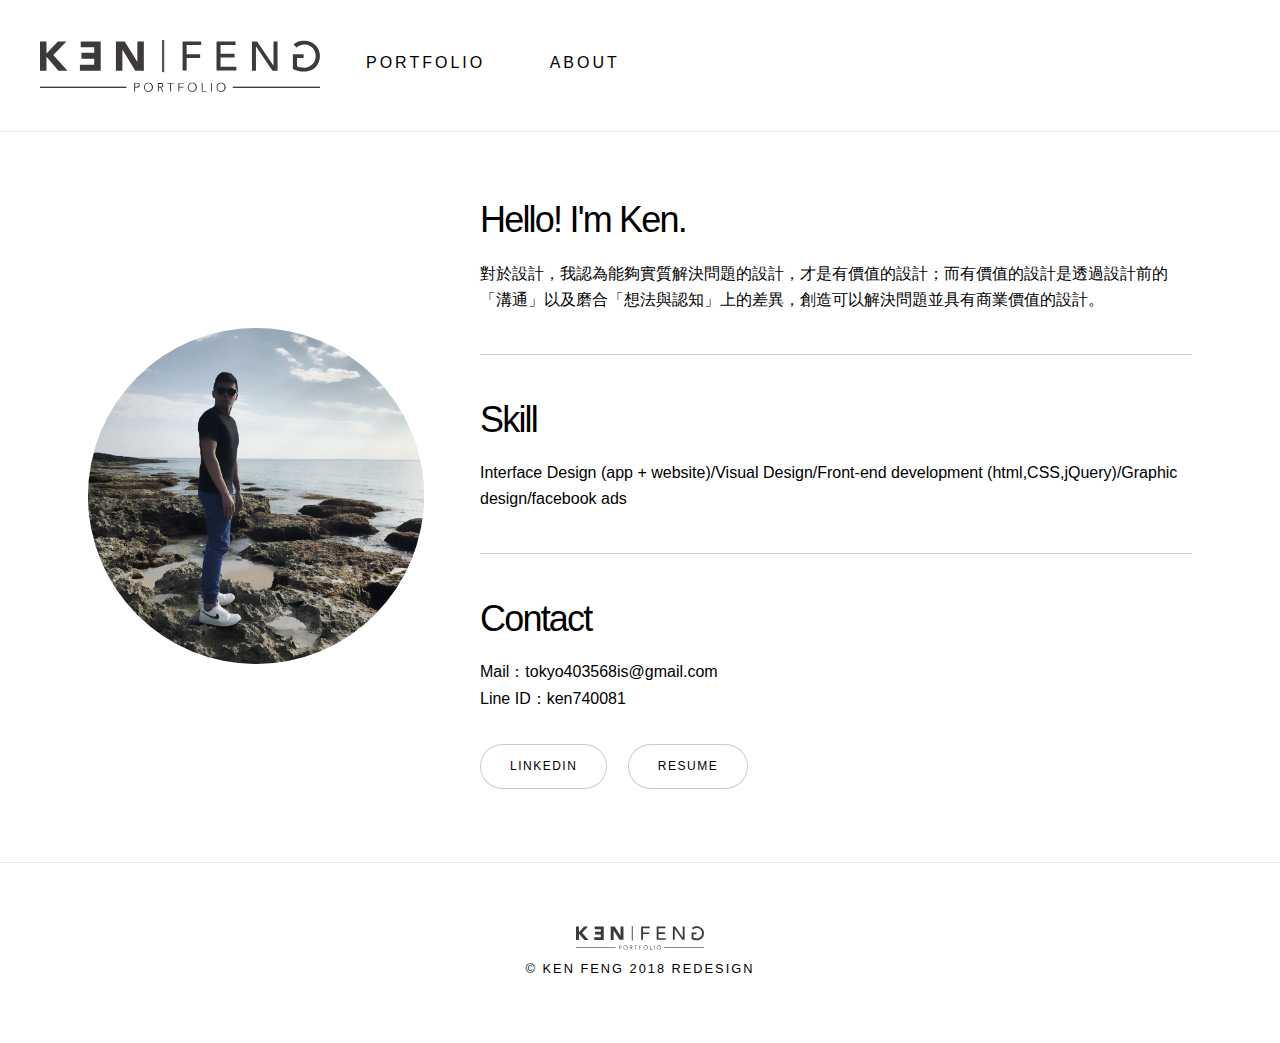
==== about.html @ 28e3476a "mywebsite" ====
<!DOCTYPE HTML>
<!--
	Story by HTML5 UP
	html5up.net | @ajlkn
	Free for personal and commercial use under the CCA 3.0 license (html5up.net/license)
-->
<html>
	<head>
		<title>Ken Feng - About</title>
		<meta charset="utf-8" />
		<meta name="viewport" content="width=device-width, initial-scale=1" />
		<link rel="Shortcut Icon" type="image/x-icon" href="icon.ico" />
		<link rel="stylesheet" href="assets/css/main.css" />
	</head>
	<body>

		<!-- Wrapper -->
			<div id="wrapper" class="divided">

				<!-- One -->
					<nav>
						<span id="brand">
							<a href="index.html"><img src="images/logo.svg"></a>
						</span>
						<ul id="menu">
							<li><a href="index.html">PORTFOLIO</a></li>
							<li><a href="about.html">ABOUT</a></li>
						</ul>
						<div id="toggle">
							<div class="span" id="one"></div>
							<div class="span" id="two"></div>
							<div class="span" id="three"></div>
						</div>
					</nav>
					
					<div id="resize">
						<ul id="menu">
						    <li><a href="index.html">PORTFOLIO</a></li>
						    <li><a href="about.html">ABOUT</a></li>
						</ul>
					</div>

				<!-- Two -->
					<section class="spotlight style2 " style="width: 100%;">
						<div class="content">
							<h2>Hello! I'm Ken.</h2>
							<p>對於設計，我認為能夠實質解決問題的設計，才是有價值的設計；而有價值的設計是透過設計前的「溝通」以及磨合「想法與認知」上的差異，創造可以解決問題並具有<strong>商業價值</strong>的設計。</p>
							
							<hr/>

							<h2>Skill</h2>
							<p>Interface Design (app + website)/Visual Design/Front-end development (html,CSS,jQuery)/Graphic design/facebook ads</p>

							<hr/>

							<h2>Contact</h2>
							<p>Mail：tokyo403568is@gmail.com<br/>
							   Line ID：ken740081</p>
							<ul class="actions">
								<li><a href="https://www.linkedin.com/in/feng-bang-wei-aabb5981" class="button">Linkedin</a></li>
								<li><a href="images/resume.pdf" class="button">resume</a></li>
							</ul>
						</div>
						<div class="image">
							<img src="images/demopic/005.jpg" alt="" />
						</div>
					</section>


				
				
				<!-- Footer -->
					<footer class="wrapper style1 align-center">
						<div class="inner">
							<div class="footer-img"><img src="images/logo.svg"></div>
							<p>&copy; KEN FENG 2018 REDESIGN</p>
						</div>
					</footer>

			</div>

		<!-- Scripts -->
			<script src="assets/js/jquery.min.js"></script>
			<script src="assets/js/jquery.scrollex.min.js"></script>
			<script src="assets/js/jquery.scrolly.min.js"></script>
			<script src="assets/js/skel.min.js"></script>
			<script src="assets/js/util.js"></script>
			<script src="assets/js/main.js"></script>
			<script src="assets/js/toggle.js"></script>

	</body>
</html>
---- assets/css/main.css ----
@import url(font-awesome.min.css);
@import url("https://fonts.googleapis.com/css?family=Source+Sans+Pro:300,300i,400,400i");

/*
	Story by HTML5 UP
	html5up.net | @ajlkn
	Free for personal and commercial use under the CCA 3.0 license (html5up.net/license)
*/

/* 自定義 */

    .web-name{
    	letter-spacing: 3px;
    	font-family: Tahoma;
    }

    .space{
    	margin-right: 1em; 
    }

    .space2{
    	margin:0 1rem 1rem 0; 
    }

    .close{
    	display: block;
    	position: fixed;
    	top: 1rem;
    	right: 1rem;
    	width: 4rem;
		height: 4rem;
    	cursor: pointer;
    	background-image: url("data:image/svg+xml;charset=utf8,%3Csvg xmlns='http://www.w3.org/2000/svg' xmlns:xlink='http://www.w3.org/1999/xlink' width='64px' height='64px' viewBox='0 0 64 64' zoomAndPan='disable'%3E%3Cstyle%3Eline %7Bstroke: %23000000%3Bstroke-width: 1.5px%3B%7D%3C/style%3E%3Cline x1='20' y1='20' x2='44' y2='44' /%3E%3Cline x1='20' y1='44' x2='44' y2='20' /%3E%3C/svg%3E");
    	background-position: center;
    	background-repeat: no-repeat;
    	background-size: 3rem;
    }

    .area-line{
    	display: block;
    	width: 100%;
    	border-bottom: 1px solid #000;
    	margin-bottom: 2rem;
    }

    footer .inner p{
    	font-size: 80%;
    	letter-spacing: 2px;
    }

    .footer-img{
    	width: 8em;
    	display: block;
    	margin-left: auto;
    	margin-right: auto;
    }

	nav {
	  width: 100%;
	  background: #ffffff;
	  height: 70px;
	  position: static;
	  z-index: 1;
	}

	nav #brand {
	  float: left;
	  display: block;
	  margin-left: 20px;
	  font-size: 50px;
	  line-height: 70px;
	  font-weight: bold;
	}

	nav #brand img{
		width: 6em;
		padding: 0.8em 0 0.4em 0.4em;
	}

	nav #menu {
	  float: left;
	  top: 40%;
	  position: Relative;
	  margin: 0;
	}

	nav #menu li {
	  display: inline-block;
	  padding: 0px 30px;
	  cursor: pointer;
	  line-height: 70px;
	  position: Relative;
	  -webkit-transition: all 0.3s ease-out;
	  -moz-transition: all 0.3s ease-out;
	  -ms-transition: all 0.3s ease-out;
	  -o-transition: all 0.3s ease-out;
	  transition: all 0.3s ease-out;
	}

	nav #menu li a {
	  cursor: pointer;
	  padding-bottom: 0.3em;
	  color: #000;
	  letter-spacing: 3px;
	  text-decoration:none;
	  border-bottom: 1px solid rgba(0, 0, 0, 0);
	  -webkit-transition: all 0.3s ease-out;
	  -moz-transition: all 0.3s ease-out;
	  -ms-transition: all 0.3s ease-out;
	  -o-transition: all 0.3s ease-out;
	  transition: all 0.3s ease-out;
	}

	nav #menu li a:hover {
	  cursor: pointer;
	  border-bottom: 1px solid #ff7e00;
	}

	#toggle {
	  position: absolute;
	  right: 20px;
	  top: 18px;
	  z-index: 999;
	  width: 30px;
	  height: 40px;
	  cursor: pointer;
	  float: right;
	  -webkit-transition: all 0.3s ease-out;
	  -moz-transition: all 0.3s ease-out;
	  -ms-transition: all 0.3s ease-out;
	  -o-transition: all 0.3s ease-out;
	  transition: all 0.3s ease-out;
	  visibility: hidden;
	  opacity: 0;
	}

	#toggle .span {
	  height: 4px;
	  background: #3e3a39;
	  margin: 5px auto;
	  -webkit-transition: all 0.3s ease-out;
	  -moz-transition: all 0.3s ease-out;
	  -ms-transition: all 0.3s ease-out;
	  -o-transition: all 0.3s ease-out;
	  transition: all 0.3s ease-out;
	  backface-visibility: hidden;
	}

	#toggle.on #one {
	  -moz-transform: rotate(45deg) translateX(6px) translateY(6px);
	  -webkit-transform: rotate(45deg) translateX(6px) translateY(6px);
	  -o-transform: rotate(45deg) translateX(6px) translateY(6px);
	  -ms-transform: rotate(45deg) translateX(6px) translateY(6px);
	  transform: rotate(45deg) translateX(10px) translateY(0px);
	}

	#toggle.on #two {
	  opacity: 0;
	}

	#toggle.on #three {
	  -moz-transform: rotate(-45deg) translateX(10px) translateY(-12px);
	  -webkit-transform: rotate(-45deg) translateX(10px) translateY(-12px);
	  -o-transform: rotate(-45deg) translateX(10px) translateY(-12px);
	  -ms-transform: rotate(-45deg) translateX(10px) translateY(-12px);
	  transform: rotate(-45deg) translateX(12px) translateY(-3px);
	}

	#resize {
	  z-index: 1;
	  position: absolute;
	  top: 0px;
	  background: #ddd;
	  width: 100%;
	  height: 100%;
	  visibility: hidden;
	  opacity: 0;
	  -webkit-transition: all 0.3s ease-out;
	  -moz-transition: all 0.3s ease-out;
	  -ms-transition: all 0.3s ease-out;
	  -o-transition: all 0.3s ease-out;
	  transition: all 0.3s ease-out;
	  display: table;
	}

	#resize #menu {
	  height: 50px;
	  display: table-cell;
	  vertical-align: middle;
	}

	#resize ul{
		padding-left: 0rem; 
	}

	#resize #menu li {
	  display: block;
	  text-align: center;
	  padding: 20px 0;
	  text-align: center;
	  font-size: 40px;
	  min-height: 50px;
	  font-weight: bold;
	  cursor: pointer;
	  -webkit-transition: all 0.3s ease-out;
	  -moz-transition: all 0.3s ease-out;
	  -ms-transition: all 0.3s ease-out;
	  -o-transition: all 0.3s ease-out;
	  transition: all 0.3s ease-out;
	}

	#resize #menu li:hover {
	  background: #212121;
	}

	#resize #menu li:hover a {
	  color: #fff;
	  -webkit-transition: all 0.3s ease-out;
	  -moz-transition: all 0.3s ease-out;
	  -ms-transition: all 0.3s ease-out;
	  -o-transition: all 0.3s ease-out;
	  transition: all 0.3s ease-out;
	}

	#resize #menu li a {
	  color: #212121;
	  text-decoration: none;
	  letter-spacing: 2px;
	}

	#resize.active {
	  visibility: visible;
	  opacity: 0.99;
	}

	.image.fit.rwd_img{
		width: 50%;
		float: left;
		padding: 0 0.5rem;
	}


	@media (max-width:736px) {
	  #toggle {
	    visibility: visible;
	    opacity: 1;
	  }
	  nav #menu {
	    display: none;
	  }
	  nav #brand img{
		width: 3.5em;
		padding: 0.4em 0 0 0.1em;
	  }
	  .image.fit.rwd_img{
	  	width: 100%;
	  	padding: 0rem;
	  }
	}

	@media (min-width:736px) {
	  #resize {
	    visibility: hidden !important;
	  }

	}

	@media (min-width: 1280px){
	  .rwd_set{
		width: 49.8%;
		display: inline-block;
		padding: 0rem 1rem;
	  }
	}


/* Reset */

	html, body, div, span, applet, object, iframe, h1, h2, h3, h4, h5, h6, p, blockquote, pre, a, abbr, acronym, address, big, cite, code, del, dfn, em, img, ins, kbd, q, s, samp, small, strike, strong, sub, sup, tt, var, b, u, i, center, dl, dt, dd, ol, ul, li, fieldset, form, label, legend, table, caption, tbody, tfoot, thead, tr, th, td, article, aside, canvas, details, embed, figure, figcaption, footer, header, hgroup, menu, nav, output, ruby, section, summary, time, mark, audio, video {
		margin: 0;
		padding: 0;
		border: 0;
		font-size: 100%;
		font: inherit;
		vertical-align: baseline;
	}

	article, aside, details, figcaption, figure, footer, header, hgroup, menu, nav, section {
		display: block;
	}

	body {
		line-height: 1;
	}

	ol, ul {
		list-style: none;
	}

	blockquote, q {
		quotes: none;
	}

	blockquote:before, blockquote:after, q:before, q:after {
		content: '';
		content: none;
	}

	table {
		border-collapse: collapse;
		border-spacing: 0;
	}

	body {
		-webkit-text-size-adjust: none;
	}

/* Box Model */

	*, *:before, *:after {
		-moz-box-sizing: border-box;
		-webkit-box-sizing: border-box;
		box-sizing: border-box;
	}

/* Grid */

	.row {
		border-bottom: solid 1px transparent;
		-moz-box-sizing: border-box;
		-webkit-box-sizing: border-box;
		box-sizing: border-box;
	}

	.row > * {
		float: left;
		-moz-box-sizing: border-box;
		-webkit-box-sizing: border-box;
		box-sizing: border-box;
	}

	.row:after, .row:before {
		content: '';
		display: block;
		clear: both;
		height: 0;
	}

	.row.uniform > * > :first-child {
		margin-top: 0;
	}

	.row.uniform > * > :last-child {
		margin-bottom: 0;
	}

	.row.\30 \25 > * {
		padding: 0 0 0 0rem;
	}

	.row.\30 \25 {
		margin: 0 0 -1px 0rem;
	}

	.row.uniform.\30 \25 > * {
		padding: 0rem 0 0 0rem;
	}

	.row.uniform.\30 \25 {
		margin: 0rem 0 -1px 0rem;
	}

	.row > * {
		padding: 0 0 0 2rem;
	}

	.row {
		margin: 0 0 -1px -2rem;
	}

	.row.uniform > * {
		padding: 2rem 0 0 2rem;
	}

	.row.uniform {
		margin: -2rem 0 -1px -2rem;
	}

	.row.\32 00\25 > * {
		padding: 0 0 0 4rem;
	}

	.row.\32 00\25 {
		margin: 0 0 -1px -4rem;
	}

	.row.uniform.\32 00\25 > * {
		padding: 4rem 0 0 4rem;
	}

	.row.uniform.\32 00\25 {
		margin: -4rem 0 -1px -4rem;
	}

	.row.\31 50\25 > * {
		padding: 0 0 0 3rem;
	}

	.row.\31 50\25 {
		margin: 0 0 -1px -3rem;
	}

	.row.uniform.\31 50\25 > * {
		padding: 3rem 0 0 3rem;
	}

	.row.uniform.\31 50\25 {
		margin: -3rem 0 -1px -3rem;
	}

	.row.\35 0\25 > * {
		padding: 0 0 0 1rem;
	}

	.row.\35 0\25 {
		margin: 0 0 -1px -1rem;
	}

	.row.uniform.\35 0\25 > * {
		padding: 1rem 0 0 1rem;
	}

	.row.uniform.\35 0\25 {
		margin: -1rem 0 -1px -1rem;
	}

	.row.\32 5\25 > * {
		padding: 0 0 0 0.5rem;
	}

	.row.\32 5\25 {
		margin: 0 0 -1px -0.5rem;
	}

	.row.uniform.\32 5\25 > * {
		padding: 0.5rem 0 0 0.5rem;
	}

	.row.uniform.\32 5\25 {
		margin: -0.5rem 0 -1px -0.5rem;
	}

	.\31 2u, .\31 2u\24 {
		width: 100%;
		clear: none;
		margin-left: 0;
	}

	.\31 1u, .\31 1u\24 {
		width: 91.6666666667%;
		clear: none;
		margin-left: 0;
	}

	.\31 0u, .\31 0u\24 {
		width: 83.3333333333%;
		clear: none;
		margin-left: 0;
	}

	.\39 u, .\39 u\24 {
		width: 75%;
		clear: none;
		margin-left: 0;
	}

	.\38 u, .\38 u\24 {
		width: 66.6666666667%;
		clear: none;
		margin-left: 0;
	}

	.\37 u, .\37 u\24 {
		width: 58.3333333333%;
		clear: none;
		margin-left: 0;
	}

	.\36 u, .\36 u\24 {
		width: 50%;
		clear: none;
		margin-left: 0;
	}

	.\35 u, .\35 u\24 {
		width: 41.6666666667%;
		clear: none;
		margin-left: 0;
	}

	.\34 u, .\34 u\24 {
		width: 33.3333333333%;
		clear: none;
		margin-left: 0;
	}

	.\33 u, .\33 u\24 {
		width: 25%;
		clear: none;
		margin-left: 0;
	}

	.\32 u, .\32 u\24 {
		width: 16.6666666667%;
		clear: none;
		margin-left: 0;
	}

	.\31 u, .\31 u\24 {
		width: 8.3333333333%;
		clear: none;
		margin-left: 0;
	}

	.\31 2u\24 + *,
	.\31 1u\24 + *,
	.\31 0u\24 + *,
	.\39 u\24 + *,
	.\38 u\24 + *,
	.\37 u\24 + *,
	.\36 u\24 + *,
	.\35 u\24 + *,
	.\34 u\24 + *,
	.\33 u\24 + *,
	.\32 u\24 + *,
	.\31 u\24 + * {
		clear: left;
	}

	.\-11u {
		margin-left: 91.66667%;
	}

	.\-10u {
		margin-left: 83.33333%;
	}

	.\-9u {
		margin-left: 75%;
	}

	.\-8u {
		margin-left: 66.66667%;
	}

	.\-7u {
		margin-left: 58.33333%;
	}

	.\-6u {
		margin-left: 50%;
	}

	.\-5u {
		margin-left: 41.66667%;
	}

	.\-4u {
		margin-left: 33.33333%;
	}

	.\-3u {
		margin-left: 25%;
	}

	.\-2u {
		margin-left: 16.66667%;
	}

	.\-1u {
		margin-left: 8.33333%;
	}

	@media screen and (max-width: 1680px) {

		.row > * {
			padding: 0 0 0 2rem;
		}

		.row {
			margin: 0 0 -1px -2rem;
		}

		.row.uniform > * {
			padding: 2rem 0 0 2rem;
		}

		.row.uniform {
			margin: -2rem 0 -1px -2rem;
		}

		.row.\32 00\25 > * {
			padding: 0 0 0 4rem;
		}

		.row.\32 00\25 {
			margin: 0 0 -1px -4rem;
		}

		.row.uniform.\32 00\25 > * {
			padding: 4rem 0 0 4rem;
		}

		.row.uniform.\32 00\25 {
			margin: -4rem 0 -1px -4rem;
		}

		.row.\31 50\25 > * {
			padding: 0 0 0 3rem;
		}

		.row.\31 50\25 {
			margin: 0 0 -1px -3rem;
		}

		.row.uniform.\31 50\25 > * {
			padding: 3rem 0 0 3rem;
		}

		.row.uniform.\31 50\25 {
			margin: -3rem 0 -1px -3rem;
		}

		.row.\35 0\25 > * {
			padding: 0 0 0 1rem;
		}

		.row.\35 0\25 {
			margin: 0 0 -1px -1rem;
		}

		.row.uniform.\35 0\25 > * {
			padding: 1rem 0 0 1rem;
		}

		.row.uniform.\35 0\25 {
			margin: -1rem 0 -1px -1rem;
		}

		.row.\32 5\25 > * {
			padding: 0 0 0 0.5rem;
		}

		.row.\32 5\25 {
			margin: 0 0 -1px -0.5rem;
		}

		.row.uniform.\32 5\25 > * {
			padding: 0.5rem 0 0 0.5rem;
		}

		.row.uniform.\32 5\25 {
			margin: -0.5rem 0 -1px -0.5rem;
		}

		.\31 2u\28xlarge\29, .\31 2u\24\28xlarge\29 {
			width: 100%;
			clear: none;
			margin-left: 0;
		}

		.\31 1u\28xlarge\29, .\31 1u\24\28xlarge\29 {
			width: 91.6666666667%;
			clear: none;
			margin-left: 0;
		}

		.\31 0u\28xlarge\29, .\31 0u\24\28xlarge\29 {
			width: 83.3333333333%;
			clear: none;
			margin-left: 0;
		}

		.\39 u\28xlarge\29, .\39 u\24\28xlarge\29 {
			width: 75%;
			clear: none;
			margin-left: 0;
		}

		.\38 u\28xlarge\29, .\38 u\24\28xlarge\29 {
			width: 66.6666666667%;
			clear: none;
			margin-left: 0;
		}

		.\37 u\28xlarge\29, .\37 u\24\28xlarge\29 {
			width: 58.3333333333%;
			clear: none;
			margin-left: 0;
		}

		.\36 u\28xlarge\29, .\36 u\24\28xlarge\29 {
			width: 50%;
			clear: none;
			margin-left: 0;
		}

		.\35 u\28xlarge\29, .\35 u\24\28xlarge\29 {
			width: 41.6666666667%;
			clear: none;
			margin-left: 0;
		}

		.\34 u\28xlarge\29, .\34 u\24\28xlarge\29 {
			width: 33.3333333333%;
			clear: none;
			margin-left: 0;
		}

		.\33 u\28xlarge\29, .\33 u\24\28xlarge\29 {
			width: 25%;
			clear: none;
			margin-left: 0;
		}

		.\32 u\28xlarge\29, .\32 u\24\28xlarge\29 {
			width: 16.6666666667%;
			clear: none;
			margin-left: 0;
		}

		.\31 u\28xlarge\29, .\31 u\24\28xlarge\29 {
			width: 8.3333333333%;
			clear: none;
			margin-left: 0;
		}

		.\31 2u\24\28xlarge\29 + *,
		.\31 1u\24\28xlarge\29 + *,
		.\31 0u\24\28xlarge\29 + *,
		.\39 u\24\28xlarge\29 + *,
		.\38 u\24\28xlarge\29 + *,
		.\37 u\24\28xlarge\29 + *,
		.\36 u\24\28xlarge\29 + *,
		.\35 u\24\28xlarge\29 + *,
		.\34 u\24\28xlarge\29 + *,
		.\33 u\24\28xlarge\29 + *,
		.\32 u\24\28xlarge\29 + *,
		.\31 u\24\28xlarge\29 + * {
			clear: left;
		}

		.\-11u\28xlarge\29 {
			margin-left: 91.66667%;
		}

		.\-10u\28xlarge\29 {
			margin-left: 83.33333%;
		}

		.\-9u\28xlarge\29 {
			margin-left: 75%;
		}

		.\-8u\28xlarge\29 {
			margin-left: 66.66667%;
		}

		.\-7u\28xlarge\29 {
			margin-left: 58.33333%;
		}

		.\-6u\28xlarge\29 {
			margin-left: 50%;
		}

		.\-5u\28xlarge\29 {
			margin-left: 41.66667%;
		}

		.\-4u\28xlarge\29 {
			margin-left: 33.33333%;
		}

		.\-3u\28xlarge\29 {
			margin-left: 25%;
		}

		.\-2u\28xlarge\29 {
			margin-left: 16.66667%;
		}

		.\-1u\28xlarge\29 {
			margin-left: 8.33333%;
		}

	}

	@media screen and (max-width: 1280px) {

		.row > * {
			padding: 0 0 0 2rem;
		}

		.row {
			margin: 0 0 -1px -2rem;
		}

		.row.uniform > * {
			padding: 2rem 0 0 2rem;
		}

		.row.uniform {
			margin: -2rem 0 -1px -2rem;
		}

		.row.\32 00\25 > * {
			padding: 0 0 0 4rem;
		}

		.row.\32 00\25 {
			margin: 0 0 -1px -4rem;
		}

		.row.uniform.\32 00\25 > * {
			padding: 4rem 0 0 4rem;
		}

		.row.uniform.\32 00\25 {
			margin: -4rem 0 -1px -4rem;
		}

		.row.\31 50\25 > * {
			padding: 0 0 0 3rem;
		}

		.row.\31 50\25 {
			margin: 0 0 -1px -3rem;
		}

		.row.uniform.\31 50\25 > * {
			padding: 3rem 0 0 3rem;
		}

		.row.uniform.\31 50\25 {
			margin: -3rem 0 -1px -3rem;
		}

		.row.\35 0\25 > * {
			padding: 0 0 0 1rem;
		}

		.row.\35 0\25 {
			margin: 0 0 -1px -1rem;
		}

		.row.uniform.\35 0\25 > * {
			padding: 1rem 0 0 1rem;
		}

		.row.uniform.\35 0\25 {
			margin: -1rem 0 -1px -1rem;
		}

		.row.\32 5\25 > * {
			padding: 0 0 0 0.5rem;
		}

		.row.\32 5\25 {
			margin: 0 0 -1px -0.5rem;
		}

		.row.uniform.\32 5\25 > * {
			padding: 0.5rem 0 0 0.5rem;
		}

		.row.uniform.\32 5\25 {
			margin: -0.5rem 0 -1px -0.5rem;
		}

		.\31 2u\28large\29, .\31 2u\24\28large\29 {
			width: 100%;
			clear: none;
			margin-left: 0;
		}

		.\31 1u\28large\29, .\31 1u\24\28large\29 {
			width: 91.6666666667%;
			clear: none;
			margin-left: 0;
		}

		.\31 0u\28large\29, .\31 0u\24\28large\29 {
			width: 83.3333333333%;
			clear: none;
			margin-left: 0;
		}

		.\39 u\28large\29, .\39 u\24\28large\29 {
			width: 75%;
			clear: none;
			margin-left: 0;
		}

		.\38 u\28large\29, .\38 u\24\28large\29 {
			width: 66.6666666667%;
			clear: none;
			margin-left: 0;
		}

		.\37 u\28large\29, .\37 u\24\28large\29 {
			width: 58.3333333333%;
			clear: none;
			margin-left: 0;
		}

		.\36 u\28large\29, .\36 u\24\28large\29 {
			width: 50%;
			clear: none;
			margin-left: 0;
		}

		.\35 u\28large\29, .\35 u\24\28large\29 {
			width: 41.6666666667%;
			clear: none;
			margin-left: 0;
		}

		.\34 u\28large\29, .\34 u\24\28large\29 {
			width: 33.3333333333%;
			clear: none;
			margin-left: 0;
		}

		.\33 u\28large\29, .\33 u\24\28large\29 {
			width: 25%;
			clear: none;
			margin-left: 0;
		}

		.\32 u\28large\29, .\32 u\24\28large\29 {
			width: 16.6666666667%;
			clear: none;
			margin-left: 0;
		}

		.\31 u\28large\29, .\31 u\24\28large\29 {
			width: 8.3333333333%;
			clear: none;
			margin-left: 0;
		}

		.\31 2u\24\28large\29 + *,
		.\31 1u\24\28large\29 + *,
		.\31 0u\24\28large\29 + *,
		.\39 u\24\28large\29 + *,
		.\38 u\24\28large\29 + *,
		.\37 u\24\28large\29 + *,
		.\36 u\24\28large\29 + *,
		.\35 u\24\28large\29 + *,
		.\34 u\24\28large\29 + *,
		.\33 u\24\28large\29 + *,
		.\32 u\24\28large\29 + *,
		.\31 u\24\28large\29 + * {
			clear: left;
		}

		.\-11u\28large\29 {
			margin-left: 91.66667%;
		}

		.\-10u\28large\29 {
			margin-left: 83.33333%;
		}

		.\-9u\28large\29 {
			margin-left: 75%;
		}

		.\-8u\28large\29 {
			margin-left: 66.66667%;
		}

		.\-7u\28large\29 {
			margin-left: 58.33333%;
		}

		.\-6u\28large\29 {
			margin-left: 50%;
		}

		.\-5u\28large\29 {
			margin-left: 41.66667%;
		}

		.\-4u\28large\29 {
			margin-left: 33.33333%;
		}

		.\-3u\28large\29 {
			margin-left: 25%;
		}

		.\-2u\28large\29 {
			margin-left: 16.66667%;
		}

		.\-1u\28large\29 {
			margin-left: 8.33333%;
		}

	}

	@media screen and (max-width: 980px) {

		.row > * {
			padding: 0 0 0 2rem;
		}

		.row {
			margin: 0 0 -1px -2rem;
		}

		.row.uniform > * {
			padding: 2rem 0 0 2rem;
		}

		.row.uniform {
			margin: -2rem 0 -1px -2rem;
		}

		.row.\32 00\25 > * {
			padding: 0 0 0 4rem;
		}

		.row.\32 00\25 {
			margin: 0 0 -1px -4rem;
		}

		.row.uniform.\32 00\25 > * {
			padding: 4rem 0 0 4rem;
		}

		.row.uniform.\32 00\25 {
			margin: -4rem 0 -1px -4rem;
		}

		.row.\31 50\25 > * {
			padding: 0 0 0 3rem;
		}

		.row.\31 50\25 {
			margin: 0 0 -1px -3rem;
		}

		.row.uniform.\31 50\25 > * {
			padding: 3rem 0 0 3rem;
		}

		.row.uniform.\31 50\25 {
			margin: -3rem 0 -1px -3rem;
		}

		.row.\35 0\25 > * {
			padding: 0 0 0 1rem;
		}

		.row.\35 0\25 {
			margin: 0 0 -1px -1rem;
		}

		.row.uniform.\35 0\25 > * {
			padding: 1rem 0 0 1rem;
		}

		.row.uniform.\35 0\25 {
			margin: -1rem 0 -1px -1rem;
		}

		.row.\32 5\25 > * {
			padding: 0 0 0 0.5rem;
		}

		.row.\32 5\25 {
			margin: 0 0 -1px -0.5rem;
		}

		.row.uniform.\32 5\25 > * {
			padding: 0.5rem 0 0 0.5rem;
		}

		.row.uniform.\32 5\25 {
			margin: -0.5rem 0 -1px -0.5rem;
		}

		.\31 2u\28medium\29, .\31 2u\24\28medium\29 {
			width: 100%;
			clear: none;
			margin-left: 0;
		}

		.\31 1u\28medium\29, .\31 1u\24\28medium\29 {
			width: 91.6666666667%;
			clear: none;
			margin-left: 0;
		}

		.\31 0u\28medium\29, .\31 0u\24\28medium\29 {
			width: 83.3333333333%;
			clear: none;
			margin-left: 0;
		}

		.\39 u\28medium\29, .\39 u\24\28medium\29 {
			width: 75%;
			clear: none;
			margin-left: 0;
		}

		.\38 u\28medium\29, .\38 u\24\28medium\29 {
			width: 66.6666666667%;
			clear: none;
			margin-left: 0;
		}

		.\37 u\28medium\29, .\37 u\24\28medium\29 {
			width: 58.3333333333%;
			clear: none;
			margin-left: 0;
		}

		.\36 u\28medium\29, .\36 u\24\28medium\29 {
			width: 50%;
			clear: none;
			margin-left: 0;
		}

		.\35 u\28medium\29, .\35 u\24\28medium\29 {
			width: 41.6666666667%;
			clear: none;
			margin-left: 0;
		}

		.\34 u\28medium\29, .\34 u\24\28medium\29 {
			width: 33.3333333333%;
			clear: none;
			margin-left: 0;
		}

		.\33 u\28medium\29, .\33 u\24\28medium\29 {
			width: 25%;
			clear: none;
			margin-left: 0;
		}

		.\32 u\28medium\29, .\32 u\24\28medium\29 {
			width: 16.6666666667%;
			clear: none;
			margin-left: 0;
		}

		.\31 u\28medium\29, .\31 u\24\28medium\29 {
			width: 8.3333333333%;
			clear: none;
			margin-left: 0;
		}

		.\31 2u\24\28medium\29 + *,
		.\31 1u\24\28medium\29 + *,
		.\31 0u\24\28medium\29 + *,
		.\39 u\24\28medium\29 + *,
		.\38 u\24\28medium\29 + *,
		.\37 u\24\28medium\29 + *,
		.\36 u\24\28medium\29 + *,
		.\35 u\24\28medium\29 + *,
		.\34 u\24\28medium\29 + *,
		.\33 u\24\28medium\29 + *,
		.\32 u\24\28medium\29 + *,
		.\31 u\24\28medium\29 + * {
			clear: left;
		}

		.\-11u\28medium\29 {
			margin-left: 91.66667%;
		}

		.\-10u\28medium\29 {
			margin-left: 83.33333%;
		}

		.\-9u\28medium\29 {
			margin-left: 75%;
		}

		.\-8u\28medium\29 {
			margin-left: 66.66667%;
		}

		.\-7u\28medium\29 {
			margin-left: 58.33333%;
		}

		.\-6u\28medium\29 {
			margin-left: 50%;
		}

		.\-5u\28medium\29 {
			margin-left: 41.66667%;
		}

		.\-4u\28medium\29 {
			margin-left: 33.33333%;
		}

		.\-3u\28medium\29 {
			margin-left: 25%;
		}

		.\-2u\28medium\29 {
			margin-left: 16.66667%;
		}

		.\-1u\28medium\29 {
			margin-left: 8.33333%;
		}

	}

	@media screen and (max-width: 736px) {

		.row > * {
			padding: 0 0 0 2rem;
		}

		.row {
			margin: 0 0 -1px -2rem;
		}

		.row.uniform > * {
			padding: 2rem 0 0 2rem;
		}

		.row.uniform {
			margin: -2rem 0 -1px -2rem;
		}

		.row.\32 00\25 > * {
			padding: 0 0 0 4rem;
		}

		.row.\32 00\25 {
			margin: 0 0 -1px -4rem;
		}

		.row.uniform.\32 00\25 > * {
			padding: 4rem 0 0 4rem;
		}

		.row.uniform.\32 00\25 {
			margin: -4rem 0 -1px -4rem;
		}

		.row.\31 50\25 > * {
			padding: 0 0 0 3rem;
		}

		.row.\31 50\25 {
			margin: 0 0 -1px -3rem;
		}

		.row.uniform.\31 50\25 > * {
			padding: 3rem 0 0 3rem;
		}

		.row.uniform.\31 50\25 {
			margin: -3rem 0 -1px -3rem;
		}

		.row.\35 0\25 > * {
			padding: 0 0 0 1rem;
		}

		.row.\35 0\25 {
			margin: 0 0 -1px -1rem;
		}

		.row.uniform.\35 0\25 > * {
			padding: 1rem 0 0 1rem;
		}

		.row.uniform.\35 0\25 {
			margin: -1rem 0 -1px -1rem;
		}

		.row.\32 5\25 > * {
			padding: 0 0 0 0.5rem;
		}

		.row.\32 5\25 {
			margin: 0 0 -1px -0.5rem;
		}

		.row.uniform.\32 5\25 > * {
			padding: 0.5rem 0 0 0.5rem;
		}

		.row.uniform.\32 5\25 {
			margin: -0.5rem 0 -1px -0.5rem;
		}

		.\31 2u\28small\29, .\31 2u\24\28small\29 {
			width: 100%;
			clear: none;
			margin-left: 0;
		}

		.\31 1u\28small\29, .\31 1u\24\28small\29 {
			width: 91.6666666667%;
			clear: none;
			margin-left: 0;
		}

		.\31 0u\28small\29, .\31 0u\24\28small\29 {
			width: 83.3333333333%;
			clear: none;
			margin-left: 0;
		}

		.\39 u\28small\29, .\39 u\24\28small\29 {
			width: 75%;
			clear: none;
			margin-left: 0;
		}

		.\38 u\28small\29, .\38 u\24\28small\29 {
			width: 66.6666666667%;
			clear: none;
			margin-left: 0;
		}

		.\37 u\28small\29, .\37 u\24\28small\29 {
			width: 58.3333333333%;
			clear: none;
			margin-left: 0;
		}

		.\36 u\28small\29, .\36 u\24\28small\29 {
			width: 50%;
			clear: none;
			margin-left: 0;
		}

		.\35 u\28small\29, .\35 u\24\28small\29 {
			width: 41.6666666667%;
			clear: none;
			margin-left: 0;
		}

		.\34 u\28small\29, .\34 u\24\28small\29 {
			width: 33.3333333333%;
			clear: none;
			margin-left: 0;
		}

		.\33 u\28small\29, .\33 u\24\28small\29 {
			width: 25%;
			clear: none;
			margin-left: 0;
		}

		.\32 u\28small\29, .\32 u\24\28small\29 {
			width: 16.6666666667%;
			clear: none;
			margin-left: 0;
		}

		.\31 u\28small\29, .\31 u\24\28small\29 {
			width: 8.3333333333%;
			clear: none;
			margin-left: 0;
		}

		.\31 2u\24\28small\29 + *,
		.\31 1u\24\28small\29 + *,
		.\31 0u\24\28small\29 + *,
		.\39 u\24\28small\29 + *,
		.\38 u\24\28small\29 + *,
		.\37 u\24\28small\29 + *,
		.\36 u\24\28small\29 + *,
		.\35 u\24\28small\29 + *,
		.\34 u\24\28small\29 + *,
		.\33 u\24\28small\29 + *,
		.\32 u\24\28small\29 + *,
		.\31 u\24\28small\29 + * {
			clear: left;
		}

		.\-11u\28small\29 {
			margin-left: 91.66667%;
		}

		.\-10u\28small\29 {
			margin-left: 83.33333%;
		}

		.\-9u\28small\29 {
			margin-left: 75%;
		}

		.\-8u\28small\29 {
			margin-left: 66.66667%;
		}

		.\-7u\28small\29 {
			margin-left: 58.33333%;
		}

		.\-6u\28small\29 {
			margin-left: 50%;
		}

		.\-5u\28small\29 {
			margin-left: 41.66667%;
		}

		.\-4u\28small\29 {
			margin-left: 33.33333%;
		}

		.\-3u\28small\29 {
			margin-left: 25%;
		}

		.\-2u\28small\29 {
			margin-left: 16.66667%;
		}

		.\-1u\28small\29 {
			margin-left: 8.33333%;
		}

	}

	@media screen and (max-width: 480px) {

		.row > * {
			padding: 0 0 0 2rem;
		}

		.row {
			margin: 0 0 -1px -2rem;
		}

		.row.uniform > * {
			padding: 2rem 0 0 2rem;
		}

		.row.uniform {
			margin: -2rem 0 -1px -2rem;
		}

		.row.\32 00\25 > * {
			padding: 0 0 0 4rem;
		}

		.row.\32 00\25 {
			margin: 0 0 -1px -4rem;
		}

		.row.uniform.\32 00\25 > * {
			padding: 4rem 0 0 4rem;
		}

		.row.uniform.\32 00\25 {
			margin: -4rem 0 -1px -4rem;
		}

		.row.\31 50\25 > * {
			padding: 0 0 0 3rem;
		}

		.row.\31 50\25 {
			margin: 0 0 -1px -3rem;
		}

		.row.uniform.\31 50\25 > * {
			padding: 3rem 0 0 3rem;
		}

		.row.uniform.\31 50\25 {
			margin: -3rem 0 -1px -3rem;
		}

		.row.\35 0\25 > * {
			padding: 0 0 0 1rem;
		}

		.row.\35 0\25 {
			margin: 0 0 -1px -1rem;
		}

		.row.uniform.\35 0\25 > * {
			padding: 1rem 0 0 1rem;
		}

		.row.uniform.\35 0\25 {
			margin: -1rem 0 -1px -1rem;
		}

		.row.\32 5\25 > * {
			padding: 0 0 0 0.5rem;
		}

		.row.\32 5\25 {
			margin: 0 0 -1px -0.5rem;
		}

		.row.uniform.\32 5\25 > * {
			padding: 0.5rem 0 0 0.5rem;
		}

		.row.uniform.\32 5\25 {
			margin: -0.5rem 0 -1px -0.5rem;
		}

		.\31 2u\28xsmall\29, .\31 2u\24\28xsmall\29 {
			width: 100%;
			clear: none;
			margin-left: 0;
		}

		.\31 1u\28xsmall\29, .\31 1u\24\28xsmall\29 {
			width: 91.6666666667%;
			clear: none;
			margin-left: 0;
		}

		.\31 0u\28xsmall\29, .\31 0u\24\28xsmall\29 {
			width: 83.3333333333%;
			clear: none;
			margin-left: 0;
		}

		.\39 u\28xsmall\29, .\39 u\24\28xsmall\29 {
			width: 75%;
			clear: none;
			margin-left: 0;
		}

		.\38 u\28xsmall\29, .\38 u\24\28xsmall\29 {
			width: 66.6666666667%;
			clear: none;
			margin-left: 0;
		}

		.\37 u\28xsmall\29, .\37 u\24\28xsmall\29 {
			width: 58.3333333333%;
			clear: none;
			margin-left: 0;
		}

		.\36 u\28xsmall\29, .\36 u\24\28xsmall\29 {
			width: 50%;
			clear: none;
			margin-left: 0;
		}

		.\35 u\28xsmall\29, .\35 u\24\28xsmall\29 {
			width: 41.6666666667%;
			clear: none;
			margin-left: 0;
		}

		.\34 u\28xsmall\29, .\34 u\24\28xsmall\29 {
			width: 33.3333333333%;
			clear: none;
			margin-left: 0;
		}

		.\33 u\28xsmall\29, .\33 u\24\28xsmall\29 {
			width: 25%;
			clear: none;
			margin-left: 0;
		}

		.\32 u\28xsmall\29, .\32 u\24\28xsmall\29 {
			width: 16.6666666667%;
			clear: none;
			margin-left: 0;
		}

		.\31 u\28xsmall\29, .\31 u\24\28xsmall\29 {
			width: 8.3333333333%;
			clear: none;
			margin-left: 0;
		}

		.\31 2u\24\28xsmall\29 + *,
		.\31 1u\24\28xsmall\29 + *,
		.\31 0u\24\28xsmall\29 + *,
		.\39 u\24\28xsmall\29 + *,
		.\38 u\24\28xsmall\29 + *,
		.\37 u\24\28xsmall\29 + *,
		.\36 u\24\28xsmall\29 + *,
		.\35 u\24\28xsmall\29 + *,
		.\34 u\24\28xsmall\29 + *,
		.\33 u\24\28xsmall\29 + *,
		.\32 u\24\28xsmall\29 + *,
		.\31 u\24\28xsmall\29 + * {
			clear: left;
		}

		.\-11u\28xsmall\29 {
			margin-left: 91.66667%;
		}

		.\-10u\28xsmall\29 {
			margin-left: 83.33333%;
		}

		.\-9u\28xsmall\29 {
			margin-left: 75%;
		}

		.\-8u\28xsmall\29 {
			margin-left: 66.66667%;
		}

		.\-7u\28xsmall\29 {
			margin-left: 58.33333%;
		}

		.\-6u\28xsmall\29 {
			margin-left: 50%;
		}

		.\-5u\28xsmall\29 {
			margin-left: 41.66667%;
		}

		.\-4u\28xsmall\29 {
			margin-left: 33.33333%;
		}

		.\-3u\28xsmall\29 {
			margin-left: 25%;
		}

		.\-2u\28xsmall\29 {
			margin-left: 16.66667%;
		}

		.\-1u\28xsmall\29 {
			margin-left: 8.33333%;
		}

	}

	@media screen and (max-width: 360px) {

		.row > * {
			padding: 0 0 0 2rem;
		}

		.row {
			margin: 0 0 -1px -2rem;
		}

		.row.uniform > * {
			padding: 2rem 0 0 2rem;
		}

		.row.uniform {
			margin: -2rem 0 -1px -2rem;
		}

		.row.\32 00\25 > * {
			padding: 0 0 0 4rem;
		}

		.row.\32 00\25 {
			margin: 0 0 -1px -4rem;
		}

		.row.uniform.\32 00\25 > * {
			padding: 4rem 0 0 4rem;
		}

		.row.uniform.\32 00\25 {
			margin: -4rem 0 -1px -4rem;
		}

		.row.\31 50\25 > * {
			padding: 0 0 0 3rem;
		}

		.row.\31 50\25 {
			margin: 0 0 -1px -3rem;
		}

		.row.uniform.\31 50\25 > * {
			padding: 3rem 0 0 3rem;
		}

		.row.uniform.\31 50\25 {
			margin: -3rem 0 -1px -3rem;
		}

		.row.\35 0\25 > * {
			padding: 0 0 0 1rem;
		}

		.row.\35 0\25 {
			margin: 0 0 -1px -1rem;
		}

		.row.uniform.\35 0\25 > * {
			padding: 1rem 0 0 1rem;
		}

		.row.uniform.\35 0\25 {
			margin: -1rem 0 -1px -1rem;
		}

		.row.\32 5\25 > * {
			padding: 0 0 0 0.5rem;
		}

		.row.\32 5\25 {
			margin: 0 0 -1px -0.5rem;
		}

		.row.uniform.\32 5\25 > * {
			padding: 0.5rem 0 0 0.5rem;
		}

		.row.uniform.\32 5\25 {
			margin: -0.5rem 0 -1px -0.5rem;
		}

		.\31 2u\28xxsmall\29, .\31 2u\24\28xxsmall\29 {
			width: 100%;
			clear: none;
			margin-left: 0;
		}

		.\31 1u\28xxsmall\29, .\31 1u\24\28xxsmall\29 {
			width: 91.6666666667%;
			clear: none;
			margin-left: 0;
		}

		.\31 0u\28xxsmall\29, .\31 0u\24\28xxsmall\29 {
			width: 83.3333333333%;
			clear: none;
			margin-left: 0;
		}

		.\39 u\28xxsmall\29, .\39 u\24\28xxsmall\29 {
			width: 75%;
			clear: none;
			margin-left: 0;
		}

		.\38 u\28xxsmall\29, .\38 u\24\28xxsmall\29 {
			width: 66.6666666667%;
			clear: none;
			margin-left: 0;
		}

		.\37 u\28xxsmall\29, .\37 u\24\28xxsmall\29 {
			width: 58.3333333333%;
			clear: none;
			margin-left: 0;
		}

		.\36 u\28xxsmall\29, .\36 u\24\28xxsmall\29 {
			width: 50%;
			clear: none;
			margin-left: 0;
		}

		.\35 u\28xxsmall\29, .\35 u\24\28xxsmall\29 {
			width: 41.6666666667%;
			clear: none;
			margin-left: 0;
		}

		.\34 u\28xxsmall\29, .\34 u\24\28xxsmall\29 {
			width: 33.3333333333%;
			clear: none;
			margin-left: 0;
		}

		.\33 u\28xxsmall\29, .\33 u\24\28xxsmall\29 {
			width: 25%;
			clear: none;
			margin-left: 0;
		}

		.\32 u\28xxsmall\29, .\32 u\24\28xxsmall\29 {
			width: 16.6666666667%;
			clear: none;
			margin-left: 0;
		}

		.\31 u\28xxsmall\29, .\31 u\24\28xxsmall\29 {
			width: 8.3333333333%;
			clear: none;
			margin-left: 0;
		}

		.\31 2u\24\28xxsmall\29 + *,
		.\31 1u\24\28xxsmall\29 + *,
		.\31 0u\24\28xxsmall\29 + *,
		.\39 u\24\28xxsmall\29 + *,
		.\38 u\24\28xxsmall\29 + *,
		.\37 u\24\28xxsmall\29 + *,
		.\36 u\24\28xxsmall\29 + *,
		.\35 u\24\28xxsmall\29 + *,
		.\34 u\24\28xxsmall\29 + *,
		.\33 u\24\28xxsmall\29 + *,
		.\32 u\24\28xxsmall\29 + *,
		.\31 u\24\28xxsmall\29 + * {
			clear: left;
		}

		.\-11u\28xxsmall\29 {
			margin-left: 91.66667%;
		}

		.\-10u\28xxsmall\29 {
			margin-left: 83.33333%;
		}

		.\-9u\28xxsmall\29 {
			margin-left: 75%;
		}

		.\-8u\28xxsmall\29 {
			margin-left: 66.66667%;
		}

		.\-7u\28xxsmall\29 {
			margin-left: 58.33333%;
		}

		.\-6u\28xxsmall\29 {
			margin-left: 50%;
		}

		.\-5u\28xxsmall\29 {
			margin-left: 41.66667%;
		}

		.\-4u\28xxsmall\29 {
			margin-left: 33.33333%;
		}

		.\-3u\28xxsmall\29 {
			margin-left: 25%;
		}

		.\-2u\28xxsmall\29 {
			margin-left: 16.66667%;
		}

		.\-1u\28xxsmall\29 {
			margin-left: 8.33333%;
		}

	}

/* Basic */

	@-ms-viewport {
		width: device-width;
	}

	body {
		-ms-overflow-style: scrollbar;
	}

	@media screen and (max-width: 480px) {

		html, body {
			min-width: 320px;
		}

	}

	body {
		background: #ffffff;
	}

		body.is-loading *, body.is-loading *:before, body.is-loading *:after {
			-moz-animation: none !important;
			-webkit-animation: none !important;
			-ms-animation: none !important;
			animation: none !important;
			-moz-transition: none !important;
			-webkit-transition: none !important;
			-ms-transition: none !important;
			transition: none !important;
		}

/* Type */

	html {
		font-size: 18pt;
	}

		@media screen and (max-width: 1680px) {

			html {
				font-size: 14pt;
			}

		}

		@media screen and (max-width: 1280px) {

			html {
				font-size: 12pt;
			}

		}

		@media screen and (max-width: 736px) {

			html {
				font-size: 11pt;
			}

		}

		@media screen and (max-width: 360px) {

			html {
				font-size: 10pt;
			}

		}

	body {
		background-color: #ffffff;
		color: #000000;
	}

	body, input, select, textarea {
		font-family: "SF Pro TC","SF Pro Display","SF Pro Icons","PingFang TC","Helvetica Neue","Helvetica","Arial","微軟正黑體", "Microsoft JhengHei", Helvetica, sans-serif;
		font-size: 1rem;
		font-weight: 300;
		line-height: 1.65;
	}

	a {
		-moz-transition: color 0.2s ease-in-out;
		-webkit-transition: color 0.2s ease-in-out;
		-ms-transition: color 0.2s ease-in-out;
		transition: color 0.2s ease-in-out;
		text-decoration: underline;
	}

		a:hover {
			text-decoration: none;
		}

	strong, b {
		font-weight: 400;
	}

	em, i {
		font-style: italic;
	}

	p {
		margin: 0 0 2rem 0;
	}

		p.major {
			font-size: 1.25rem;
		}

	h1, h2, h3, h4, h5, h6 {
		font-weight: 300;
		line-height: 1.375;
		letter-spacing: -0.05em;
		margin: 0 0 1rem 0;
	}

		h1 a, h2 a, h3 a, h4 a, h5 a, h6 a {
			color: inherit;
			text-decoration: none;
		}

	h1 {
		font-size: 3.5rem;
		line-height: 1.2;
	}

	h2 {
		font-size: 2.25rem;
	}

	h3 {
		font-size: 1.5rem;
	}

	h4 {
		font-size: 1.1rem;
	}

	h5 {
		font-size: 0.9rem;
	}

	h6 {
		font-size: 0.7rem;
	}

	sub {
		font-size: 0.8rem;
		position: relative;
		top: 0.5rem;
	}

	sup {
		font-size: 0.8rem;
		position: relative;
		top: -0.5rem;
	}

	blockquote {
		border-left: solid 4px;
		font-style: italic;
		margin: 0 0 2rem 0;
		padding: 0.5rem 0 0.5rem 2rem;
	}

	code {
		border-radius: 4px;
		font-family: "Courier New", monospace;
		font-size: 0.9em;
		padding: 0.25rem 0.325rem;
		margin-bottom: 3em;
	}

	pre {
		-webkit-overflow-scrolling: touch;
		font-family: "Courier New", monospace;
		font-size: 0.9em;
		margin: 0 0 2rem 0;
	}

		pre code {
			display: block;
			line-height: 1.5;
			padding: 0.75rem 1rem;
			overflow-x: auto;
		}

	hr {
		border: 0;
		border-bottom: solid 1px;
		margin: 2.5rem 0;
	}

		hr.major {
			margin: 3.5rem 0;
		}

	.align-left {
		text-align: left;
	}

	.align-center {
		text-align: center;
	}

	.align-right {
		text-align: right;
	}

	@media screen and (max-width: 736px) {

		p.major {
			font-size: 1.1rem;
		}

		h1 {
			font-size: 2.5rem;
		}

		h2 {
			font-size: 2rem;
		}

		h3 {
			font-size: 1.25rem;
		}

		h4 {
			font-size: 1rem;
		}

	}

	input, select, textarea {
		color: #000000;
	}

	a {
		color: #000000;
	}

		a:hover {
			color: #47D3E5;
		}

	strong, b {
		color: #000000;
	}

	h1, h2, h3, h4, h5, h6 {
		color: #000000;
	}

	blockquote {
		border-left-color: rgba(0, 0, 0, 0.2);
	}

	code {
		background: rgba(0, 0, 0, 0.05);
		border-color: rgba(0, 0, 0, 0.2);
	}

	hr {
		border-bottom-color: rgba(0, 0, 0, 0.2);
	}

/* Box */

	.box {
		border-radius: 4px;
		border: solid 1px;
		margin-bottom: 2rem;
		padding: 1.5rem;
	}

		.box > :last-child,
		.box > :last-child > :last-child,
		.box > :last-child > :last-child > :last-child {
			margin-bottom: 0;
		}

		.box.alt {
			border: 0;
			border-radius: 0;
			padding: 0;
		}

	.box {
		border-color: rgba(0, 0, 0, 0.2);
	}

/* Button */

	input[type="submit"],
	input[type="reset"],
	input[type="button"],
	button,
	.button {
		-moz-appearance: none;
		-webkit-appearance: none;
		-ms-appearance: none;
		appearance: none;
		-moz-transition: background-color 0.2s ease-in-out, box-shadow 0.2s ease-in-out, color 0.2s ease-in-out;
		-webkit-transition: background-color 0.2s ease-in-out, box-shadow 0.2s ease-in-out, color 0.2s ease-in-out;
		-ms-transition: background-color 0.2s ease-in-out, box-shadow 0.2s ease-in-out, color 0.2s ease-in-out;
		transition: background-color 0.2s ease-in-out, box-shadow 0.2s ease-in-out, color 0.2s ease-in-out;
		border: 0;
		cursor: pointer;
		display: inline-block;
		font-weight: 400;
		letter-spacing: 0.125em;
		text-align: center;
		text-decoration: none;
		text-transform: uppercase;
		white-space: nowrap;
		font-size: 0.75rem;
		max-width: 20rem;
		height: 3.75em;
		line-height: 3.75em;
		border-radius: 3.75em;
		padding: 0 2.5em;
		text-overflow: ellipsis;
		overflow: hidden;
	}

		input[type="submit"].icon:before,
		input[type="reset"].icon:before,
		input[type="button"].icon:before,
		button.icon:before,
		.button.icon:before {
			margin-right: 0.5rem;
		}

		input[type="submit"].fit,
		input[type="reset"].fit,
		input[type="button"].fit,
		button.fit,
		.button.fit {
			display: block;
			margin: 0 0 1rem 0;
			width: 100%;
		}

		input[type="submit"].small,
		input[type="reset"].small,
		input[type="button"].small,
		button.small,
		.button.small {
			font-size: 0.6rem;
			height: 3.325em;
			line-height: 3.325em;
			border-radius: 3.325em;
			padding: 0 2em;
		}

		input[type="submit"].big,
		input[type="reset"].big,
		input[type="button"].big,
		button.big,
		.button.big {
			font-size: 0.8rem;
			height: 4em;
			line-height: 4em;
			border-radius: 4em;
			padding: 0 3em;
		}

		input[type="submit"].wide,
		input[type="reset"].wide,
		input[type="button"].wide,
		button.wide,
		.button.wide {
			min-width: 14em;
		}

		input[type="submit"].disabled, input[type="submit"]:disabled,
		input[type="reset"].disabled,
		input[type="reset"]:disabled,
		input[type="button"].disabled,
		input[type="button"]:disabled,
		button.disabled,
		button:disabled,
		.button.disabled,
		.button:disabled {
			-moz-pointer-events: none;
			-webkit-pointer-events: none;
			-ms-pointer-events: none;
			pointer-events: none;
			opacity: 0.25;
		}

	input[type="submit"],
	input[type="reset"],
	input[type="button"],
	button,
	.button {
		background-color: transparent;
		box-shadow: inset 0 0 0 1px rgba(0, 0, 0, 0.2);
		color: #000000 !important;
	}

		input[type="submit"]:hover,
		input[type="reset"]:hover,
		input[type="button"]:hover,
		button:hover,
		.button:hover {
			box-shadow: inset 0 0 0 1px #ff7e00;
			color: #ff7e00 !important;
		}

		input[type="submit"]:active,
		input[type="reset"]:active,
		input[type="button"]:active,
		button:active,
		.button:active {
			background-color: rgba(71, 211, 229, 0.2);
			box-shadow: inset 0 0 0 1px #47D3E5;
			color: #47D3E5 !important;
		}

		input[type="submit"].special,
		input[type="reset"].special,
		input[type="button"].special,
		button.special,
		.button.special {
			background-color: #000000;
			box-shadow: none;
			color: #ffffff !important;
		}

			input[type="submit"].special:hover,
			input[type="reset"].special:hover,
			input[type="button"].special:hover,
			button.special:hover,
			.button.special:hover {
				background-color: #47D3E5;
			}

			input[type="submit"].special:active,
			input[type="reset"].special:active,
			input[type="button"].special:active,
			button.special:active,
			.button.special:active {
				background-color: #1ebdd1;
			}

/* Form */

	form {
		margin: 0 0 2rem 0;
	}

		form .field {
			margin: 0 0 1.5rem 0;
			clear: both;
		}

			form .field.half {
				clear: none;
				width: 50%;
				float: left;
				padding: 0 0 0 0.75rem;
			}

				form .field.half.first {
					padding: 0 0.75rem 0 0;
				}

			form .field.third {
				clear: none;
				width: 33.33333%;
				float: left;
				padding: 0 0 0 0.75rem;
			}

				form .field.third.first {
					padding: 0 0.75rem 0 0;
				}

		form > .actions {
			clear: both;
			margin: 1.875rem 0 0 0 !important;
		}

		@media screen and (max-width: 736px) {

			form .field {
				margin: 0 0 1.125rem 0;
			}

				form .field.half {
					padding: 0 0 0 0.5625rem;
				}

					form .field.half.first {
						padding: 0 0.5625rem 0 0;
					}

			form > .actions {
				margin: 1.5rem 0 0 0 !important;
			}

		}

		@media screen and (max-width: 480px) {

			form .field.half {
				width: 100%;
				float: none;
				padding: 0;
			}

				form .field.half.first {
					padding: 0;
				}

			form .field.third {
				width: 100%;
				float: none;
				padding: 0;
			}

				form .field.third.first {
					padding: 0;
				}

		}

	label {
		display: block;
		font-size: 0.9rem;
		font-weight: 400;
		margin: 0 0 1rem 0;
	}

	input[type="text"],
	input[type="password"],
	input[type="email"],
	input[type="tel"],
	input[type="search"],
	input[type="url"],
	select,
	textarea {
		-moz-appearance: none;
		-webkit-appearance: none;
		-ms-appearance: none;
		appearance: none;
		background-color: transparent;
		border-radius: 4px;
		border: none;
		border: solid 1px;
		color: inherit;
		display: block;
		outline: 0;
		padding: 0 0.825rem;
		text-decoration: none;
		width: 100%;
	}

		input[type="text"]:invalid,
		input[type="password"]:invalid,
		input[type="email"]:invalid,
		input[type="tel"]:invalid,
		input[type="search"]:invalid,
		input[type="url"]:invalid,
		select:invalid,
		textarea:invalid {
			box-shadow: none;
		}

	.select-wrapper {
		text-decoration: none;
		display: block;
		position: relative;
	}

		.select-wrapper:before {
			-moz-osx-font-smoothing: grayscale;
			-webkit-font-smoothing: antialiased;
			font-family: FontAwesome;
			font-style: normal;
			font-weight: normal;
			text-transform: none !important;
		}

		.select-wrapper:before {
			content: '\f078';
			display: block;
			height: 2.75rem;
			line-height: 2.75rem;
			pointer-events: none;
			position: absolute;
			right: 0;
			text-align: center;
			top: 0;
			width: 2.75rem;
		}

		.select-wrapper select::-ms-expand {
			display: none;
		}

	input[type="text"],
	input[type="password"],
	input[type="email"],
	input[type="tel"],
	input[type="search"],
	input[type="url"],
	select {
		height: 2.75rem;
	}

	textarea {
		padding: 0.75rem 1rem;
	}

	input[type="checkbox"],
	input[type="radio"] {
		-moz-appearance: none;
		-webkit-appearance: none;
		-ms-appearance: none;
		appearance: none;
		display: block;
		float: left;
		margin-right: -2rem;
		opacity: 0;
		width: 1rem;
		z-index: -1;
	}

		input[type="checkbox"] + label,
		input[type="radio"] + label {
			text-decoration: none;
			-moz-user-select: none;
			-webkit-user-select: none;
			-ms-user-select: none;
			user-select: none;
			cursor: pointer;
			display: inline-block;
			font-size: 1rem;
			font-weight: 300;
			padding-left: 2.4rem;
			padding-right: 0.75rem;
			position: relative;
			margin-bottom: 0;
		}

			input[type="checkbox"] + label:before,
			input[type="radio"] + label:before {
				-moz-osx-font-smoothing: grayscale;
				-webkit-font-smoothing: antialiased;
				font-family: FontAwesome;
				font-style: normal;
				font-weight: normal;
				text-transform: none !important;
			}

			input[type="checkbox"] + label:before,
			input[type="radio"] + label:before {
				border-radius: 4px;
				border: solid 1px;
				content: '';
				display: inline-block;
				height: 1.65rem;
				left: 0;
				line-height: 1.58125rem;
				position: absolute;
				text-align: center;
				top: 0;
				width: 1.65rem;
			}

		input[type="checkbox"]:checked + label:before,
		input[type="radio"]:checked + label:before {
			content: '\f00c';
		}

	input[type="checkbox"] + label:before {
		border-radius: 4px;
	}

	input[type="radio"] + label:before {
		border-radius: 100%;
	}

	::-webkit-input-placeholder {
		opacity: 1.0;
	}

	:-moz-placeholder {
		opacity: 1.0;
	}

	::-moz-placeholder {
		opacity: 1.0;
	}

	:-ms-input-placeholder {
		opacity: 1.0;
	}

	.formerize-placeholder {
		opacity: 1.0;
	}

	label {
		color: #000000;
	}

	input[type="text"],
	input[type="password"],
	input[type="email"],
	input[type="tel"],
	input[type="search"],
	input[type="url"],
	select,
	textarea {
		border-color: rgba(0, 0, 0, 0.2);
	}

		input[type="text"]:focus,
		input[type="password"]:focus,
		input[type="email"]:focus,
		input[type="tel"]:focus,
		input[type="search"]:focus,
		input[type="url"]:focus,
		select:focus,
		textarea:focus {
			border-color: #47D3E5;
			box-shadow: 0 0 0 1px #47D3E5;
		}

	.select-wrapper:before {
		color: rgba(0, 0, 0, 0.2);
	}

	input[type="checkbox"] + label,
	input[type="radio"] + label {
		color: #000000;
	}

		input[type="checkbox"] + label:before,
		input[type="radio"] + label:before {
			border-color: rgba(0, 0, 0, 0.2);
		}

	input[type="checkbox"]:checked + label:before,
	input[type="radio"]:checked + label:before {
		background-color: #000000;
		border-color: #000000;
		color: #ffffff;
	}

	input[type="checkbox"]:focus + label:before,
	input[type="radio"]:focus + label:before {
		border-color: #47D3E5;
		box-shadow: 0 0 0 1px #47D3E5;
	}

	::-webkit-input-placeholder {
		color: rgba(0, 0, 0, 0.75) !important;
	}

	:-moz-placeholder {
		color: rgba(0, 0, 0, 0.75) !important;
	}

	::-moz-placeholder {
		color: rgba(0, 0, 0, 0.75) !important;
	}

	:-ms-input-placeholder {
		color: rgba(0, 0, 0, 0.75) !important;
	}

	.formerize-placeholder {
		color: rgba(0, 0, 0, 0.75) !important;
	}

/* Icon */

	.icon {
		text-decoration: none;
		border-bottom: none;
		position: relative;
		text-align: center;
	}

		.icon:before {
			-moz-osx-font-smoothing: grayscale;
			-webkit-font-smoothing: antialiased;
			font-family: FontAwesome;
			font-style: normal;
			font-weight: normal;
			text-transform: none !important;
		}

		.icon > .label {
			display: none;
		}

		.icon.style2:before {
			border-radius: 2.75em;
			display: inline-block;
			height: 2.75em;
			line-height: 2.75em;
			width: 2.75em;
		}

		.icon.major {
			display: block;
			margin: 0 0 1rem 0;
		}

			.icon.major:before {
				font-size: 1.25rem;
			}

	a.icon.style2:before {
		-moz-transition: background-color 0.2s ease-in-out, box-shadow 0.2s ease-in-out, color 0.2s ease-in-out;
		-webkit-transition: background-color 0.2s ease-in-out, box-shadow 0.2s ease-in-out, color 0.2s ease-in-out;
		-ms-transition: background-color 0.2s ease-in-out, box-shadow 0.2s ease-in-out, color 0.2s ease-in-out;
		transition: background-color 0.2s ease-in-out, box-shadow 0.2s ease-in-out, color 0.2s ease-in-out;
	}

	.icon.style2:before {
		box-shadow: inset 0 0 0 1px rgba(0, 0, 0, 0.2);
	}

	a.icon.style2:hover:before {
		box-shadow: inset 0 0 0 1px #47D3E5;
		color: #47D3E5;
	}

	a.icon.style2:active:before {
		background-color: rgba(71, 211, 229, 0.1);
		box-shadow: inset 0 0 0 1px #47D3E5;
		color: #47D3E5;
	}

/* Image */

	.image {
		border: 0;
		border-radius: 4px;
		display: inline-block;
		position: relative;
	}

		.image img {
			display: block;
			border-radius: 4px;
		}

		.image.left, .image.right {
			width: 40%;
			max-width: 10rem;
		}

			.image.left img, .image.right img {
				width: 100%;
			}

		.image.left {
			float: left;
			margin: 0 1.5rem 1rem 0;
			top: 0.25rem;
		}

		.image.right {
			float: right;
			margin: 0 0 1rem 1.5rem;
			top: 0.25rem;
		}

		.image.fit {
			display: block;
			margin: 0 0 2rem 0;
			width: 100%;
		}

			.image.fit img {
				width: 100%;
			}

		.image.main {
			display: block;
			margin: 0 0 3rem 0;
			width: 100%;
		}

			.image.main img {
				width: 100%;
			}

	.rwd-img{
		max-width: 100%;
		height: auto;
		margin-bottom: -11px;
	}

/* List */

	ol {
		list-style: decimal;
		margin: 0 0 2rem 0;
		padding-left: 1.25rem;
	}

		ol li {
			padding-left: 0.25rem;
		}

	ul {
		list-style: disc;
		margin: 0 0 2rem 0;
		padding-left: 1rem;
	}

		ul li {
			padding-left: 0.5rem;
		}

		ul.alt {
			list-style: none;
			padding-left: 0;
		}

			ul.alt li {
				border-top: solid 1px;
				padding: 0.5rem 0;
			}

				ul.alt li:first-child {
					border-top: 0;
					padding-top: 0;
				}

		ul.icons {
			cursor: default;
			list-style: none;
			padding-left: 0;
		}

			ul.icons li {
				display: inline-block;
				padding: 0 0.75rem 0 0;
			}

				ul.icons li:last-child {
					padding-right: 0;
				}

		ul.actions {
			cursor: default;
			list-style: none;
			padding-left: 0;
		}

			ul.actions li {
				display: inline-block;
				padding: 0 1rem 0 0;
				vertical-align: middle;
			}

				ul.actions li:last-child {
					padding-right: 0;
				}

			ul.actions.small li {
				padding: 0 0.5rem 0 0;
			}

			ul.actions.vertical li {
				display: block;
				padding: 1rem 0 0 0;
			}

				ul.actions.vertical li:first-child {
					padding-top: 0;
				}

				ul.actions.vertical li > * {
					margin-bottom: 0;
				}

			ul.actions.vertical.small li {
				padding: 0.5rem 0 0 0;
			}

				ul.actions.vertical.small li:first-child {
					padding-top: 0;
				}

			ul.actions.fit {
				display: table;
				margin-left: -1rem;
				padding: 0;
				table-layout: fixed;
				width: calc(100% + 1rem);
			}

				ul.actions.fit li {
					display: table-cell;
					padding: 0 0 0 1rem;
				}

					ul.actions.fit li > * {
						margin-bottom: 0;
					}

				ul.actions.fit.small {
					margin-left: -0.5rem;
					width: calc(100% + 0.5rem);
				}

					ul.actions.fit.small li {
						padding: 0 0 0 0.5rem;
					}

			@media screen and (max-width: 480px) {

				ul.actions {
					margin: 0 0 2rem 0;
				}

					ul.actions li {
						padding: 1rem 0 0 0;
						display: block;
						text-align: center;
						width: 100%;
					}

						ul.actions li:first-child {
							padding-top: 0;
						}

						ul.actions li > * {
							width: 100%;
							margin: 0 !important;
						}

							ul.actions li > *.icon:before {
								margin-left: -2rem;
							}

					ul.actions.small li {
						padding: 0.5rem 0 0 0;
					}

						ul.actions.small li:first-child {
							padding-top: 0;
						}

			}

	dl {
		margin: 0 0 2rem 0;
	}

		dl dt {
			display: block;
			font-weight: 400;
			margin: 0 0 1rem 0;
		}

		dl dd {
			margin-left: 2rem;
		}

		dl.style2 dt {
			width: 25%;
			float: left;
		}

		dl.style2 dd {
			width: 70%;
			float: left;
		}

		dl.style2:after {
			content: '';
			display: block;
			clear: both;
		}

	ul.alt li {
		border-top-color: rgba(0, 0, 0, 0.2);
	}

/* Section/Article */

	section.special, article.special {
		text-align: center;
	}

	header p {
		position: relative;
		margin: -0.65rem 0 1.5rem 0;
		font-style: italic;
	}

	header h1 + p {
		font-size: 1.375rem;
	}

	header h2 + p {
		font-size: 1.25rem;
	}

	header h3 + p {
		font-size: 1.1rem;
	}

	header h4 + p,
	header h5 + p,
	header h6 + p {
		font-size: 0.9rem;
	}

	header p {
		color: rgba(0, 0, 0, 0.75);
	}

/* Table */

	.table-wrapper {
		-webkit-overflow-scrolling: touch;
		margin: 0 0 2rem 0;
		overflow-x: auto;
	}

		.table-wrapper > table {
			margin-bottom: 0;
		}

	table {
		margin: 0 0 2rem 0;
		width: 100%;
	}

		table tbody tr {
			border: solid 1px;
			border-left: 0;
			border-right: 0;
		}

		table td {
			padding: 0.75rem 0.75rem;
		}

		table th {
			font-size: 0.9rem;
			font-weight: 400;
			padding: 0 0.75rem 0.75rem 0.75rem;
			text-align: left;
		}

		table thead {
			border-bottom: solid 2px;
		}

		table tfoot {
			border-top: solid 2px;
		}

		table.alt {
			border-collapse: separate;
		}

			table.alt tbody tr td {
				border: solid 1px;
				border-left-width: 0;
				border-top-width: 0;
			}

				table.alt tbody tr td:first-child {
					border-left-width: 1px;
				}

			table.alt tbody tr:first-child td {
				border-top-width: 1px;
			}

			table.alt thead {
				border-bottom: 0;
			}

			table.alt tfoot {
				border-top: 0;
			}

		table.fixed {
			table-layout: fixed;
		}

	table tbody tr {
		border-color: rgba(0, 0, 0, 0.2);
	}

		table tbody tr:nth-child(2n + 1) {
			background-color: rgba(0, 0, 0, 0.05);
		}

		table tbody tr.alt {
			background-color: rgba(0, 0, 0, 0.05) !important;
		}

	table th {
		color: #000000;
	}

	table thead {
		border-bottom-color: rgba(0, 0, 0, 0.2);
	}

	table tfoot {
		border-top-color: rgba(0, 0, 0, 0.2);
	}

	table.alt tbody tr td {
		border-color: rgba(0, 0, 0, 0.2);
	}

	table.uniform tbody tr:nth-child(2n + 1) {
		background-color: transparent;
	}

/* Banner (transitions) */

	.banner.onload-content-fade-up .content {
		-moz-transition: opacity 0.75s ease-in-out, -moz-transform 0.75s ease-in-out;
		-webkit-transition: opacity 0.75s ease-in-out, -webkit-transform 0.75s ease-in-out;
		-ms-transition: opacity 0.75s ease-in-out, -ms-transform 0.75s ease-in-out;
		transition: opacity 0.75s ease-in-out, transform 0.75s ease-in-out;
	}

	body.is-loading .banner.onload-content-fade-up .content {
		-moz-transform: translateY(1rem);
		-webkit-transform: translateY(1rem);
		-ms-transform: translateY(1rem);
		transform: translateY(1rem);
		opacity: 0;
	}

	.banner.onload-content-fade-down .content {
		-moz-transition: opacity 0.75s ease-in-out, -moz-transform 0.75s ease-in-out;
		-webkit-transition: opacity 0.75s ease-in-out, -webkit-transform 0.75s ease-in-out;
		-ms-transition: opacity 0.75s ease-in-out, -ms-transform 0.75s ease-in-out;
		transition: opacity 0.75s ease-in-out, transform 0.75s ease-in-out;
	}

	body.is-loading .banner.onload-content-fade-down .content {
		-moz-transform: translateY(-1rem);
		-webkit-transform: translateY(-1rem);
		-ms-transform: translateY(-1rem);
		transform: translateY(-1rem);
		opacity: 0;
	}

	.banner.onload-content-fade-left .content {
		-moz-transition: opacity 0.75s ease-in-out, -moz-transform 0.75s ease-in-out;
		-webkit-transition: opacity 0.75s ease-in-out, -webkit-transform 0.75s ease-in-out;
		-ms-transition: opacity 0.75s ease-in-out, -ms-transform 0.75s ease-in-out;
		transition: opacity 0.75s ease-in-out, transform 0.75s ease-in-out;
	}

	body.is-loading .banner.onload-content-fade-left .content {
		-moz-transform: translateX(1rem);
		-webkit-transform: translateX(1rem);
		-ms-transform: translateX(1rem);
		transform: translateX(1rem);
		opacity: 0;
	}

	.banner.onload-content-fade-right .content {
		-moz-transition: opacity 0.75s ease-in-out, -moz-transform 0.75s ease-in-out;
		-webkit-transition: opacity 0.75s ease-in-out, -webkit-transform 0.75s ease-in-out;
		-ms-transition: opacity 0.75s ease-in-out, -ms-transform 0.75s ease-in-out;
		transition: opacity 0.75s ease-in-out, transform 0.75s ease-in-out;
	}

	body.is-loading .banner.onload-content-fade-right .content {
		-moz-transform: translateX(-1rem);
		-webkit-transform: translateX(-1rem);
		-ms-transform: translateX(-1rem);
		transform: translateX(-1rem);
		opacity: 0;
	}

	.banner.onload-content-fade-in .content {
		-moz-transition: opacity 0.75s ease-in-out;
		-webkit-transition: opacity 0.75s ease-in-out;
		-ms-transition: opacity 0.75s ease-in-out;
		transition: opacity 0.75s ease-in-out;
	}

	body.is-loading .banner.onload-content-fade-in .content {
		opacity: 0;
	}

	.banner.onload-image-fade-up .image {
		-moz-transition: opacity 0.75s ease-in-out, -moz-transform 0.75s ease-in-out;
		-webkit-transition: opacity 0.75s ease-in-out, -webkit-transform 0.75s ease-in-out;
		-ms-transition: opacity 0.75s ease-in-out, -ms-transform 0.75s ease-in-out;
		transition: opacity 0.75s ease-in-out, transform 0.75s ease-in-out;
	}

		.banner.onload-image-fade-up .image img {
			-moz-transition: opacity 0.75s ease-in-out;
			-webkit-transition: opacity 0.75s ease-in-out;
			-ms-transition: opacity 0.75s ease-in-out;
			transition: opacity 0.75s ease-in-out;
			-moz-transition-delay: 0.5625s;
			-webkit-transition-delay: 0.5625s;
			-ms-transition-delay: 0.5625s;
			transition-delay: 0.5625s;
		}

	body.is-loading .banner.onload-image-fade-up .image {
		-moz-transform: translateY(1rem);
		-webkit-transform: translateY(1rem);
		-ms-transform: translateY(1rem);
		transform: translateY(1rem);
		opacity: 0;
	}

		body.is-loading .banner.onload-image-fade-up .image img {
			opacity: 0;
		}

	.banner.onload-image-fade-down .image {
		-moz-transition: opacity 0.75s ease-in-out, -moz-transform 0.75s ease-in-out;
		-webkit-transition: opacity 0.75s ease-in-out, -webkit-transform 0.75s ease-in-out;
		-ms-transition: opacity 0.75s ease-in-out, -ms-transform 0.75s ease-in-out;
		transition: opacity 0.75s ease-in-out, transform 0.75s ease-in-out;
	}

		.banner.onload-image-fade-down .image img {
			-moz-transition: opacity 0.75s ease-in-out;
			-webkit-transition: opacity 0.75s ease-in-out;
			-ms-transition: opacity 0.75s ease-in-out;
			transition: opacity 0.75s ease-in-out;
			-moz-transition-delay: 0.5625s;
			-webkit-transition-delay: 0.5625s;
			-ms-transition-delay: 0.5625s;
			transition-delay: 0.5625s;
		}

	body.is-loading .banner.onload-image-fade-down .image {
		-moz-transform: translateY(-1rem);
		-webkit-transform: translateY(-1rem);
		-ms-transform: translateY(-1rem);
		transform: translateY(-1rem);
		opacity: 0;
	}

		body.is-loading .banner.onload-image-fade-down .image img {
			opacity: 0;
		}

	.banner.onload-image-fade-left .image {
		-moz-transition: opacity 0.75s ease-in-out, -moz-transform 0.75s ease-in-out;
		-webkit-transition: opacity 0.75s ease-in-out, -webkit-transform 0.75s ease-in-out;
		-ms-transition: opacity 0.75s ease-in-out, -ms-transform 0.75s ease-in-out;
		transition: opacity 0.75s ease-in-out, transform 0.75s ease-in-out;
	}

		.banner.onload-image-fade-left .image img {
			-moz-transition: opacity 0.75s ease-in-out;
			-webkit-transition: opacity 0.75s ease-in-out;
			-ms-transition: opacity 0.75s ease-in-out;
			transition: opacity 0.75s ease-in-out;
			-moz-transition-delay: 0.5625s;
			-webkit-transition-delay: 0.5625s;
			-ms-transition-delay: 0.5625s;
			transition-delay: 0.5625s;
		}

	body.is-loading .banner.onload-image-fade-left .image {
		-moz-transform: translateX(1rem);
		-webkit-transform: translateX(1rem);
		-ms-transform: translateX(1rem);
		transform: translateX(1rem);
		opacity: 0;
	}

		body.is-loading .banner.onload-image-fade-left .image img {
			opacity: 0;
		}

	.banner.onload-image-fade-right .image {
		-moz-transition: opacity 0.75s ease-in-out, -moz-transform 0.75s ease-in-out;
		-webkit-transition: opacity 0.75s ease-in-out, -webkit-transform 0.75s ease-in-out;
		-ms-transition: opacity 0.75s ease-in-out, -ms-transform 0.75s ease-in-out;
		transition: opacity 0.75s ease-in-out, transform 0.75s ease-in-out;
	}

		.banner.onload-image-fade-right .image img {
			-moz-transition: opacity 0.75s ease-in-out;
			-webkit-transition: opacity 0.75s ease-in-out;
			-ms-transition: opacity 0.75s ease-in-out;
			transition: opacity 0.75s ease-in-out;
			-moz-transition-delay: 0.5625s;
			-webkit-transition-delay: 0.5625s;
			-ms-transition-delay: 0.5625s;
			transition-delay: 0.5625s;
		}

	body.is-loading .banner.onload-image-fade-right .image {
		-moz-transform: translateX(-1rem);
		-webkit-transform: translateX(-1rem);
		-ms-transform: translateX(-1rem);
		transform: translateX(-1rem);
		opacity: 0;
	}

		body.is-loading .banner.onload-image-fade-right .image img {
			opacity: 0;
		}

	.banner.onload-image-fade-in .image img {
		-moz-transition: opacity 0.75s ease-in-out;
		-webkit-transition: opacity 0.75s ease-in-out;
		-ms-transition: opacity 0.75s ease-in-out;
		transition: opacity 0.75s ease-in-out;
	}

	body.is-loading .banner.onload-image-fade-in .image img {
		opacity: 0;
	}

	.banner.onscroll-content-fade-up .content {
		-moz-transition: opacity 0.75s ease-in-out, -moz-transform 0.75s ease-in-out;
		-webkit-transition: opacity 0.75s ease-in-out, -webkit-transform 0.75s ease-in-out;
		-ms-transition: opacity 0.75s ease-in-out, -ms-transform 0.75s ease-in-out;
		transition: opacity 0.75s ease-in-out, transform 0.75s ease-in-out;
	}

	.banner.onscroll-content-fade-up.is-inactive .content {
		-moz-transform: translateY(1rem);
		-webkit-transform: translateY(1rem);
		-ms-transform: translateY(1rem);
		transform: translateY(1rem);
		opacity: 0;
	}

	.banner.onscroll-content-fade-down .content {
		-moz-transition: opacity 0.75s ease-in-out, -moz-transform 0.75s ease-in-out;
		-webkit-transition: opacity 0.75s ease-in-out, -webkit-transform 0.75s ease-in-out;
		-ms-transition: opacity 0.75s ease-in-out, -ms-transform 0.75s ease-in-out;
		transition: opacity 0.75s ease-in-out, transform 0.75s ease-in-out;
	}

	.banner.onscroll-content-fade-down.is-inactive .content {
		-moz-transform: translateY(-1rem);
		-webkit-transform: translateY(-1rem);
		-ms-transform: translateY(-1rem);
		transform: translateY(-1rem);
		opacity: 0;
	}

	.banner.onscroll-content-fade-left .content {
		-moz-transition: opacity 0.75s ease-in-out, -moz-transform 0.75s ease-in-out;
		-webkit-transition: opacity 0.75s ease-in-out, -webkit-transform 0.75s ease-in-out;
		-ms-transition: opacity 0.75s ease-in-out, -ms-transform 0.75s ease-in-out;
		transition: opacity 0.75s ease-in-out, transform 0.75s ease-in-out;
	}

	.banner.onscroll-content-fade-left.is-inactive .content {
		-moz-transform: translateX(1rem);
		-webkit-transform: translateX(1rem);
		-ms-transform: translateX(1rem);
		transform: translateX(1rem);
		opacity: 0;
	}

	.banner.onscroll-content-fade-right .content {
		-moz-transition: opacity 0.75s ease-in-out, -moz-transform 0.75s ease-in-out;
		-webkit-transition: opacity 0.75s ease-in-out, -webkit-transform 0.75s ease-in-out;
		-ms-transition: opacity 0.75s ease-in-out, -ms-transform 0.75s ease-in-out;
		transition: opacity 0.75s ease-in-out, transform 0.75s ease-in-out;
	}

	.banner.onscroll-content-fade-right.is-inactive .content {
		-moz-transform: translateX(-1rem);
		-webkit-transform: translateX(-1rem);
		-ms-transform: translateX(-1rem);
		transform: translateX(-1rem);
		opacity: 0;
	}

	.banner.onscroll-content-fade-in .content {
		-moz-transition: opacity 0.75s ease-in-out;
		-webkit-transition: opacity 0.75s ease-in-out;
		-ms-transition: opacity 0.75s ease-in-out;
		transition: opacity 0.75s ease-in-out;
	}

	.banner.onscroll-content-fade-in.is-inactive .content {
		opacity: 0;
	}

	.banner.onscroll-image-fade-up .image {
		-moz-transition: opacity 0.75s ease-in-out, -moz-transform 0.75s ease-in-out;
		-webkit-transition: opacity 0.75s ease-in-out, -webkit-transform 0.75s ease-in-out;
		-ms-transition: opacity 0.75s ease-in-out, -ms-transform 0.75s ease-in-out;
		transition: opacity 0.75s ease-in-out, transform 0.75s ease-in-out;
	}

		.banner.onscroll-image-fade-up .image img {
			-moz-transition: opacity 0.75s ease-in-out;
			-webkit-transition: opacity 0.75s ease-in-out;
			-ms-transition: opacity 0.75s ease-in-out;
			transition: opacity 0.75s ease-in-out;
			-moz-transition-delay: 0.5625s;
			-webkit-transition-delay: 0.5625s;
			-ms-transition-delay: 0.5625s;
			transition-delay: 0.5625s;
		}

	.banner.onscroll-image-fade-up.is-inactive .image {
		-moz-transform: translateY(1rem);
		-webkit-transform: translateY(1rem);
		-ms-transform: translateY(1rem);
		transform: translateY(1rem);
		opacity: 0;
	}

		.banner.onscroll-image-fade-up.is-inactive .image img {
			opacity: 0;
		}

	.banner.onscroll-image-fade-down .image {
		-moz-transition: opacity 0.75s ease-in-out, -moz-transform 0.75s ease-in-out;
		-webkit-transition: opacity 0.75s ease-in-out, -webkit-transform 0.75s ease-in-out;
		-ms-transition: opacity 0.75s ease-in-out, -ms-transform 0.75s ease-in-out;
		transition: opacity 0.75s ease-in-out, transform 0.75s ease-in-out;
	}

		.banner.onscroll-image-fade-down .image img {
			-moz-transition: opacity 0.75s ease-in-out;
			-webkit-transition: opacity 0.75s ease-in-out;
			-ms-transition: opacity 0.75s ease-in-out;
			transition: opacity 0.75s ease-in-out;
			-moz-transition-delay: 0.5625s;
			-webkit-transition-delay: 0.5625s;
			-ms-transition-delay: 0.5625s;
			transition-delay: 0.5625s;
		}

	.banner.onscroll-image-fade-down.is-inactive .image {
		-moz-transform: translateY(-1rem);
		-webkit-transform: translateY(-1rem);
		-ms-transform: translateY(-1rem);
		transform: translateY(-1rem);
		opacity: 0;
	}

		.banner.onscroll-image-fade-down.is-inactive .image img {
			opacity: 0;
		}

	.banner.onscroll-image-fade-left .image {
		-moz-transition: opacity 0.75s ease-in-out, -moz-transform 0.75s ease-in-out;
		-webkit-transition: opacity 0.75s ease-in-out, -webkit-transform 0.75s ease-in-out;
		-ms-transition: opacity 0.75s ease-in-out, -ms-transform 0.75s ease-in-out;
		transition: opacity 0.75s ease-in-out, transform 0.75s ease-in-out;
	}

		.banner.onscroll-image-fade-left .image img {
			-moz-transition: opacity 0.75s ease-in-out;
			-webkit-transition: opacity 0.75s ease-in-out;
			-ms-transition: opacity 0.75s ease-in-out;
			transition: opacity 0.75s ease-in-out;
			-moz-transition-delay: 0.5625s;
			-webkit-transition-delay: 0.5625s;
			-ms-transition-delay: 0.5625s;
			transition-delay: 0.5625s;
		}

	.banner.onscroll-image-fade-left.is-inactive .image {
		-moz-transform: translateX(1rem);
		-webkit-transform: translateX(1rem);
		-ms-transform: translateX(1rem);
		transform: translateX(1rem);
		opacity: 0;
	}

		.banner.onscroll-image-fade-left.is-inactive .image img {
			opacity: 0;
		}

	.banner.onscroll-image-fade-right .image {
		-moz-transition: opacity 0.75s ease-in-out, -moz-transform 0.75s ease-in-out;
		-webkit-transition: opacity 0.75s ease-in-out, -webkit-transform 0.75s ease-in-out;
		-ms-transition: opacity 0.75s ease-in-out, -ms-transform 0.75s ease-in-out;
		transition: opacity 0.75s ease-in-out, transform 0.75s ease-in-out;
	}

		.banner.onscroll-image-fade-right .image img {
			-moz-transition: opacity 0.75s ease-in-out;
			-webkit-transition: opacity 0.75s ease-in-out;
			-ms-transition: opacity 0.75s ease-in-out;
			transition: opacity 0.75s ease-in-out;
			-moz-transition-delay: 0.5625s;
			-webkit-transition-delay: 0.5625s;
			-ms-transition-delay: 0.5625s;
			transition-delay: 0.5625s;
		}

	.banner.onscroll-image-fade-right.is-inactive .image {
		-moz-transform: translateX(-1rem);
		-webkit-transform: translateX(-1rem);
		-ms-transform: translateX(-1rem);
		transform: translateX(-1rem);
		opacity: 0;
	}

		.banner.onscroll-image-fade-right.is-inactive .image img {
			opacity: 0;
		}

	.banner.onscroll-image-fade-in .image img {
		-moz-transition: opacity 0.75s ease-in-out;
		-webkit-transition: opacity 0.75s ease-in-out;
		-ms-transition: opacity 0.75s ease-in-out;
		transition: opacity 0.75s ease-in-out;
	}

	.banner.onscroll-image-fade-in.is-inactive .image img {
		opacity: 0;
	}

/* Banner (style1) */

	.banner.style1 {
		-moz-align-items: stretch;
		-webkit-align-items: stretch;
		-ms-align-items: stretch;
		align-items: stretch;
		display: -moz-flex;
		display: -webkit-flex;
		display: -ms-flex;
		display: flex;
		-moz-flex-direction: row;
		-webkit-flex-direction: row;
		-ms-flex-direction: row;
		flex-direction: row;
		-moz-justify-content: -moz-flex-end;
		-webkit-justify-content: -webkit-flex-end;
		-ms-justify-content: -ms-flex-end;
		justify-content: flex-end;
		position: relative;
		text-align: left;
		overflow-x: hidden;
	}

		.banner.style1 .content {
			padding: 7rem 7rem 5rem 7rem ;
			-moz-align-self: center;
			-webkit-align-self: center;
			-ms-align-self: center;
			align-self: center;
			-moz-flex-grow: 1;
			-webkit-flex-grow: 1;
			-ms-flex-grow: 1;
			flex-grow: 1;
			-moz-flex-shrink: 1;
			-webkit-flex-shrink: 1;
			-ms-flex-shrink: 1;
			flex-shrink: 1;
			width: 50%;
			max-width: 48rem;
			margin: 0 auto;
		}

		.banner.style1 .image {
			-moz-flex-grow: 0;
			-webkit-flex-grow: 0;
			-ms-flex-grow: 0;
			flex-grow: 0;
			-moz-flex-shrink: 0;
			-webkit-flex-shrink: 0;
			-ms-flex-shrink: 0;
			flex-shrink: 0;
			border-radius: 0;
			width: 50%;
		}

			.banner.style1 .image img {
				-moz-object-fit: cover;
				-webkit-object-fit: cover;
				-ms-object-fit: cover;
				object-fit: cover;
				-moz-object-position: center;
				-webkit-object-position: center;
				-ms-object-position: center;
				object-position: center;
				display: block;
				position: absolute;
				top: 0;
				left: 0;
				width: 100%;
				height: 100%;
				border-radius: 0;
			}

		@media screen and (max-width: 1680px) {

			.banner.style1 .content {
				padding: 5rem 5rem 3rem 5rem ;
			}

		}

		@media screen and (max-width: 1280px) {

			.banner.style1 .content {
				padding: 4rem 4rem 2rem 4rem ;
			}

		}

		@media screen and (max-width: 980px) {

			.banner.style1 .content {
				padding: 3.75rem 3rem 1.75rem 3rem ;
			}

		}

		@media screen and (max-width: 736px) {

			.banner.style1 .content {
				padding: 2.5rem 2rem 0.5rem 2rem ;
			}

		}

		@media screen and (orientation: portrait) {

			.banner.style1 {
				-moz-flex-direction: column-reverse;
				-webkit-flex-direction: column-reverse;
				-ms-flex-direction: column-reverse;
				flex-direction: column-reverse;
				text-align: center;
			}

				.banner.style1 .content {
					display: -moz-flex;
					display: -webkit-flex;
					display: -ms-flex;
					display: flex;
					-moz-flex-direction: column;
					-webkit-flex-direction: column;
					-ms-flex-direction: column;
					flex-direction: column;
					-moz-justify-content: center;
					-webkit-justify-content: center;
					-ms-justify-content: center;
					justify-content: center;
					width: 100%;
					max-width: 100%;
				}

				.banner.style1 .image {
					width: 100%;
					max-width: 100%;
					height: 45vh;
				}

		}

		.banner.style1.fullscreen {
			min-height: 100vh;
		}

			@media screen and (orientation: portrait) {

				.banner.style1.fullscreen .content {
					min-height: 50vh;
				}

				.banner.style1.fullscreen .image {
					height: 50vh;
				}

			}

		.banner.style1.orient-right {
			-moz-flex-direction: row-reverse;
			-webkit-flex-direction: row-reverse;
			-ms-flex-direction: row-reverse;
			flex-direction: row-reverse;
		}

			@media screen and (orientation: portrait) {

				.banner.style1.orient-right {
					-moz-flex-direction: column-reverse;
					-webkit-flex-direction: column-reverse;
					-ms-flex-direction: column-reverse;
					flex-direction: column-reverse;
				}

			}

		.banner.style1.content-align-center {
			text-align: center;
		}

		.banner.style1.content-align-right {
			text-align: right;
		}

			@media screen and (orientation: portrait) {

				.banner.style1.content-align-right {
					text-align: center;
				}

			}

		.banner.style1.image-position-left .image img {
			-moz-object-position: left;
			-webkit-object-position: left;
			-ms-object-position: left;
			object-position: left;
		}

		.banner.style1.image-position-right .image img {
			-moz-object-position: right;
			-webkit-object-position: right;
			-ms-object-position: right;
			object-position: right;
		}

/* Banner (style2) */

	.banner.style2 {
		padding: 5.25rem 5.25rem 3.25rem 5.25rem ;
		-moz-align-items: center;
		-webkit-align-items: center;
		-ms-align-items: center;
		align-items: center;
		display: -moz-flex;
		display: -webkit-flex;
		display: -ms-flex;
		display: flex;
		-moz-justify-content: center;
		-webkit-justify-content: center;
		-ms-justify-content: center;
		justify-content: center;
		background-color: inherit;
		position: relative;
		text-align: center;
		overflow-x: hidden;
	}

		.banner.style2 .content {
			padding: 5.25rem 5.25rem 3.25rem 5.25rem ;
			position: relative;
			width: 40rem;
			max-width: 100%;
			background-color: inherit;
			border-radius: 0.5rem;
			margin-bottom: 2rem;
			z-index: 1;
		}

		.banner.style2 .image {
			-moz-flex-grow: 0;
			-webkit-flex-grow: 0;
			-ms-flex-grow: 0;
			flex-grow: 0;
			-moz-flex-shrink: 0;
			-webkit-flex-shrink: 0;
			-ms-flex-shrink: 0;
			flex-shrink: 0;
			position: absolute;
			width: 100%;
			height: 100%;
			top: 0;
			left: 0;
			border-radius: 0;
		}

			.banner.style2 .image img {
				-moz-object-fit: cover;
				-webkit-object-fit: cover;
				-ms-object-fit: cover;
				object-fit: cover;
				-moz-object-position: center;
				-webkit-object-position: center;
				-ms-object-position: center;
				object-position: center;
				display: block;
				position: absolute;
				top: 0;
				left: 0;
				width: 100%;
				height: 100%;
				border-radius: 0;
			}

		@media screen and (max-width: 1680px) {

			.banner.style2 {
				padding: 3.75rem 3.75rem 1.75rem 3.75rem ;
			}

				.banner.style2 .content {
					padding: 3.75rem 3.75rem 1.75rem 3.75rem ;
				}

		}

		@media screen and (max-width: 1280px) {

			.banner.style2 {
				padding: 4rem 3rem 2rem 3rem ;
			}

				.banner.style2 .content {
					padding: 4rem 3rem 2rem 3rem ;
				}

		}

		@media screen and (max-width: 980px) {

			.banner.style2 {
				padding: 3rem 3rem 1rem 3rem ;
			}

				.banner.style2 .content {
					padding: 3.75rem 2.25rem 1.75rem 2.25rem ;
				}

		}

		@media screen and (max-width: 736px) {

			.banner.style2 {
				padding: 2rem 2rem 0.1rem 2rem ;
			}

				.banner.style2 .content {
					padding: 2.5rem 1.5rem 0.5rem 1.5rem ;
				}

		}

		.banner.style2.fullscreen {
			min-height: 100vh;
		}

		.banner.style2.orient-left {
			-moz-justify-content: -moz-flex-start;
			-webkit-justify-content: -webkit-flex-start;
			-ms-justify-content: -ms-flex-start;
			justify-content: flex-start;
			padding-left: 0;
		}

			.banner.style2.orient-left .content {
				border-top-left-radius: 0;
				border-bottom-left-radius: 0;
			}

		.banner.style2.orient-right {
			-moz-justify-content: -moz-flex-end;
			-webkit-justify-content: -webkit-flex-end;
			-ms-justify-content: -ms-flex-end;
			justify-content: flex-end;
			padding-right: 0;
		}

			.banner.style2.orient-right .content {
				border-top-right-radius: 0;
				border-bottom-right-radius: 0;
			}

		.banner.style2.content-align-left {
			text-align: left;
		}

		.banner.style2.content-align-right {
			text-align: right;
		}

		.banner.style2.image-position-left .image img {
			-moz-object-position: left;
			-webkit-object-position: left;
			-ms-object-position: left;
			object-position: left;
		}

		.banner.style2.image-position-right .image img {
			-moz-object-position: right;
			-webkit-object-position: right;
			-ms-object-position: right;
			object-position: right;
		}

/* Banner (style3) */

	.banner.style3 {
		padding: 7rem 7rem 5rem 7rem ;
		-moz-align-items: center;
		-webkit-align-items: center;
		-ms-align-items: center;
		align-items: center;
		display: -moz-flex;
		display: -webkit-flex;
		display: -ms-flex;
		display: flex;
		-moz-flex-direction: row-reverse;
		-webkit-flex-direction: row-reverse;
		-ms-flex-direction: row-reverse;
		flex-direction: row-reverse;
		-moz-justify-content: center;
		-webkit-justify-content: center;
		-ms-justify-content: center;
		justify-content: center;
		position: relative;
		text-align: left;
		overflow-x: hidden;
	}

		.banner.style3 .content {
			width: 31.5rem;
			max-width: 100%;
		}

		.banner.style3 .image {
			-moz-flex-grow: 0;
			-webkit-flex-grow: 0;
			-ms-flex-grow: 0;
			flex-grow: 0;
			-moz-flex-shrink: 0;
			-webkit-flex-shrink: 0;
			-ms-flex-shrink: 0;
			flex-shrink: 0;
			width: 21rem;
			height: 21rem;
			border-radius: 100%;
			margin: 0 3.5rem 2rem 0;
		}

			.banner.style3 .image img {
				-moz-object-fit: cover;
				-webkit-object-fit: cover;
				-ms-object-fit: cover;
				object-fit: cover;
				-moz-object-position: center;
				-webkit-object-position: center;
				-ms-object-position: center;
				object-position: center;
				display: block;
				width: 100%;
				height: 100%;
				border-radius: 100%;
			}

		@media screen and (max-width: 1680px) {

			.banner.style3 {
				padding: 5rem 5rem 3rem 5rem ;
			}

		}

		@media screen and (max-width: 1280px) {

			.banner.style3 {
				padding: 4rem 4rem 2rem 4rem ;
			}

		}

		@media screen and (max-width: 980px) {

			.banner.style3 {
				padding: 3.75rem 3rem 1.75rem 3rem ;
			}

				.banner.style3 .image {
					width: 18.375rem;
					height: 18.375rem;
				}

		}

		@media screen and (max-width: 736px) {

			.banner.style3 {
				padding: 2.5rem 2rem 0.5rem 2rem ;
				-moz-align-items: -moz-flex-start;
				-webkit-align-items: -webkit-flex-start;
				-ms-align-items: -ms-flex-start;
				align-items: flex-start;
			}

				.banner.style3 .image {
					width: 15.75rem;
					height: 15.75rem;
					margin: 0 2rem 2rem 0;
				}

		}

		@media screen and (orientation: portrait) {

			.banner.style3 {
				-moz-align-items: center;
				-webkit-align-items: center;
				-ms-align-items: center;
				align-items: center;
				-moz-flex-direction: column-reverse;
				-webkit-flex-direction: column-reverse;
				-ms-flex-direction: column-reverse;
				flex-direction: column-reverse;
				text-align: center;
			}

				.banner.style3 .content {
					width: 34rem;
					max-width: 100%;
				}

				.banner.style3 .image {
					margin-right: 0;
				}

		}

		.banner.style3.fullscreen {
			min-height: 100vh;
		}

		.banner.style3.orient-left {
			-moz-flex-direction: row;
			-webkit-flex-direction: row;
			-ms-flex-direction: row;
			flex-direction: row;
		}

			.banner.style3.orient-left .image {
				margin: 0 0 2rem 3.5rem;
			}

			@media screen and (max-width: 736px) {

				.banner.style3.orient-left .image {
					margin: 0 0 2rem 2rem;
				}

			}

			@media screen and (orientation: portrait) {

				.banner.style3.orient-left {
					-moz-flex-direction: column-reverse;
					-webkit-flex-direction: column-reverse;
					-ms-flex-direction: column-reverse;
					flex-direction: column-reverse;
				}

					.banner.style3.orient-left .image {
						margin-left: 0;
					}

			}

		.banner.style3.content-align-center {
			text-align: center;
		}

		.banner.style3.content-align-right {
			text-align: right;
		}

		.banner.style3.image-position-left .image img {
			-moz-object-position: left;
			-webkit-object-position: left;
			-ms-object-position: left;
			object-position: left;
		}

		.banner.style3.image-position-right .image img {
			-moz-object-position: right;
			-webkit-object-position: right;
			-ms-object-position: right;
			object-position: right;
		}

/* Banner (style4) */

	.banner.style4 {
		padding: 7rem 7rem 5rem 7rem ;
		-moz-align-items: center;
		-webkit-align-items: center;
		-ms-align-items: center;
		align-items: center;
		display: -moz-flex;
		display: -webkit-flex;
		display: -ms-flex;
		display: flex;
		-moz-flex-direction: row-reverse;
		-webkit-flex-direction: row-reverse;
		-ms-flex-direction: row-reverse;
		flex-direction: row-reverse;
		-moz-justify-content: center;
		-webkit-justify-content: center;
		-ms-justify-content: center;
		justify-content: center;
		position: relative;
		text-align: left;
		overflow-x: hidden;
	}

		.banner.style4 .content {
			width: 31.5rem;
			max-width: 100%;
		}

		.banner.style4 .image {
			-moz-flex-grow: 0;
			-webkit-flex-grow: 0;
			-ms-flex-grow: 0;
			flex-grow: 0;
			-moz-flex-shrink: 0;
			-webkit-flex-shrink: 0;
			-ms-flex-shrink: 0;
			flex-shrink: 0;
			border-radius: 0;
			border: solid 1px;
			width: 13rem;
			height: 23.11111rem;
			margin-top: 2.5rem;
			margin-bottom: 5rem;
			margin-right: 3.5rem;
		}

			.banner.style4 .image img {
				-moz-object-fit: cover;
				-webkit-object-fit: cover;
				-ms-object-fit: cover;
				object-fit: cover;
				-moz-object-position: center;
				-webkit-object-position: center;
				-ms-object-position: center;
				object-position: center;
				display: block;
				width: 100%;
				height: 100%;
				border-radius: 0;
			}

			.banner.style4 .image:before {
				content: '';
				display: block;
				background-position: center;
				background-repeat: no-repeat;
				border: solid 1px;
				border-bottom: 0;
			}

			.banner.style4 .image:after {
				content: '';
				display: block;
				background-position: center;
				background-repeat: no-repeat;
				border: solid 1px;
				border-top: 0;
			}

			.banner.style4 .image:before {
				height: 2.5rem;
				background-size: 64px 32px;
				margin-top: -2.5rem;
				border-radius: 1rem 1rem 0 0;
			}

			.banner.style4 .image:after {
				height: 3rem;
				background-size: 64px 32px;
				margin-bottom: -3rem;
				border-radius: 0 0 1rem 1rem;
			}

		@media screen and (max-width: 1680px) {

			.banner.style4 {
				padding: 5rem 5rem 3rem 5rem ;
			}

		}

		@media screen and (max-width: 1280px) {

			.banner.style4 {
				padding: 4rem 4rem 2rem 4rem ;
			}

		}

		@media screen and (max-width: 980px) {

			.banner.style4 {
				padding: 3.75rem 3rem 1.75rem 3rem ;
			}

				.banner.style4 .image {
					width: 11.375rem;
					height: 20.22222rem;
					margin-top: 2.1875rem;
					margin-bottom: 4.625rem;
				}

					.banner.style4 .image:before {
						height: 2.1875rem;
						background-size: 56px 28px;
						margin-top: -2.1875rem;
						border-radius: 0.875rem 0.875rem 0 0;
					}

					.banner.style4 .image:after {
						height: 2.625rem;
						background-size: 56px 28px;
						margin-bottom: -2.625rem;
						border-radius: 0 0 0.875rem 0.875rem;
					}

		}

		@media screen and (max-width: 736px) {

			.banner.style4 {
				padding: 2.5rem 2rem 0.5rem 2rem ;
				-moz-align-items: -moz-flex-start;
				-webkit-align-items: -webkit-flex-start;
				-ms-align-items: -ms-flex-start;
				align-items: flex-start;
			}

				.banner.style4 .image {
					width: 8.125rem;
					height: 14.44444rem;
					margin-top: 1.5625rem;
					margin-bottom: 3.875rem;
				}

					.banner.style4 .image:before {
						height: 1.5625rem;
						background-size: 40px 20px;
						margin-top: -1.5625rem;
						border-radius: 0.625rem 0.625rem 0 0;
					}

					.banner.style4 .image:after {
						height: 1.875rem;
						background-size: 40px 20px;
						margin-bottom: -1.875rem;
						border-radius: 0 0 0.625rem 0.625rem;
					}

		}

		@media screen and (orientation: portrait) {

			.banner.style4 {
				-moz-align-items: center;
				-webkit-align-items: center;
				-ms-align-items: center;
				align-items: center;
				-moz-flex-direction: column-reverse;
				-webkit-flex-direction: column-reverse;
				-ms-flex-direction: column-reverse;
				flex-direction: column-reverse;
				text-align: center;
			}

				.banner.style4 .content {
					width: 34rem;
					max-width: 100%;
				}

				.banner.style4 .image {
					margin-right: 0;
					margin-left: 0;
				}

		}

		.banner.style4.fullscreen {
			min-height: 100vh;
		}

		.banner.style4.orient-left {
			-moz-flex-direction: row;
			-webkit-flex-direction: row;
			-ms-flex-direction: row;
			flex-direction: row;
		}

			.banner.style4.orient-left .image {
				margin-right: 0;
				margin-left: 3.5rem;
			}

			@media screen and (orientation: portrait) {

				.banner.style4.orient-left {
					-moz-flex-direction: column-reverse;
					-webkit-flex-direction: column-reverse;
					-ms-flex-direction: column-reverse;
					flex-direction: column-reverse;
				}

					.banner.style4.orient-left .image {
						margin-right: 0;
						margin-left: 0;
					}

			}

		.banner.style4.content-align-center {
			text-align: center;
		}

		.banner.style4.content-align-right {
			text-align: right;
		}

		.banner.style4.image-position-left .image img {
			-moz-object-position: left;
			-webkit-object-position: left;
			-ms-object-position: left;
			object-position: left;
		}

		.banner.style4.image-position-right .image img {
			-moz-object-position: right;
			-webkit-object-position: right;
			-ms-object-position: right;
			object-position: right;
		}

/* Banner (style5) */

	.banner.style5 {
		padding: 7rem 7rem 5rem 7rem ;
		-moz-align-items: center;
		-webkit-align-items: center;
		-ms-align-items: center;
		align-items: center;
		display: -moz-flex;
		display: -webkit-flex;
		display: -ms-flex;
		display: flex;
		-moz-justify-content: center;
		-webkit-justify-content: center;
		-ms-justify-content: center;
		justify-content: center;
		background-color: inherit;
		position: relative;
		text-align: center;
		overflow-x: hidden;
	}

		.banner.style5 .content {
			position: relative;
			width: 40rem;
			max-width: 100%;
			margin-bottom: 2rem;
			z-index: 1;
		}

		.banner.style5 .image {
			-moz-flex-grow: 0;
			-webkit-flex-grow: 0;
			-ms-flex-grow: 0;
			flex-grow: 0;
			-moz-flex-shrink: 0;
			-webkit-flex-shrink: 0;
			-ms-flex-shrink: 0;
			flex-shrink: 0;
			position: absolute;
			width: 100%;
			height: 100%;
			top: 0;
			left: 0;
			border-radius: 0;
			opacity: 0.5;
		}

			.banner.style5 .image img {
				-moz-object-fit: cover;
				-webkit-object-fit: cover;
				-ms-object-fit: cover;
				object-fit: cover;
				-moz-object-position: center;
				-webkit-object-position: center;
				-ms-object-position: center;
				object-position: center;
				display: block;
				position: absolute;
				top: 0;
				left: 0;
				width: 100%;
				height: 100%;
				border-radius: 0;
			}

		@media screen and (max-width: 1680px) {

			.banner.style5 {
				padding: 5rem 5rem 3rem 5rem ;
			}

		}

		@media screen and (max-width: 1280px) {

			.banner.style5 {
				padding: 4rem 4rem 2rem 4rem ;
			}

		}

		@media screen and (max-width: 980px) {

			.banner.style5 {
				padding: 3.75rem 3rem 1.75rem 3rem ;
			}

		}

		@media screen and (max-width: 736px) {

			.banner.style5 {
				padding: 2.5rem 2rem 0.5rem 2rem ;
			}

		}

		.banner.style5.fullscreen {
			min-height: 100vh;
		}

		.banner.style5.content-align-left {
			text-align: left;
		}

		.banner.style5.content-align-right {
			text-align: right;
		}

		.banner.style5.image-position-left .image img {
			-moz-object-position: left;
			-webkit-object-position: left;
			-ms-object-position: left;
			object-position: left;
		}

		.banner.style5.image-position-right .image img {
			-moz-object-position: right;
			-webkit-object-position: right;
			-ms-object-position: right;
			object-position: right;
		}

	.banner .image {
		background-color: rgba(0, 0, 0, 0.125);
	}

	.banner.invert .image {
		background-color: rgba(255, 255, 255, 0.125);
	}

	.banner.style4 .image {
		border-color: rgba(0, 0, 0, 0.2);
		background-color: rgba(0, 0, 0, 0.2);
		border-width: 0;
	}

		.banner.style4 .image:before {
			background-image: url("data:image/svg+xml;charset=utf8,%3Csvg xmlns='http://www.w3.org/2000/svg' xmlns:xlink='http://www.w3.org/1999/xlink' width='64px' height='32px' viewBox='0 0 64 32' zoomAndPan='disable'%3E%3Cstyle%3Erect %7Bfill: transparent%3B stroke: rgba(0, 0, 0, 0.2)%3B stroke-width: 1px%3B %7D%3C/style%3E%3Crect rx='4' ry='4' x='11' y='12' width='42' height='8' vector-effect='non-scaling-stroke' /%3E%3C/svg%3E");
			border-color: rgba(0, 0, 0, 0.2);
			width: 100%;
		}

		.banner.style4 .image:after {
			background-image: url("data:image/svg+xml;charset=utf8,%3Csvg xmlns='http://www.w3.org/2000/svg' xmlns:xlink='http://www.w3.org/1999/xlink' width='64px' height='32px' viewBox='0 0 64 32' zoomAndPan='disable'%3E%3Cstyle%3Ecircle %7Bfill: transparent%3B stroke: rgba(0, 0, 0, 0.2)%3B stroke-width: 1px%3B %7D%3C/style%3E%3Ccircle cx='32' cy='16' r='14' vector-effect='non-scaling-stroke' /%3E%3C/svg%3E");
			border-color: rgba(0, 0, 0, 0.2);
			width: 100%;
		}

	.banner.style4.android .image:after {
		background-image: url("data:image/svg+xml;charset=utf8,%3Csvg xmlns='http://www.w3.org/2000/svg' xmlns:xlink='http://www.w3.org/1999/xlink' width='64px' height='32px' viewBox='0 0 64 32' zoomAndPan='disable'%3E%3Cstyle%3Erect %7Bfill: transparent%3B stroke: rgba(0, 0, 0, 0.2)%3B stroke-width: 1px%3B %7D%3C/style%3E%3Crect rx='4' ry='4' x='6' y='4' width='52' height='24' vector-effect='non-scaling-stroke' /%3E%3C/svg%3E");
	}

	.banner.style4.invert .image {
		border-color: white;
		background-color: white;
		border-width: 1px;
	}

		.banner.style4.invert .image:before {
			background-image: url("data:image/svg+xml;charset=utf8,%3Csvg xmlns='http://www.w3.org/2000/svg' xmlns:xlink='http://www.w3.org/1999/xlink' width='64px' height='32px' viewBox='0 0 64 32' zoomAndPan='disable'%3E%3Cstyle%3Erect %7Bfill: transparent%3B stroke: white%3B stroke-width: 1px%3B %7D%3C/style%3E%3Crect rx='4' ry='4' x='11' y='12' width='42' height='8' vector-effect='non-scaling-stroke' /%3E%3C/svg%3E");
			border-color: white;
			width: calc(100% + 2px);
			margin-left: -1px;
		}

		.banner.style4.invert .image:after {
			background-image: url("data:image/svg+xml;charset=utf8,%3Csvg xmlns='http://www.w3.org/2000/svg' xmlns:xlink='http://www.w3.org/1999/xlink' width='64px' height='32px' viewBox='0 0 64 32' zoomAndPan='disable'%3E%3Cstyle%3Ecircle %7Bfill: transparent%3B stroke: white%3B stroke-width: 1px%3B %7D%3C/style%3E%3Ccircle cx='32' cy='16' r='14' vector-effect='non-scaling-stroke' /%3E%3C/svg%3E");
			border-color: white;
			width: calc(100% + 2px);
			margin-left: -1px;
		}

	.banner.style4.invert.android .image:after {
		background-image: url("data:image/svg+xml;charset=utf8,%3Csvg xmlns='http://www.w3.org/2000/svg' xmlns:xlink='http://www.w3.org/1999/xlink' width='64px' height='32px' viewBox='0 0 64 32' zoomAndPan='disable'%3E%3Cstyle%3Erect %7Bfill: transparent%3B stroke: white%3B stroke-width: 1px%3B %7D%3C/style%3E%3Crect rx='4' ry='4' x='6' y='4' width='52' height='24' vector-effect='non-scaling-stroke' /%3E%3C/svg%3E");
	}

/* Spotlight (transitions) */

	.spotlight.onload-content-fade-up .content {
		-moz-transition: opacity 0.75s ease-in-out, -moz-transform 0.75s ease-in-out;
		-webkit-transition: opacity 0.75s ease-in-out, -webkit-transform 0.75s ease-in-out;
		-ms-transition: opacity 0.75s ease-in-out, -ms-transform 0.75s ease-in-out;
		transition: opacity 0.75s ease-in-out, transform 0.75s ease-in-out;
	}

	body.is-loading .spotlight.onload-content-fade-up .content {
		-moz-transform: translateY(1rem);
		-webkit-transform: translateY(1rem);
		-ms-transform: translateY(1rem);
		transform: translateY(1rem);
		opacity: 0;
	}

	.spotlight.onload-content-fade-down .content {
		-moz-transition: opacity 0.75s ease-in-out, -moz-transform 0.75s ease-in-out;
		-webkit-transition: opacity 0.75s ease-in-out, -webkit-transform 0.75s ease-in-out;
		-ms-transition: opacity 0.75s ease-in-out, -ms-transform 0.75s ease-in-out;
		transition: opacity 0.75s ease-in-out, transform 0.75s ease-in-out;
	}

	body.is-loading .spotlight.onload-content-fade-down .content {
		-moz-transform: translateY(-1rem);
		-webkit-transform: translateY(-1rem);
		-ms-transform: translateY(-1rem);
		transform: translateY(-1rem);
		opacity: 0;
	}

	.spotlight.onload-content-fade-left .content {
		-moz-transition: opacity 0.75s ease-in-out, -moz-transform 0.75s ease-in-out;
		-webkit-transition: opacity 0.75s ease-in-out, -webkit-transform 0.75s ease-in-out;
		-ms-transition: opacity 0.75s ease-in-out, -ms-transform 0.75s ease-in-out;
		transition: opacity 0.75s ease-in-out, transform 0.75s ease-in-out;
	}

	body.is-loading .spotlight.onload-content-fade-left .content {
		-moz-transform: translateX(1rem);
		-webkit-transform: translateX(1rem);
		-ms-transform: translateX(1rem);
		transform: translateX(1rem);
		opacity: 0;
	}

	.spotlight.onload-content-fade-right .content {
		-moz-transition: opacity 0.75s ease-in-out, -moz-transform 0.75s ease-in-out;
		-webkit-transition: opacity 0.75s ease-in-out, -webkit-transform 0.75s ease-in-out;
		-ms-transition: opacity 0.75s ease-in-out, -ms-transform 0.75s ease-in-out;
		transition: opacity 0.75s ease-in-out, transform 0.75s ease-in-out;
	}

	body.is-loading .spotlight.onload-content-fade-right .content {
		-moz-transform: translateX(-1rem);
		-webkit-transform: translateX(-1rem);
		-ms-transform: translateX(-1rem);
		transform: translateX(-1rem);
		opacity: 0;
	}

	.spotlight.onload-content-fade-in .content {
		-moz-transition: opacity 0.75s ease-in-out;
		-webkit-transition: opacity 0.75s ease-in-out;
		-ms-transition: opacity 0.75s ease-in-out;
		transition: opacity 0.75s ease-in-out;
	}

	body.is-loading .spotlight.onload-content-fade-in .content {
		opacity: 0;
	}

	.spotlight.onload-image-fade-up .image {
		-moz-transition: opacity 0.75s ease-in-out, -moz-transform 0.75s ease-in-out;
		-webkit-transition: opacity 0.75s ease-in-out, -webkit-transform 0.75s ease-in-out;
		-ms-transition: opacity 0.75s ease-in-out, -ms-transform 0.75s ease-in-out;
		transition: opacity 0.75s ease-in-out, transform 0.75s ease-in-out;
	}

		.spotlight.onload-image-fade-up .image img {
			-moz-transition: opacity 0.75s ease-in-out;
			-webkit-transition: opacity 0.75s ease-in-out;
			-ms-transition: opacity 0.75s ease-in-out;
			transition: opacity 0.75s ease-in-out;
			-moz-transition-delay: 0.5625s;
			-webkit-transition-delay: 0.5625s;
			-ms-transition-delay: 0.5625s;
			transition-delay: 0.5625s;
		}

	body.is-loading .spotlight.onload-image-fade-up .image {
		-moz-transform: translateY(1rem);
		-webkit-transform: translateY(1rem);
		-ms-transform: translateY(1rem);
		transform: translateY(1rem);
		opacity: 0;
	}

		body.is-loading .spotlight.onload-image-fade-up .image img {
			opacity: 0;
		}

	.spotlight.onload-image-fade-down .image {
		-moz-transition: opacity 0.75s ease-in-out, -moz-transform 0.75s ease-in-out;
		-webkit-transition: opacity 0.75s ease-in-out, -webkit-transform 0.75s ease-in-out;
		-ms-transition: opacity 0.75s ease-in-out, -ms-transform 0.75s ease-in-out;
		transition: opacity 0.75s ease-in-out, transform 0.75s ease-in-out;
	}

		.spotlight.onload-image-fade-down .image img {
			-moz-transition: opacity 0.75s ease-in-out;
			-webkit-transition: opacity 0.75s ease-in-out;
			-ms-transition: opacity 0.75s ease-in-out;
			transition: opacity 0.75s ease-in-out;
			-moz-transition-delay: 0.5625s;
			-webkit-transition-delay: 0.5625s;
			-ms-transition-delay: 0.5625s;
			transition-delay: 0.5625s;
		}

	body.is-loading .spotlight.onload-image-fade-down .image {
		-moz-transform: translateY(-1rem);
		-webkit-transform: translateY(-1rem);
		-ms-transform: translateY(-1rem);
		transform: translateY(-1rem);
		opacity: 0;
	}

		body.is-loading .spotlight.onload-image-fade-down .image img {
			opacity: 0;
		}

	.spotlight.onload-image-fade-left .image {
		-moz-transition: opacity 0.75s ease-in-out, -moz-transform 0.75s ease-in-out;
		-webkit-transition: opacity 0.75s ease-in-out, -webkit-transform 0.75s ease-in-out;
		-ms-transition: opacity 0.75s ease-in-out, -ms-transform 0.75s ease-in-out;
		transition: opacity 0.75s ease-in-out, transform 0.75s ease-in-out;
	}

		.spotlight.onload-image-fade-left .image img {
			-moz-transition: opacity 0.75s ease-in-out;
			-webkit-transition: opacity 0.75s ease-in-out;
			-ms-transition: opacity 0.75s ease-in-out;
			transition: opacity 0.75s ease-in-out;
			-moz-transition-delay: 0.5625s;
			-webkit-transition-delay: 0.5625s;
			-ms-transition-delay: 0.5625s;
			transition-delay: 0.5625s;
		}

	body.is-loading .spotlight.onload-image-fade-left .image {
		-moz-transform: translateX(1rem);
		-webkit-transform: translateX(1rem);
		-ms-transform: translateX(1rem);
		transform: translateX(1rem);
		opacity: 0;
	}

		body.is-loading .spotlight.onload-image-fade-left .image img {
			opacity: 0;
		}

	.spotlight.onload-image-fade-right .image {
		-moz-transition: opacity 0.75s ease-in-out, -moz-transform 0.75s ease-in-out;
		-webkit-transition: opacity 0.75s ease-in-out, -webkit-transform 0.75s ease-in-out;
		-ms-transition: opacity 0.75s ease-in-out, -ms-transform 0.75s ease-in-out;
		transition: opacity 0.75s ease-in-out, transform 0.75s ease-in-out;
	}

		.spotlight.onload-image-fade-right .image img {
			-moz-transition: opacity 0.75s ease-in-out;
			-webkit-transition: opacity 0.75s ease-in-out;
			-ms-transition: opacity 0.75s ease-in-out;
			transition: opacity 0.75s ease-in-out;
			-moz-transition-delay: 0.5625s;
			-webkit-transition-delay: 0.5625s;
			-ms-transition-delay: 0.5625s;
			transition-delay: 0.5625s;
		}

	body.is-loading .spotlight.onload-image-fade-right .image {
		-moz-transform: translateX(-1rem);
		-webkit-transform: translateX(-1rem);
		-ms-transform: translateX(-1rem);
		transform: translateX(-1rem);
		opacity: 0;
	}

		body.is-loading .spotlight.onload-image-fade-right .image img {
			opacity: 0;
		}

	.spotlight.onload-image-fade-in .image img {
		-moz-transition: opacity 0.75s ease-in-out;
		-webkit-transition: opacity 0.75s ease-in-out;
		-ms-transition: opacity 0.75s ease-in-out;
		transition: opacity 0.75s ease-in-out;
	}

	body.is-loading .spotlight.onload-image-fade-in .image img {
		opacity: 0;
	}

	.spotlight.onscroll-content-fade-up .content {
		-moz-transition: opacity 0.75s ease-in-out, -moz-transform 0.75s ease-in-out;
		-webkit-transition: opacity 0.75s ease-in-out, -webkit-transform 0.75s ease-in-out;
		-ms-transition: opacity 0.75s ease-in-out, -ms-transform 0.75s ease-in-out;
		transition: opacity 0.75s ease-in-out, transform 0.75s ease-in-out;
	}

	.spotlight.onscroll-content-fade-up.is-inactive .content {
		-moz-transform: translateY(1rem);
		-webkit-transform: translateY(1rem);
		-ms-transform: translateY(1rem);
		transform: translateY(1rem);
		opacity: 0;
	}

	.spotlight.onscroll-content-fade-down .content {
		-moz-transition: opacity 0.75s ease-in-out, -moz-transform 0.75s ease-in-out;
		-webkit-transition: opacity 0.75s ease-in-out, -webkit-transform 0.75s ease-in-out;
		-ms-transition: opacity 0.75s ease-in-out, -ms-transform 0.75s ease-in-out;
		transition: opacity 0.75s ease-in-out, transform 0.75s ease-in-out;
	}

	.spotlight.onscroll-content-fade-down.is-inactive .content {
		-moz-transform: translateY(-1rem);
		-webkit-transform: translateY(-1rem);
		-ms-transform: translateY(-1rem);
		transform: translateY(-1rem);
		opacity: 0;
	}

	.spotlight.onscroll-content-fade-left .content {
		-moz-transition: opacity 0.75s ease-in-out, -moz-transform 0.75s ease-in-out;
		-webkit-transition: opacity 0.75s ease-in-out, -webkit-transform 0.75s ease-in-out;
		-ms-transition: opacity 0.75s ease-in-out, -ms-transform 0.75s ease-in-out;
		transition: opacity 0.75s ease-in-out, transform 0.75s ease-in-out;
	}

	.spotlight.onscroll-content-fade-left.is-inactive .content {
		-moz-transform: translateX(1rem);
		-webkit-transform: translateX(1rem);
		-ms-transform: translateX(1rem);
		transform: translateX(1rem);
		opacity: 0;
	}

	.spotlight.onscroll-content-fade-right .content {
		-moz-transition: opacity 0.75s ease-in-out, -moz-transform 0.75s ease-in-out;
		-webkit-transition: opacity 0.75s ease-in-out, -webkit-transform 0.75s ease-in-out;
		-ms-transition: opacity 0.75s ease-in-out, -ms-transform 0.75s ease-in-out;
		transition: opacity 0.75s ease-in-out, transform 0.75s ease-in-out;
	}

	.spotlight.onscroll-content-fade-right.is-inactive .content {
		-moz-transform: translateX(-1rem);
		-webkit-transform: translateX(-1rem);
		-ms-transform: translateX(-1rem);
		transform: translateX(-1rem);
		opacity: 0;
	}

	.spotlight.onscroll-content-fade-in .content {
		-moz-transition: opacity 0.75s ease-in-out;
		-webkit-transition: opacity 0.75s ease-in-out;
		-ms-transition: opacity 0.75s ease-in-out;
		transition: opacity 0.75s ease-in-out;
	}

	.spotlight.onscroll-content-fade-in.is-inactive .content {
		opacity: 0;
	}

	.spotlight.onscroll-image-fade-up .image {
		-moz-transition: opacity 0.75s ease-in-out, -moz-transform 0.75s ease-in-out;
		-webkit-transition: opacity 0.75s ease-in-out, -webkit-transform 0.75s ease-in-out;
		-ms-transition: opacity 0.75s ease-in-out, -ms-transform 0.75s ease-in-out;
		transition: opacity 0.75s ease-in-out, transform 0.75s ease-in-out;
	}

		.spotlight.onscroll-image-fade-up .image img {
			-moz-transition: opacity 0.75s ease-in-out;
			-webkit-transition: opacity 0.75s ease-in-out;
			-ms-transition: opacity 0.75s ease-in-out;
			transition: opacity 0.75s ease-in-out;
			-moz-transition-delay: 0.5625s;
			-webkit-transition-delay: 0.5625s;
			-ms-transition-delay: 0.5625s;
			transition-delay: 0.5625s;
		}

	.spotlight.onscroll-image-fade-up.is-inactive .image {
		-moz-transform: translateY(1rem);
		-webkit-transform: translateY(1rem);
		-ms-transform: translateY(1rem);
		transform: translateY(1rem);
		opacity: 0;
	}

		.spotlight.onscroll-image-fade-up.is-inactive .image img {
			opacity: 0;
		}

	.spotlight.onscroll-image-fade-down .image {
		-moz-transition: opacity 0.75s ease-in-out, -moz-transform 0.75s ease-in-out;
		-webkit-transition: opacity 0.75s ease-in-out, -webkit-transform 0.75s ease-in-out;
		-ms-transition: opacity 0.75s ease-in-out, -ms-transform 0.75s ease-in-out;
		transition: opacity 0.75s ease-in-out, transform 0.75s ease-in-out;
	}

		.spotlight.onscroll-image-fade-down .image img {
			-moz-transition: opacity 0.75s ease-in-out;
			-webkit-transition: opacity 0.75s ease-in-out;
			-ms-transition: opacity 0.75s ease-in-out;
			transition: opacity 0.75s ease-in-out;
			-moz-transition-delay: 0.5625s;
			-webkit-transition-delay: 0.5625s;
			-ms-transition-delay: 0.5625s;
			transition-delay: 0.5625s;
		}

	.spotlight.onscroll-image-fade-down.is-inactive .image {
		-moz-transform: translateY(-1rem);
		-webkit-transform: translateY(-1rem);
		-ms-transform: translateY(-1rem);
		transform: translateY(-1rem);
		opacity: 0;
	}

		.spotlight.onscroll-image-fade-down.is-inactive .image img {
			opacity: 0;
		}

	.spotlight.onscroll-image-fade-left .image {
		-moz-transition: opacity 0.75s ease-in-out, -moz-transform 0.75s ease-in-out;
		-webkit-transition: opacity 0.75s ease-in-out, -webkit-transform 0.75s ease-in-out;
		-ms-transition: opacity 0.75s ease-in-out, -ms-transform 0.75s ease-in-out;
		transition: opacity 0.75s ease-in-out, transform 0.75s ease-in-out;
	}

		.spotlight.onscroll-image-fade-left .image img {
			-moz-transition: opacity 0.75s ease-in-out;
			-webkit-transition: opacity 0.75s ease-in-out;
			-ms-transition: opacity 0.75s ease-in-out;
			transition: opacity 0.75s ease-in-out;
			-moz-transition-delay: 0.5625s;
			-webkit-transition-delay: 0.5625s;
			-ms-transition-delay: 0.5625s;
			transition-delay: 0.5625s;
		}

	.spotlight.onscroll-image-fade-left.is-inactive .image {
		-moz-transform: translateX(1rem);
		-webkit-transform: translateX(1rem);
		-ms-transform: translateX(1rem);
		transform: translateX(1rem);
		opacity: 0;
	}

		.spotlight.onscroll-image-fade-left.is-inactive .image img {
			opacity: 0;
		}

	.spotlight.onscroll-image-fade-right .image {
		-moz-transition: opacity 0.75s ease-in-out, -moz-transform 0.75s ease-in-out;
		-webkit-transition: opacity 0.75s ease-in-out, -webkit-transform 0.75s ease-in-out;
		-ms-transition: opacity 0.75s ease-in-out, -ms-transform 0.75s ease-in-out;
		transition: opacity 0.75s ease-in-out, transform 0.75s ease-in-out;
	}

		.spotlight.onscroll-image-fade-right .image img {
			-moz-transition: opacity 0.75s ease-in-out;
			-webkit-transition: opacity 0.75s ease-in-out;
			-ms-transition: opacity 0.75s ease-in-out;
			transition: opacity 0.75s ease-in-out;
			-moz-transition-delay: 0.5625s;
			-webkit-transition-delay: 0.5625s;
			-ms-transition-delay: 0.5625s;
			transition-delay: 0.5625s;
		}

	.spotlight.onscroll-image-fade-right.is-inactive .image {
		-moz-transform: translateX(-1rem);
		-webkit-transform: translateX(-1rem);
		-ms-transform: translateX(-1rem);
		transform: translateX(-1rem);
		opacity: 0;
	}

		.spotlight.onscroll-image-fade-right.is-inactive .image img {
			opacity: 0;
		}

	.spotlight.onscroll-image-fade-in .image img {
		-moz-transition: opacity 0.75s ease-in-out;
		-webkit-transition: opacity 0.75s ease-in-out;
		-ms-transition: opacity 0.75s ease-in-out;
		transition: opacity 0.75s ease-in-out;
	}

	.spotlight.onscroll-image-fade-in.is-inactive .image img {
		opacity: 0;
	}

/* Spotlight (style1) */

	.spotlight.style1 {
		-moz-align-items: stretch;
		-webkit-align-items: stretch;
		-ms-align-items: stretch;
		align-items: stretch;
		display: -moz-flex;
		display: -webkit-flex;
		display: -ms-flex;
		display: flex;
		-moz-flex-direction: row;
		-webkit-flex-direction: row;
		-ms-flex-direction: row;
		flex-direction: row;
		-moz-justify-content: -moz-flex-end;
		-webkit-justify-content: -webkit-flex-end;
		-ms-justify-content: -ms-flex-end;
		justify-content: flex-end;
		position: relative;
		overflow-x: hidden;
		text-align: left;
	}

		.spotlight.style1 .content {
			padding: 7rem 7rem 5rem 7rem ;
			-moz-align-self: center;
			-webkit-align-self: center;
			-ms-align-self: center;
			align-self: center;
			-moz-flex-grow: 1;
			-webkit-flex-grow: 1;
			-ms-flex-grow: 1;
			flex-grow: 1;
			-moz-flex-shrink: 1;
			-webkit-flex-shrink: 1;
			-ms-flex-shrink: 1;
			flex-shrink: 1;
			width: 65%;
			max-width: 64rem;
			margin: 0 auto;
		}

		.spotlight.style1 .image {
			-moz-flex-grow: 0;
			-webkit-flex-grow: 0;
			-ms-flex-grow: 0;
			flex-grow: 0;
			-moz-flex-shrink: 0;
			-webkit-flex-shrink: 0;
			-ms-flex-shrink: 0;
			flex-shrink: 0;
			width: 35%;
			min-width: 25rem;
			border-radius: 0;
		}

			.spotlight.style1 .image img {
				-moz-object-fit: cover;
				-webkit-object-fit: cover;
				-ms-object-fit: cover;
				object-fit: cover;
				-moz-object-position: center;
				-webkit-object-position: center;
				-ms-object-position: center;
				object-position: center;
				display: block;
				position: absolute;
				top: 0;
				left: 0;
				width: 100%;
				height: 100%;
				border-radius: 0;
			}

		@media screen and (max-width: 1680px) {

			.spotlight.style1 .content {
				padding: 5rem 5rem 3rem 5rem ;
			}

		}

		@media screen and (max-width: 1280px) {

			.spotlight.style1 .content {
				padding: 4rem 4rem 2rem 4rem ;
			}

		}

		@media screen and (max-width: 980px) {

			.spotlight.style1 .content {
				padding: 3.75rem 3rem 1.75rem 3rem ;
				width: 50%;
				min-width: 0;
			}

			.spotlight.style1 .image {
				width: 50%;
				min-width: 0;
			}

		}

		@media screen and (max-width: 736px) {

			.spotlight.style1 .content {
				padding: 2.5rem 2rem 0.5rem 2rem ;
			}

		}

	@media screen and (max-width: 736px) and (orientation: portrait) {

		.spotlight.style1 {
			-moz-flex-direction: column-reverse;
			-webkit-flex-direction: column-reverse;
			-ms-flex-direction: column-reverse;
			flex-direction: column-reverse;
			text-align: center !important;
		}

			.spotlight.style1 .content {
				width: 100%;
			}

			.spotlight.style1 .image {
				width: 100%;
			}

				.spotlight.style1 .image img {
					position: relative;
				}

	}

		.spotlight.style1.orient-right {
			-moz-flex-direction: row-reverse;
			-webkit-flex-direction: row-reverse;
			-ms-flex-direction: row-reverse;
			flex-direction: row-reverse;
		}

	@media screen and (max-width: 736px) and (orientation: portrait) {

		.spotlight.style1.orient-right {
			-moz-flex-direction: column-reverse;
			-webkit-flex-direction: column-reverse;
			-ms-flex-direction: column-reverse;
			flex-direction: column-reverse;
		}

	}

		.spotlight.style1.content-align-center {
			text-align: center;
		}

		.spotlight.style1.content-align-right {
			text-align: right;
		}

		.spotlight.style1.image-position-left .image img {
			-moz-object-position: left;
			-webkit-object-position: left;
			-ms-object-position: left;
			object-position: left;
		}

		.spotlight.style1.image-position-right .image img {
			-moz-object-position: right;
			-webkit-object-position: right;
			-ms-object-position: right;
			object-position: right;
		}

/* Spotlight (style2) */

	.spotlight.style2 {
		padding: 7rem 7rem 5rem 7rem ;
		-moz-align-items: center;
		-webkit-align-items: center;
		-ms-align-items: center;
		align-items: center;
		display: -moz-flex;
		display: -webkit-flex;
		display: -ms-flex;
		display: flex;
		-moz-flex-direction: row-reverse;
		-webkit-flex-direction: row-reverse;
		-ms-flex-direction: row-reverse;
		flex-direction: row-reverse;
		-moz-justify-content: center;
		-webkit-justify-content: center;
		-ms-justify-content: center;
		justify-content: center;
		position: relative;
		overflow-x: hidden;
		text-align: left;
	}

		.spotlight.style2 .content {
			width: 44.5rem;
			max-width: 100%;
		}

		.spotlight.style2 .image {
			-moz-flex-grow: 0;
			-webkit-flex-grow: 0;
			-ms-flex-grow: 0;
			flex-grow: 0;
			-moz-flex-shrink: 0;
			-webkit-flex-shrink: 0;
			-ms-flex-shrink: 0;
			flex-shrink: 0;
			width: 21rem;
			height: 21rem;
			border-radius: 100%;
			margin: 0 3.5rem 2rem 0;
		}

			.spotlight.style2 .image img {
				-moz-object-fit: cover;
				-webkit-object-fit: cover;
				-ms-object-fit: cover;
				object-fit: cover;
				-moz-object-position: center;
				-webkit-object-position: center;
				-ms-object-position: center;
				object-position: center;
				display: block;
				width: 100%;
				height: 100%;
				border-radius: 100%;
			}

		@media screen and (max-width: 1680px) {

			.spotlight.style2 {
				padding: 5rem 5rem 3rem 5rem ;
			}

		}

		@media screen and (max-width: 1280px) {

			.spotlight.style2 {
				padding: 4rem 4rem 2rem 4rem ;
			}

		}

		@media screen and (max-width: 980px) {

			.spotlight.style2 {
				padding: 3.75rem 3rem 1.75rem 3rem ;
			}

				.spotlight.style2 .image {
					width: 18.375rem;
					height: 18.375rem;
				}

		}

		@media screen and (max-width: 736px) {

			.spotlight.style2 {
				padding: 2.5rem 2rem 0.5rem 2rem ;
				-moz-align-items: -moz-flex-start;
				-webkit-align-items: -webkit-flex-start;
				-ms-align-items: -ms-flex-start;
				align-items: flex-start;
			}

				.spotlight.style2 .image {
					width: 15.75rem;
					height: 15.75rem;
					margin: 0 2rem 2rem 0;
				}

		}

		@media screen and (orientation: portrait) {

			.spotlight.style2 {
				-moz-align-items: center;
				-webkit-align-items: center;
				-ms-align-items: center;
				align-items: center;
				-moz-flex-direction: column-reverse;
				-webkit-flex-direction: column-reverse;
				-ms-flex-direction: column-reverse;
				flex-direction: column-reverse;
				text-align: center !important;
			}

				.spotlight.style2 .content {
					width: 34rem;
					max-width: 100%;
				}

				.spotlight.style2 .image {
					margin-right: 0;
				}

		}

		.spotlight.style2.orient-left {
			-moz-flex-direction: row;
			-webkit-flex-direction: row;
			-ms-flex-direction: row;
			flex-direction: row;
		}

			.spotlight.style2.orient-left .image {
				margin: 0 0 2rem 3.5rem;
			}

			@media screen and (max-width: 736px) {

				.spotlight.style2.orient-left .image {
					margin: 0 0 2rem 2rem;
				}

			}

			@media screen and (orientation: portrait) {

				.spotlight.style2.orient-left {
					-moz-flex-direction: column-reverse;
					-webkit-flex-direction: column-reverse;
					-ms-flex-direction: column-reverse;
					flex-direction: column-reverse;
				}

					.spotlight.style2.orient-left .image {
						margin-left: 0;
					}

			}

		.spotlight.style2.content-align-center {
			text-align: center;
		}

		.spotlight.style2.content-align-right {
			text-align: right;
		}

		.spotlight.style2.image-position-left .image img {
			-moz-object-position: left;
			-webkit-object-position: left;
			-ms-object-position: left;
			object-position: left;
		}

		.spotlight.style2.image-position-right .image img {
			-moz-object-position: right;
			-webkit-object-position: right;
			-ms-object-position: right;
			object-position: right;
		}

/* Spotlight (style3) */

	.spotlight.style3 {
		padding: 7rem 7rem 5rem 7rem ;
		-moz-align-items: center;
		-webkit-align-items: center;
		-ms-align-items: center;
		align-items: center;
		display: -moz-flex;
		display: -webkit-flex;
		display: -ms-flex;
		display: flex;
		-moz-flex-direction: row-reverse;
		-webkit-flex-direction: row-reverse;
		-ms-flex-direction: row-reverse;
		flex-direction: row-reverse;
		-moz-justify-content: center;
		-webkit-justify-content: center;
		-ms-justify-content: center;
		justify-content: center;
		position: relative;
		overflow-x: hidden;
		text-align: left;
	}

		.spotlight.style3 .content {
			width: 44.5rem;
			max-width: 100%;
		}

		.spotlight.style3 .image {
			-moz-flex-grow: 0;
			-webkit-flex-grow: 0;
			-ms-flex-grow: 0;
			flex-grow: 0;
			-moz-flex-shrink: 0;
			-webkit-flex-shrink: 0;
			-ms-flex-shrink: 0;
			flex-shrink: 0;
			border-radius: 0;
			border: solid 1px;
			width: 13rem;
			height: 23.11111rem;
			margin-top: 2.5rem;
			margin-bottom: 5rem;
			margin-right: 3.5rem;
		}

			.spotlight.style3 .image img {
				-moz-object-fit: cover;
				-webkit-object-fit: cover;
				-ms-object-fit: cover;
				object-fit: cover;
				-moz-object-position: center;
				-webkit-object-position: center;
				-ms-object-position: center;
				object-position: center;
				display: block;
				width: 100%;
				height: 100%;
				border-radius: 0;
			}

			.spotlight.style3 .image:before {
				content: '';
				display: block;
				background-position: center;
				background-repeat: no-repeat;
				border: solid 1px;
				border-bottom: 0;
			}

			.spotlight.style3 .image:after {
				content: '';
				display: block;
				background-position: center;
				background-repeat: no-repeat;
				border: solid 1px;
				border-top: 0;
			}

			.spotlight.style3 .image:before {
				height: 2.5rem;
				background-size: 64px 32px;
				margin-top: -2.5rem;
				border-radius: 1rem 1rem 0 0;
			}

			.spotlight.style3 .image:after {
				height: 3rem;
				background-size: 64px 32px;
				margin-bottom: -3rem;
				border-radius: 0 0 1rem 1rem;
			}

		@media screen and (max-width: 1680px) {

			.spotlight.style3 {
				padding: 5rem 5rem 3rem 5rem ;
			}

		}

		@media screen and (max-width: 1280px) {

			.spotlight.style3 {
				padding: 4rem 4rem 2rem 4rem ;
			}

		}

		@media screen and (max-width: 980px) {

			.spotlight.style3 {
				padding: 3.75rem 3rem 1.75rem 3rem ;
			}

				.spotlight.style3 .image {
					width: 11.375rem;
					height: 20.22222rem;
					margin-top: 2.1875rem;
					margin-bottom: 4.625rem;
				}

					.spotlight.style3 .image:before {
						height: 2.1875rem;
						background-size: 56px 28px;
						margin-top: -2.1875rem;
						border-radius: 0.875rem 0.875rem 0 0;
					}

					.spotlight.style3 .image:after {
						height: 2.625rem;
						background-size: 56px 28px;
						margin-bottom: -2.625rem;
						border-radius: 0 0 0.875rem 0.875rem;
					}

		}

		@media screen and (max-width: 736px) {

			.spotlight.style3 {
				padding: 2.5rem 2rem 0.5rem 2rem ;
				-moz-align-items: -moz-flex-start;
				-webkit-align-items: -webkit-flex-start;
				-ms-align-items: -ms-flex-start;
				align-items: flex-start;
			}

				.spotlight.style3 .image {
					width: 8.125rem;
					height: 14.44444rem;
					margin-top: 1.5625rem;
					margin-bottom: 3.875rem;
				}

					.spotlight.style3 .image:before {
						height: 1.5625rem;
						background-size: 40px 20px;
						margin-top: -1.5625rem;
						border-radius: 0.625rem 0.625rem 0 0;
					}

					.spotlight.style3 .image:after {
						height: 1.875rem;
						background-size: 40px 20px;
						margin-bottom: -1.875rem;
						border-radius: 0 0 0.625rem 0.625rem;
					}

		}

		@media screen and (orientation: portrait) {

			.spotlight.style3 {
				-moz-align-items: center;
				-webkit-align-items: center;
				-ms-align-items: center;
				align-items: center;
				-moz-flex-direction: column-reverse;
				-webkit-flex-direction: column-reverse;
				-ms-flex-direction: column-reverse;
				flex-direction: column-reverse;
				text-align: center !important;
			}

				.spotlight.style3 .content {
					width: 34rem;
					max-width: 100%;
				}

				.spotlight.style3 .image {
					margin-right: 0;
					margin-left: 0;
				}

		}

		.spotlight.style3.orient-left {
			-moz-flex-direction: row;
			-webkit-flex-direction: row;
			-ms-flex-direction: row;
			flex-direction: row;
		}

			.spotlight.style3.orient-left .image {
				margin-right: 0;
				margin-left: 3.5rem;
			}

			@media screen and (orientation: portrait) {

				.spotlight.style3.orient-left {
					-moz-flex-direction: column-reverse;
					-webkit-flex-direction: column-reverse;
					-ms-flex-direction: column-reverse;
					flex-direction: column-reverse;
				}

					.spotlight.style3.orient-left .image {
						margin-right: 0;
						margin-left: 0;
					}

			}

		.spotlight.style3.content-align-center {
			text-align: center;
		}

		.spotlight.style3.content-align-right {
			text-align: right;
		}

		.spotlight.style3.image-position-left .image img {
			-moz-object-position: left;
			-webkit-object-position: left;
			-ms-object-position: left;
			object-position: left;
		}

		.spotlight.style3.image-position-right .image img {
			-moz-object-position: right;
			-webkit-object-position: right;
			-ms-object-position: right;
			object-position: right;
		}

/* Spotlight (style4) */

	.spotlight.style4 {
		padding: 7rem 5.25rem 5rem 5.25rem ;
		-moz-align-items: center;
		-webkit-align-items: center;
		-ms-align-items: center;
		align-items: center;
		display: -moz-flex;
		display: -webkit-flex;
		display: -ms-flex;
		display: flex;
		-moz-justify-content: center;
		-webkit-justify-content: center;
		-ms-justify-content: center;
		justify-content: center;
		background-color: inherit;
		position: relative;
		overflow-x: hidden;
		text-align: center;
	}

		.spotlight.style4 .content {
			padding: 3.5rem 3.5rem 1.5rem 3.5rem ;
			position: relative;
			width: 40rem;
			max-width: 50%;
			background-color: inherit;
			border-radius: 0.5rem;
			margin-bottom: 2rem;
			z-index: 1;
		}

		.spotlight.style4 .image {
			-moz-flex-grow: 0;
			-webkit-flex-grow: 0;
			-ms-flex-grow: 0;
			flex-grow: 0;
			-moz-flex-shrink: 0;
			-webkit-flex-shrink: 0;
			-ms-flex-shrink: 0;
			flex-shrink: 0;
			position: absolute;
			width: 100%;
			height: 100%;
			top: 0;
			left: 0;
			border-radius: 0;
		}

			.spotlight.style4 .image img {
				-moz-object-fit: cover;
				-webkit-object-fit: cover;
				-ms-object-fit: cover;
				object-fit: cover;
				-moz-object-position: center;
				-webkit-object-position: center;
				-ms-object-position: center;
				object-position: center;
				display: block;
				position: absolute;
				top: 0;
				left: 0;
				width: 100%;
				height: 100%;
				border-radius: 0;
			}

		@media screen and (max-width: 1680px) {

			.spotlight.style4 {
				padding: 5rem 3.75rem 3rem 3.75rem ;
			}

				.spotlight.style4 .content {
					padding: 2.5rem 2.5rem 0.5rem 2.5rem ;
				}

		}

		@media screen and (max-width: 1280px) {

			.spotlight.style4 {
				padding: 4rem 3rem 2rem 3rem ;
			}

				.spotlight.style4 .content {
					padding: 3rem 3rem 1rem 3rem ;
				}

		}

		@media screen and (max-width: 980px) {

			.spotlight.style4 {
				padding: 3rem 2.25rem 1rem 2.25rem ;
			}

				.spotlight.style4 .content {
					padding: 2.25rem 2.25rem 0.25rem 2.25rem ;
				}

		}

		@media screen and (max-width: 736px) {

			.spotlight.style4 {
				padding: 2rem 1.5rem 0.1rem 1.5rem ;
			}

				.spotlight.style4 .content {
					padding: 1.5rem 1.5rem 0.1rem 1.5rem ;
				}

		}

		@media screen and (max-width: 480px) {

			.spotlight.style4 .content {
				max-width: 80%;
			}

		}

		.spotlight.style4.fullscreen {
			min-height: 100vh;
		}

		.spotlight.style4.halfscreen {
			min-height: 50vh;
		}

		.spotlight.style4.orient-left {
			-moz-justify-content: -moz-flex-start;
			-webkit-justify-content: -webkit-flex-start;
			-ms-justify-content: -ms-flex-start;
			justify-content: flex-start;
			padding-left: 0;
		}

			.spotlight.style4.orient-left .content {
				border-top-left-radius: 0;
				border-bottom-left-radius: 0;
			}

		.spotlight.style4.orient-right {
			-moz-justify-content: -moz-flex-end;
			-webkit-justify-content: -webkit-flex-end;
			-ms-justify-content: -ms-flex-end;
			justify-content: flex-end;
			padding-right: 0;
		}

			.spotlight.style4.orient-right .content {
				border-top-right-radius: 0;
				border-bottom-right-radius: 0;
			}

		.spotlight.style4.content-align-left {
			text-align: left;
		}

		.spotlight.style4.content-align-right {
			text-align: right;
		}

		.spotlight.style4.image-position-left .image img {
			-moz-object-position: left;
			-webkit-object-position: left;
			-ms-object-position: left;
			object-position: left;
		}

		.spotlight.style4.image-position-right .image img {
			-moz-object-position: right;
			-webkit-object-position: right;
			-ms-object-position: right;
			object-position: right;
		}

/* Spotlight (style5) */

	.spotlight.style5 {
		padding: 7rem 5.25rem 5rem 5.25rem ;
		-moz-align-items: center;
		-webkit-align-items: center;
		-ms-align-items: center;
		align-items: center;
		display: -moz-flex;
		display: -webkit-flex;
		display: -ms-flex;
		display: flex;
		-moz-justify-content: center;
		-webkit-justify-content: center;
		-ms-justify-content: center;
		justify-content: center;
		background-color: inherit;
		position: relative;
		overflow-x: hidden;
		text-align: center;
	}

		.spotlight.style5 .content {
			padding: 3.5rem 3.5rem 1.5rem 3.5rem ;
			position: relative;
			width: 40rem;
			max-width: 52.5%;
			background-color: inherit;
			border-radius: 0.5rem;
			margin-bottom: 2rem;
			z-index: 1;
		}

		.spotlight.style5 .image {
			-moz-flex-grow: 0;
			-webkit-flex-grow: 0;
			-ms-flex-grow: 0;
			flex-grow: 0;
			-moz-flex-shrink: 0;
			-webkit-flex-shrink: 0;
			-ms-flex-shrink: 0;
			flex-shrink: 0;
			position: absolute;
			width: 100%;
			height: 100%;
			top: 0;
			left: 0;
			border-radius: 0;
		}

			.spotlight.style5 .image img {
				-moz-object-fit: cover;
				-webkit-object-fit: cover;
				-ms-object-fit: cover;
				object-fit: cover;
				-moz-object-position: center;
				-webkit-object-position: center;
				-ms-object-position: center;
				object-position: center;
				display: block;
				position: absolute;
				top: 0;
				left: 0;
				width: 100%;
				height: 100%;
				border-radius: 0;
			}

		@media screen and (max-width: 1680px) {

			.spotlight.style5 {
				padding: 5rem 3.75rem 3rem 3.75rem ;
			}

				.spotlight.style5 .content {
					padding: 2.5rem 2.5rem 0.5rem 2.5rem ;
				}

		}

		@media screen and (max-width: 1280px) {

			.spotlight.style5 {
				padding: 4rem 3rem 2rem 3rem ;
			}

				.spotlight.style5 .content {
					padding: 3rem 3rem 1rem 3rem ;
				}

		}

		@media screen and (max-width: 980px) {

			.spotlight.style5 {
				padding: 3rem 2.25rem 1rem 2.25rem ;
			}

				.spotlight.style5 .content {
					padding: 2.25rem 2.25rem 0.25rem 2.25rem ;
				}

		}

		@media screen and (max-width: 736px) {

			.spotlight.style5 {
				padding: 2rem 1.5rem 0.1rem 1.5rem ;
			}

				.spotlight.style5 .content {
					padding: 1.5rem 1.5rem 0.1rem 1.5rem ;
				}

		}

		@media screen and (max-width: 480px) {

			.spotlight.style5 .content {
				max-width: 80%;
			}

		}

		.spotlight.style5.fullscreen {
			min-height: 100vh;
		}

		.spotlight.style5.halfscreen {
			min-height: 50vh;
		}

		.spotlight.style5.orient-left {
			-moz-justify-content: -moz-flex-start;
			-webkit-justify-content: -webkit-flex-start;
			-ms-justify-content: -ms-flex-start;
			justify-content: flex-start;
		}

		.spotlight.style5.orient-right {
			-moz-justify-content: -moz-flex-end;
			-webkit-justify-content: -webkit-flex-end;
			-ms-justify-content: -ms-flex-end;
			justify-content: flex-end;
		}

		.spotlight.style5.content-align-left {
			text-align: left;
		}

		.spotlight.style5.content-align-right {
			text-align: right;
		}

		.spotlight.style5.image-position-left .image img {
			-moz-object-position: left;
			-webkit-object-position: left;
			-ms-object-position: left;
			object-position: left;
		}

		.spotlight.style5.image-position-right .image img {
			-moz-object-position: right;
			-webkit-object-position: right;
			-ms-object-position: right;
			object-position: right;
		}

	.spotlight .image {
		background-color: rgba(0, 0, 0, 0.125);
	}

	.spotlight.invert .image {
		background-color: rgba(255, 255, 255, 0.125);
	}

	.spotlight.style3 .image {
		border-color: rgba(0, 0, 0, 0.2);
		background-color: rgba(0, 0, 0, 0.2);
		border-width: 0;
	}

		.spotlight.style3 .image:before {
			background-image: url("data:image/svg+xml;charset=utf8,%3Csvg xmlns='http://www.w3.org/2000/svg' xmlns:xlink='http://www.w3.org/1999/xlink' width='64px' height='32px' viewBox='0 0 64 32' zoomAndPan='disable'%3E%3Cstyle%3Erect %7Bfill: transparent%3B stroke: rgba(0, 0, 0, 0.2)%3B stroke-width: 1px%3B %7D%3C/style%3E%3Crect rx='4' ry='4' x='11' y='12' width='42' height='8' vector-effect='non-scaling-stroke' /%3E%3C/svg%3E");
			border-color: rgba(0, 0, 0, 0.2);
			width: 100%;
		}

		.spotlight.style3 .image:after {
			background-image: url("data:image/svg+xml;charset=utf8,%3Csvg xmlns='http://www.w3.org/2000/svg' xmlns:xlink='http://www.w3.org/1999/xlink' width='64px' height='32px' viewBox='0 0 64 32' zoomAndPan='disable'%3E%3Cstyle%3Ecircle %7Bfill: transparent%3B stroke: rgba(0, 0, 0, 0.2)%3B stroke-width: 1px%3B %7D%3C/style%3E%3Ccircle cx='32' cy='16' r='14' vector-effect='non-scaling-stroke' /%3E%3C/svg%3E");
			border-color: rgba(0, 0, 0, 0.2);
			width: 100%;
		}

	.spotlight.style3.android .image:after {
		background-image: url("data:image/svg+xml;charset=utf8,%3Csvg xmlns='http://www.w3.org/2000/svg' xmlns:xlink='http://www.w3.org/1999/xlink' width='64px' height='32px' viewBox='0 0 64 32' zoomAndPan='disable'%3E%3Cstyle%3Erect %7Bfill: transparent%3B stroke: rgba(0, 0, 0, 0.2)%3B stroke-width: 1px%3B %7D%3C/style%3E%3Crect rx='4' ry='4' x='6' y='4' width='52' height='24' vector-effect='non-scaling-stroke' /%3E%3C/svg%3E");
	}

	.spotlight.style3.invert .image {
		border-color: white;
		background-color: white;
		border-width: 1px;
	}

		.spotlight.style3.invert .image:before {
			background-image: url("data:image/svg+xml;charset=utf8,%3Csvg xmlns='http://www.w3.org/2000/svg' xmlns:xlink='http://www.w3.org/1999/xlink' width='64px' height='32px' viewBox='0 0 64 32' zoomAndPan='disable'%3E%3Cstyle%3Erect %7Bfill: transparent%3B stroke: white%3B stroke-width: 1px%3B %7D%3C/style%3E%3Crect rx='4' ry='4' x='11' y='12' width='42' height='8' vector-effect='non-scaling-stroke' /%3E%3C/svg%3E");
			border-color: white;
			width: calc(100% + 2px);
			margin-left: -1px;
		}

		.spotlight.style3.invert .image:after {
			background-image: url("data:image/svg+xml;charset=utf8,%3Csvg xmlns='http://www.w3.org/2000/svg' xmlns:xlink='http://www.w3.org/1999/xlink' width='64px' height='32px' viewBox='0 0 64 32' zoomAndPan='disable'%3E%3Cstyle%3Ecircle %7Bfill: transparent%3B stroke: white%3B stroke-width: 1px%3B %7D%3C/style%3E%3Ccircle cx='32' cy='16' r='14' vector-effect='non-scaling-stroke' /%3E%3C/svg%3E");
			border-color: white;
			width: calc(100% + 2px);
			margin-left: -1px;
		}

	.spotlight.style3.invert.android .image:after {
		background-image: url("data:image/svg+xml;charset=utf8,%3Csvg xmlns='http://www.w3.org/2000/svg' xmlns:xlink='http://www.w3.org/1999/xlink' width='64px' height='32px' viewBox='0 0 64 32' zoomAndPan='disable'%3E%3Cstyle%3Erect %7Bfill: transparent%3B stroke: white%3B stroke-width: 1px%3B %7D%3C/style%3E%3Crect rx='4' ry='4' x='6' y='4' width='52' height='24' vector-effect='non-scaling-stroke' /%3E%3C/svg%3E");
	}

/* Gallery (transitions) */

	.gallery.onload-fade-in article .image img {
		-moz-transition: opacity 0.75s ease-in-out;
		-webkit-transition: opacity 0.75s ease-in-out;
		-ms-transition: opacity 0.75s ease-in-out;
		transition: opacity 0.75s ease-in-out;
		-moz-transition-delay: 4.8s;
		-webkit-transition-delay: 4.8s;
		-ms-transition-delay: 4.8s;
		transition-delay: 4.8s;
	}

	.gallery.onload-fade-in article:nth-child(1) .image img {
		-moz-transition-delay: 0s;
		-webkit-transition-delay: 0s;
		-ms-transition-delay: 0s;
		transition-delay: 0s;
	}

	.gallery.onload-fade-in article:nth-child(2) .image img {
		-moz-transition-delay: 0.15s;
		-webkit-transition-delay: 0.15s;
		-ms-transition-delay: 0.15s;
		transition-delay: 0.15s;
	}

	.gallery.onload-fade-in article:nth-child(3) .image img {
		-moz-transition-delay: 0.3s;
		-webkit-transition-delay: 0.3s;
		-ms-transition-delay: 0.3s;
		transition-delay: 0.3s;
	}

	.gallery.onload-fade-in article:nth-child(4) .image img {
		-moz-transition-delay: 0.45s;
		-webkit-transition-delay: 0.45s;
		-ms-transition-delay: 0.45s;
		transition-delay: 0.45s;
	}

	.gallery.onload-fade-in article:nth-child(5) .image img {
		-moz-transition-delay: 0.6s;
		-webkit-transition-delay: 0.6s;
		-ms-transition-delay: 0.6s;
		transition-delay: 0.6s;
	}

	.gallery.onload-fade-in article:nth-child(6) .image img {
		-moz-transition-delay: 0.75s;
		-webkit-transition-delay: 0.75s;
		-ms-transition-delay: 0.75s;
		transition-delay: 0.75s;
	}

	.gallery.onload-fade-in article:nth-child(7) .image img {
		-moz-transition-delay: 0.9s;
		-webkit-transition-delay: 0.9s;
		-ms-transition-delay: 0.9s;
		transition-delay: 0.9s;
	}

	.gallery.onload-fade-in article:nth-child(8) .image img {
		-moz-transition-delay: 1.05s;
		-webkit-transition-delay: 1.05s;
		-ms-transition-delay: 1.05s;
		transition-delay: 1.05s;
	}

	.gallery.onload-fade-in article:nth-child(9) .image img {
		-moz-transition-delay: 1.2s;
		-webkit-transition-delay: 1.2s;
		-ms-transition-delay: 1.2s;
		transition-delay: 1.2s;
	}

	.gallery.onload-fade-in article:nth-child(10) .image img {
		-moz-transition-delay: 1.35s;
		-webkit-transition-delay: 1.35s;
		-ms-transition-delay: 1.35s;
		transition-delay: 1.35s;
	}

	.gallery.onload-fade-in article:nth-child(11) .image img {
		-moz-transition-delay: 1.5s;
		-webkit-transition-delay: 1.5s;
		-ms-transition-delay: 1.5s;
		transition-delay: 1.5s;
	}

	.gallery.onload-fade-in article:nth-child(12) .image img {
		-moz-transition-delay: 1.65s;
		-webkit-transition-delay: 1.65s;
		-ms-transition-delay: 1.65s;
		transition-delay: 1.65s;
	}

	.gallery.onload-fade-in article:nth-child(13) .image img {
		-moz-transition-delay: 1.8s;
		-webkit-transition-delay: 1.8s;
		-ms-transition-delay: 1.8s;
		transition-delay: 1.8s;
	}

	.gallery.onload-fade-in article:nth-child(14) .image img {
		-moz-transition-delay: 1.95s;
		-webkit-transition-delay: 1.95s;
		-ms-transition-delay: 1.95s;
		transition-delay: 1.95s;
	}

	.gallery.onload-fade-in article:nth-child(15) .image img {
		-moz-transition-delay: 2.1s;
		-webkit-transition-delay: 2.1s;
		-ms-transition-delay: 2.1s;
		transition-delay: 2.1s;
	}

	.gallery.onload-fade-in article:nth-child(16) .image img {
		-moz-transition-delay: 2.25s;
		-webkit-transition-delay: 2.25s;
		-ms-transition-delay: 2.25s;
		transition-delay: 2.25s;
	}

	.gallery.onload-fade-in article:nth-child(17) .image img {
		-moz-transition-delay: 2.4s;
		-webkit-transition-delay: 2.4s;
		-ms-transition-delay: 2.4s;
		transition-delay: 2.4s;
	}

	.gallery.onload-fade-in article:nth-child(18) .image img {
		-moz-transition-delay: 2.55s;
		-webkit-transition-delay: 2.55s;
		-ms-transition-delay: 2.55s;
		transition-delay: 2.55s;
	}

	.gallery.onload-fade-in article:nth-child(19) .image img {
		-moz-transition-delay: 2.7s;
		-webkit-transition-delay: 2.7s;
		-ms-transition-delay: 2.7s;
		transition-delay: 2.7s;
	}

	.gallery.onload-fade-in article:nth-child(20) .image img {
		-moz-transition-delay: 2.85s;
		-webkit-transition-delay: 2.85s;
		-ms-transition-delay: 2.85s;
		transition-delay: 2.85s;
	}

	.gallery.onload-fade-in article:nth-child(21) .image img {
		-moz-transition-delay: 3s;
		-webkit-transition-delay: 3s;
		-ms-transition-delay: 3s;
		transition-delay: 3s;
	}

	.gallery.onload-fade-in article:nth-child(22) .image img {
		-moz-transition-delay: 3.15s;
		-webkit-transition-delay: 3.15s;
		-ms-transition-delay: 3.15s;
		transition-delay: 3.15s;
	}

	.gallery.onload-fade-in article:nth-child(23) .image img {
		-moz-transition-delay: 3.3s;
		-webkit-transition-delay: 3.3s;
		-ms-transition-delay: 3.3s;
		transition-delay: 3.3s;
	}

	.gallery.onload-fade-in article:nth-child(24) .image img {
		-moz-transition-delay: 3.45s;
		-webkit-transition-delay: 3.45s;
		-ms-transition-delay: 3.45s;
		transition-delay: 3.45s;
	}

	.gallery.onload-fade-in article:nth-child(25) .image img {
		-moz-transition-delay: 3.6s;
		-webkit-transition-delay: 3.6s;
		-ms-transition-delay: 3.6s;
		transition-delay: 3.6s;
	}

	.gallery.onload-fade-in article:nth-child(26) .image img {
		-moz-transition-delay: 3.75s;
		-webkit-transition-delay: 3.75s;
		-ms-transition-delay: 3.75s;
		transition-delay: 3.75s;
	}

	.gallery.onload-fade-in article:nth-child(27) .image img {
		-moz-transition-delay: 3.9s;
		-webkit-transition-delay: 3.9s;
		-ms-transition-delay: 3.9s;
		transition-delay: 3.9s;
	}

	.gallery.onload-fade-in article:nth-child(28) .image img {
		-moz-transition-delay: 4.05s;
		-webkit-transition-delay: 4.05s;
		-ms-transition-delay: 4.05s;
		transition-delay: 4.05s;
	}

	.gallery.onload-fade-in article:nth-child(29) .image img {
		-moz-transition-delay: 4.2s;
		-webkit-transition-delay: 4.2s;
		-ms-transition-delay: 4.2s;
		transition-delay: 4.2s;
	}

	.gallery.onload-fade-in article:nth-child(30) .image img {
		-moz-transition-delay: 4.35s;
		-webkit-transition-delay: 4.35s;
		-ms-transition-delay: 4.35s;
		transition-delay: 4.35s;
	}

	.gallery.onload-fade-in article:nth-child(31) .image img {
		-moz-transition-delay: 4.5s;
		-webkit-transition-delay: 4.5s;
		-ms-transition-delay: 4.5s;
		transition-delay: 4.5s;
	}

	.gallery.onload-fade-in article:nth-child(32) .image img {
		-moz-transition-delay: 4.65s;
		-webkit-transition-delay: 4.65s;
		-ms-transition-delay: 4.65s;
		transition-delay: 4.65s;
	}

	.gallery.onload-fade-in article:nth-child(33) .image img {
		-moz-transition-delay: 4.8s;
		-webkit-transition-delay: 4.8s;
		-ms-transition-delay: 4.8s;
		transition-delay: 4.8s;
	}

	body.is-loading .gallery.onload-fade-in article .image img {
		opacity: 0;
	}

	.gallery.onscroll-fade-in article .image img {
		-moz-transition: opacity 0.75s ease-in-out;
		-webkit-transition: opacity 0.75s ease-in-out;
		-ms-transition: opacity 0.75s ease-in-out;
		transition: opacity 0.75s ease-in-out;
		-moz-transition-delay: 4.8s;
		-webkit-transition-delay: 4.8s;
		-ms-transition-delay: 4.8s;
		transition-delay: 4.8s;
	}

	.gallery.onscroll-fade-in article:nth-child(1) .image img {
		-moz-transition-delay: 0s;
		-webkit-transition-delay: 0s;
		-ms-transition-delay: 0s;
		transition-delay: 0s;
	}

	.gallery.onscroll-fade-in article:nth-child(2) .image img {
		-moz-transition-delay: 0.15s;
		-webkit-transition-delay: 0.15s;
		-ms-transition-delay: 0.15s;
		transition-delay: 0.15s;
	}

	.gallery.onscroll-fade-in article:nth-child(3) .image img {
		-moz-transition-delay: 0.3s;
		-webkit-transition-delay: 0.3s;
		-ms-transition-delay: 0.3s;
		transition-delay: 0.3s;
	}

	.gallery.onscroll-fade-in article:nth-child(4) .image img {
		-moz-transition-delay: 0.45s;
		-webkit-transition-delay: 0.45s;
		-ms-transition-delay: 0.45s;
		transition-delay: 0.45s;
	}

	.gallery.onscroll-fade-in article:nth-child(5) .image img {
		-moz-transition-delay: 0.6s;
		-webkit-transition-delay: 0.6s;
		-ms-transition-delay: 0.6s;
		transition-delay: 0.6s;
	}

	.gallery.onscroll-fade-in article:nth-child(6) .image img {
		-moz-transition-delay: 0.75s;
		-webkit-transition-delay: 0.75s;
		-ms-transition-delay: 0.75s;
		transition-delay: 0.75s;
	}

	.gallery.onscroll-fade-in article:nth-child(7) .image img {
		-moz-transition-delay: 0.9s;
		-webkit-transition-delay: 0.9s;
		-ms-transition-delay: 0.9s;
		transition-delay: 0.9s;
	}

	.gallery.onscroll-fade-in article:nth-child(8) .image img {
		-moz-transition-delay: 1.05s;
		-webkit-transition-delay: 1.05s;
		-ms-transition-delay: 1.05s;
		transition-delay: 1.05s;
	}

	.gallery.onscroll-fade-in article:nth-child(9) .image img {
		-moz-transition-delay: 1.2s;
		-webkit-transition-delay: 1.2s;
		-ms-transition-delay: 1.2s;
		transition-delay: 1.2s;
	}

	.gallery.onscroll-fade-in article:nth-child(10) .image img {
		-moz-transition-delay: 1.35s;
		-webkit-transition-delay: 1.35s;
		-ms-transition-delay: 1.35s;
		transition-delay: 1.35s;
	}

	.gallery.onscroll-fade-in article:nth-child(11) .image img {
		-moz-transition-delay: 1.5s;
		-webkit-transition-delay: 1.5s;
		-ms-transition-delay: 1.5s;
		transition-delay: 1.5s;
	}

	.gallery.onscroll-fade-in article:nth-child(12) .image img {
		-moz-transition-delay: 1.65s;
		-webkit-transition-delay: 1.65s;
		-ms-transition-delay: 1.65s;
		transition-delay: 1.65s;
	}

	.gallery.onscroll-fade-in article:nth-child(13) .image img {
		-moz-transition-delay: 1.8s;
		-webkit-transition-delay: 1.8s;
		-ms-transition-delay: 1.8s;
		transition-delay: 1.8s;
	}

	.gallery.onscroll-fade-in article:nth-child(14) .image img {
		-moz-transition-delay: 1.95s;
		-webkit-transition-delay: 1.95s;
		-ms-transition-delay: 1.95s;
		transition-delay: 1.95s;
	}

	.gallery.onscroll-fade-in article:nth-child(15) .image img {
		-moz-transition-delay: 2.1s;
		-webkit-transition-delay: 2.1s;
		-ms-transition-delay: 2.1s;
		transition-delay: 2.1s;
	}

	.gallery.onscroll-fade-in article:nth-child(16) .image img {
		-moz-transition-delay: 2.25s;
		-webkit-transition-delay: 2.25s;
		-ms-transition-delay: 2.25s;
		transition-delay: 2.25s;
	}

	.gallery.onscroll-fade-in article:nth-child(17) .image img {
		-moz-transition-delay: 2.4s;
		-webkit-transition-delay: 2.4s;
		-ms-transition-delay: 2.4s;
		transition-delay: 2.4s;
	}

	.gallery.onscroll-fade-in article:nth-child(18) .image img {
		-moz-transition-delay: 2.55s;
		-webkit-transition-delay: 2.55s;
		-ms-transition-delay: 2.55s;
		transition-delay: 2.55s;
	}

	.gallery.onscroll-fade-in article:nth-child(19) .image img {
		-moz-transition-delay: 2.7s;
		-webkit-transition-delay: 2.7s;
		-ms-transition-delay: 2.7s;
		transition-delay: 2.7s;
	}

	.gallery.onscroll-fade-in article:nth-child(20) .image img {
		-moz-transition-delay: 2.85s;
		-webkit-transition-delay: 2.85s;
		-ms-transition-delay: 2.85s;
		transition-delay: 2.85s;
	}

	.gallery.onscroll-fade-in article:nth-child(21) .image img {
		-moz-transition-delay: 3s;
		-webkit-transition-delay: 3s;
		-ms-transition-delay: 3s;
		transition-delay: 3s;
	}

	.gallery.onscroll-fade-in article:nth-child(22) .image img {
		-moz-transition-delay: 3.15s;
		-webkit-transition-delay: 3.15s;
		-ms-transition-delay: 3.15s;
		transition-delay: 3.15s;
	}

	.gallery.onscroll-fade-in article:nth-child(23) .image img {
		-moz-transition-delay: 3.3s;
		-webkit-transition-delay: 3.3s;
		-ms-transition-delay: 3.3s;
		transition-delay: 3.3s;
	}

	.gallery.onscroll-fade-in article:nth-child(24) .image img {
		-moz-transition-delay: 3.45s;
		-webkit-transition-delay: 3.45s;
		-ms-transition-delay: 3.45s;
		transition-delay: 3.45s;
	}

	.gallery.onscroll-fade-in article:nth-child(25) .image img {
		-moz-transition-delay: 3.6s;
		-webkit-transition-delay: 3.6s;
		-ms-transition-delay: 3.6s;
		transition-delay: 3.6s;
	}

	.gallery.onscroll-fade-in article:nth-child(26) .image img {
		-moz-transition-delay: 3.75s;
		-webkit-transition-delay: 3.75s;
		-ms-transition-delay: 3.75s;
		transition-delay: 3.75s;
	}

	.gallery.onscroll-fade-in article:nth-child(27) .image img {
		-moz-transition-delay: 3.9s;
		-webkit-transition-delay: 3.9s;
		-ms-transition-delay: 3.9s;
		transition-delay: 3.9s;
	}

	.gallery.onscroll-fade-in article:nth-child(28) .image img {
		-moz-transition-delay: 4.05s;
		-webkit-transition-delay: 4.05s;
		-ms-transition-delay: 4.05s;
		transition-delay: 4.05s;
	}

	.gallery.onscroll-fade-in article:nth-child(29) .image img {
		-moz-transition-delay: 4.2s;
		-webkit-transition-delay: 4.2s;
		-ms-transition-delay: 4.2s;
		transition-delay: 4.2s;
	}

	.gallery.onscroll-fade-in article:nth-child(30) .image img {
		-moz-transition-delay: 4.35s;
		-webkit-transition-delay: 4.35s;
		-ms-transition-delay: 4.35s;
		transition-delay: 4.35s;
	}

	.gallery.onscroll-fade-in article:nth-child(31) .image img {
		-moz-transition-delay: 4.5s;
		-webkit-transition-delay: 4.5s;
		-ms-transition-delay: 4.5s;
		transition-delay: 4.5s;
	}

	.gallery.onscroll-fade-in article:nth-child(32) .image img {
		-moz-transition-delay: 4.65s;
		-webkit-transition-delay: 4.65s;
		-ms-transition-delay: 4.65s;
		transition-delay: 4.65s;
	}

	.gallery.onscroll-fade-in article:nth-child(33) .image img {
		-moz-transition-delay: 4.8s;
		-webkit-transition-delay: 4.8s;
		-ms-transition-delay: 4.8s;
		transition-delay: 4.8s;
	}

	.gallery.onscroll-fade-in.is-inactive article .image img {
		opacity: 0;
	}

/* Gallery (style1) */

	.gallery.style1 {
		background-color: #000000;
		color: #ffffff;
		-moz-align-items: center;
		-webkit-align-items: center;
		-ms-align-items: center;
		align-items: center;
		display: -moz-flex;
		display: -webkit-flex;
		display: -ms-flex;
		display: flex;
		-moz-flex-wrap: wrap;
		-webkit-flex-wrap: wrap;
		-ms-flex-wrap: wrap;
		flex-wrap: wrap;
		-moz-justify-content: center;
		-webkit-justify-content: center;
		-ms-justify-content: center;
		justify-content: center;
		position: relative;
		width: 100%;
		background-color: transparent;
	}

		.gallery.style1 input, .gallery.style1 select, .gallery.style1 textarea {
			color: #ffffff;
		}

		.gallery.style1 a {
			color: #ffffff;
		}

			.gallery.style1 a:hover {
				color: #47D3E5;
			}

		.gallery.style1 strong, .gallery.style1 b {
			color: #ffffff;
		}

		.gallery.style1 h1, .gallery.style1 h2, .gallery.style1 h3, .gallery.style1 h4, .gallery.style1 h5, .gallery.style1 h6 {
			color: #ffffff;
		}

		.gallery.style1 blockquote {
			border-left-color: white;
		}

		.gallery.style1 code {
			background: rgba(255, 255, 255, 0.125);
			border-color: white;
		}

		.gallery.style1 hr {
			border-bottom-color: white;
		}

		.gallery.style1 input[type="submit"],
		.gallery.style1 input[type="reset"],
		.gallery.style1 input[type="button"],
		.gallery.style1 button,
		.gallery.style1 .button {
			background-color: transparent;
			box-shadow: inset 0 0 0 1px white;
			color: #ffffff !important;
		}

			.gallery.style1 input[type="submit"]:hover,
			.gallery.style1 input[type="reset"]:hover,
			.gallery.style1 input[type="button"]:hover,
			.gallery.style1 button:hover,
			.gallery.style1 .button:hover {
				box-shadow: inset 0 0 0 1px #47D3E5;
				color: #47D3E5 !important;
			}

			.gallery.style1 input[type="submit"]:active,
			.gallery.style1 input[type="reset"]:active,
			.gallery.style1 input[type="button"]:active,
			.gallery.style1 button:active,
			.gallery.style1 .button:active {
				background-color: rgba(71, 211, 229, 0.2);
				box-shadow: inset 0 0 0 1px #47D3E5;
				color: #47D3E5 !important;
			}

			.gallery.style1 input[type="submit"].special,
			.gallery.style1 input[type="reset"].special,
			.gallery.style1 input[type="button"].special,
			.gallery.style1 button.special,
			.gallery.style1 .button.special {
				background-color: #ffffff;
				box-shadow: none;
				color: #000000 !important;
			}

				.gallery.style1 input[type="submit"].special:hover,
				.gallery.style1 input[type="reset"].special:hover,
				.gallery.style1 input[type="button"].special:hover,
				.gallery.style1 button.special:hover,
				.gallery.style1 .button.special:hover {
					background-color: #47D3E5;
				}

				.gallery.style1 input[type="submit"].special:active,
				.gallery.style1 input[type="reset"].special:active,
				.gallery.style1 input[type="button"].special:active,
				.gallery.style1 button.special:active,
				.gallery.style1 .button.special:active {
					background-color: #1ebdd1;
				}

		.gallery.style1 > .forward, .gallery.style1 > .backward {
			display: none;
		}

		.gallery.style1 > .inner {
			-moz-align-items: inherit;
			-webkit-align-items: inherit;
			-ms-align-items: inherit;
			align-items: inherit;
			display: inherit;
			-moz-flex-wrap: inherit;
			-webkit-flex-wrap: inherit;
			-ms-flex-wrap: inherit;
			flex-wrap: inherit;
			-moz-justify-content: inherit;
			-webkit-justify-content: inherit;
			-ms-justify-content: inherit;
			justify-content: inherit;
		}

		.gallery.style1 article {
			overflow: hidden;
			position: relative;
			width: 25%;
		}

			.gallery.style1 article .image {
				-moz-transition: opacity 0.2s ease-in-out;
				-webkit-transition: opacity 0.2s ease-in-out;
				-ms-transition: opacity 0.2s ease-in-out;
				transition: opacity 0.2s ease-in-out;
				display: block;
				width: 100%;
				border-radius: 0;
			}

				.gallery.style1 article .image img {
					display: block;
					width: 100%;
					border-radius: 0;
				}

			.gallery.style1 article .caption {
				-moz-align-items: center;
				-webkit-align-items: center;
				-ms-align-items: center;
				align-items: center;
				display: -moz-flex;
				display: -webkit-flex;
				display: -ms-flex;
				display: flex;
				-moz-flex-direction: column;
				-webkit-flex-direction: column;
				-ms-flex-direction: column;
				flex-direction: column;
				-moz-justify-content: center;
				-webkit-justify-content: center;
				-ms-justify-content: center;
				justify-content: center;
				-moz-pointer-events: none;
				-webkit-pointer-events: none;
				-ms-pointer-events: none;
				pointer-events: none;
				-moz-transition: opacity 0.2s ease-in-out;
				-webkit-transition: opacity 0.2s ease-in-out;
				-ms-transition: opacity 0.2s ease-in-out;
				transition: opacity 0.2s ease-in-out;
				position: absolute;
				top: 0;
				left: 0;
				width: 100%;
				height: 100%;
				background-color: rgba(0, 0, 0, 0.5);
				opacity: 0;
				padding: 2rem;
				z-index: 1;
				font-size: 0.8rem;
			}

				.gallery.style1 article .caption a {
					-moz-pointer-events: auto;
					-webkit-pointer-events: auto;
					-ms-pointer-events: auto;
					pointer-events: auto;
				}

				.gallery.style1 article .caption h2, .gallery.style1 article .caption h3, .gallery.style1 article .caption h4, .gallery.style1 article .caption h5, .gallery.style1 article .caption h6 {
					font-size: 1.25rem;
					margin-bottom: 0.25rem;
				}

				.gallery.style1 article .caption > * {
					max-width: 100%;
					margin-bottom: 1rem;
				}

				.gallery.style1 article .caption > :last-child {
					margin-bottom: 0;
				}

			.gallery.style1 article:hover .caption {
				opacity: 1;
			}

		@media screen and (max-width: 1280px) {

			.gallery.style1 article {
				width: 33.33333%;
			}

				.gallery.style1 article .caption {
					padding: 1rem;
				}

		}

		@media screen and (max-width: 980px) {

			.gallery.style1 article {
				width: 50%;
			}

				.gallery.style1 article .caption {
					padding: 1rem;
				}

		}

		@media screen and (max-width: 480px) {

			.gallery.style1 article {
				width: 100%;
			}

				.gallery.style1 article .caption {
					padding: 1rem;
				}

		}

		.gallery.style1.small article {
			width: 20%;
		}

			.gallery.style1.small article .caption {
				padding: 1rem;
			}

		@media screen and (max-width: 1280px) {

			.gallery.style1.small article {
				width: 25%;
			}

				.gallery.style1.small article .caption {
					padding: 1rem;
				}

		}

		@media screen and (max-width: 980px) {

			.gallery.style1.small article {
				width: 33.33333%;
			}

				.gallery.style1.small article .caption {
					padding: 1rem;
				}

		}

		@media screen and (max-width: 480px) {

			.gallery.style1.small article {
				width: 50%;
			}

				.gallery.style1.small article .caption {
					padding: 1rem;
				}

		}

		.gallery.style1.big article {
			width: 33.33333%;
		}

			.gallery.style1.big article .caption {
				padding: 3rem;
			}

		@media screen and (max-width: 1280px) {

			.gallery.style1.big article {
				width: 50%;
			}

				.gallery.style1.big article .caption {
					padding: 2rem;
				}

		}

		@media screen and (max-width: 980px) {

			.gallery.style1.big article {
				width: 50%;
			}

				.gallery.style1.big article .caption {
					padding: 2rem;
				}

		}

		@media screen and (max-width: 480px) {

			.gallery.style1.big article {
				width: 100%;
			}

				.gallery.style1.big article .caption {
					padding: 1rem;
				}

		}

/* Gallery (style2) */

	.gallery.style2 {
		background-color: #000000;
		color: #ffffff;
		display: -moz-flex;
		display: -webkit-flex;
		display: -ms-flex;
		display: flex;
		-webkit-overflow-scrolling: touch;
		position: relative;
		background-color: transparent;
	}

		.gallery.style2 input, .gallery.style2 select, .gallery.style2 textarea {
			color: #ffffff;
		}

		.gallery.style2 a {
			color: #ffffff;
		}

			.gallery.style2 a:hover {
				color: #47D3E5;
			}

		.gallery.style2 strong, .gallery.style2 b {
			color: #ffffff;
		}

		.gallery.style2 h1, .gallery.style2 h2, .gallery.style2 h3, .gallery.style2 h4, .gallery.style2 h5, .gallery.style2 h6 {
			color: #ffffff;
		}

		.gallery.style2 blockquote {
			border-left-color: white;
		}

		.gallery.style2 code {
			background: rgba(255, 255, 255, 0.125);
			border-color: white;
		}

		.gallery.style2 hr {
			border-bottom-color: white;
		}

		.gallery.style2 input[type="submit"],
		.gallery.style2 input[type="reset"],
		.gallery.style2 input[type="button"],
		.gallery.style2 button,
		.gallery.style2 .button {
			background-color: transparent;
			box-shadow: inset 0 0 0 1px white;
			color: #ffffff !important;
		}

			.gallery.style2 input[type="submit"]:hover,
			.gallery.style2 input[type="reset"]:hover,
			.gallery.style2 input[type="button"]:hover,
			.gallery.style2 button:hover,
			.gallery.style2 .button:hover {
				box-shadow: inset 0 0 0 1px #47D3E5;
				color: #47D3E5 !important;
			}

			.gallery.style2 input[type="submit"]:active,
			.gallery.style2 input[type="reset"]:active,
			.gallery.style2 input[type="button"]:active,
			.gallery.style2 button:active,
			.gallery.style2 .button:active {
				background-color: rgba(71, 211, 229, 0.2);
				box-shadow: inset 0 0 0 1px #47D3E5;
				color: #47D3E5 !important;
			}

			.gallery.style2 input[type="submit"].special,
			.gallery.style2 input[type="reset"].special,
			.gallery.style2 input[type="button"].special,
			.gallery.style2 button.special,
			.gallery.style2 .button.special {
				background-color: #ffffff;
				box-shadow: none;
				color: #000000 !important;
			}

				.gallery.style2 input[type="submit"].special:hover,
				.gallery.style2 input[type="reset"].special:hover,
				.gallery.style2 input[type="button"].special:hover,
				.gallery.style2 button.special:hover,
				.gallery.style2 .button.special:hover {
					background-color: #47D3E5;
				}

				.gallery.style2 input[type="submit"].special:active,
				.gallery.style2 input[type="reset"].special:active,
				.gallery.style2 input[type="button"].special:active,
				.gallery.style2 button.special:active,
				.gallery.style2 .button.special:active {
					background-color: #1ebdd1;
				}

		.gallery.style2 > .forward, .gallery.style2 > .backward {
			text-decoration: none;
			-moz-transition: opacity 0.2s ease-in-out;
			-webkit-transition: opacity 0.2s ease-in-out;
			-ms-transition: opacity 0.2s ease-in-out;
			transition: opacity 0.2s ease-in-out;
			position: absolute;
			top: 0;
			width: 5rem;
			height: 100%;
			cursor: pointer;
			opacity: 0;
			z-index: 2;
		}

			.gallery.style2 > .forward:before, .gallery.style2 > .backward:before {
				-moz-osx-font-smoothing: grayscale;
				-webkit-font-smoothing: antialiased;
				font-family: FontAwesome;
				font-style: normal;
				font-weight: normal;
				text-transform: none !important;
			}

			.gallery.style2 > .forward:before, .gallery.style2 > .backward:before {
				display: block;
				top: calc(50% - 1.5rem);
				width: 4rem;
				height: 3rem;
				line-height: 1em;
				font-size: 3rem;
				position: absolute;
				text-align: center;
			}

		.gallery.style2:hover > .forward, .gallery.style2:hover > .backward {
			opacity: 1;
		}

		.gallery.style2 > .forward {
			right: 0;
			background-image: linear-gradient(to left, rgba(0, 0, 0, 0.25) 15%, transparent);
		}

			.gallery.style2 > .forward:before {
				content: '\f105';
				right: 0;
			}

		.gallery.style2 > .backward {
			left: 0;
			background-image: linear-gradient(to right, rgba(0, 0, 0, 0.25) 15%, transparent);
		}

			.gallery.style2 > .backward:before {
				content: '\f104';
				left: 0;
			}

		.gallery.style2 > .inner {
			display: inherit;
			overflow-x: auto;
			overflow-y: hidden;
			position: relative;
			width: 100%;
		}

		.gallery.style2 article {
			-moz-flex-grow: 0;
			-webkit-flex-grow: 0;
			-ms-flex-grow: 0;
			flex-grow: 0;
			-moz-flex-shrink: 0;
			-webkit-flex-shrink: 0;
			-ms-flex-shrink: 0;
			flex-shrink: 0;
			display: block;
			position: relative;
			overflow: hidden;
			width: 22.5rem;
			max-width: 75vw;
		}

			.gallery.style2 article .image {
				display: block;
				width: 100%;
				border-radius: 0;
			}

				.gallery.style2 article .image img {
					display: block;
					width: 100%;
					border-radius: 0;
				}

			.gallery.style2 article .caption {
				-moz-align-items: center;
				-webkit-align-items: center;
				-ms-align-items: center;
				align-items: center;
				display: -moz-flex;
				display: -webkit-flex;
				display: -ms-flex;
				display: flex;
				-moz-flex-direction: column;
				-webkit-flex-direction: column;
				-ms-flex-direction: column;
				flex-direction: column;
				-moz-justify-content: center;
				-webkit-justify-content: center;
				-ms-justify-content: center;
				justify-content: center;
				-moz-pointer-events: none;
				-webkit-pointer-events: none;
				-ms-pointer-events: none;
				pointer-events: none;
				-moz-transition: opacity 0.2s ease-in-out;
				-webkit-transition: opacity 0.2s ease-in-out;
				-ms-transition: opacity 0.2s ease-in-out;
				transition: opacity 0.2s ease-in-out;
				position: absolute;
				top: 0;
				left: 0;
				width: 100%;
				height: 100%;
				background-color: rgba(0, 0, 0, 0.5);
				opacity: 0;
				padding: 3rem;
				z-index: 1;
				font-size: 0.8rem;
			}

				.gallery.style2 article .caption a {
					-moz-pointer-events: auto;
					-webkit-pointer-events: auto;
					-ms-pointer-events: auto;
					pointer-events: auto;
				}

				.gallery.style2 article .caption h2, .gallery.style2 article .caption h3, .gallery.style2 article .caption h4, .gallery.style2 article .caption h5, .gallery.style2 article .caption h6 {
					font-size: 1.25rem;
					margin-bottom: 0.25rem;
				}

				.gallery.style2 article .caption > * {
					max-width: 100%;
					margin-bottom: 1rem;
				}

				.gallery.style2 article .caption > :last-child {
					margin-bottom: 0;
				}

			.gallery.style2 article:hover .caption {
				opacity: 1;
			}

		@media screen and (max-width: 980px) {

			.gallery.style2 article .caption {
				padding: 2rem;
			}

		}

		@media screen and (max-width: 736px) {

			.gallery.style2 article .caption {
				padding: 2rem;
			}

		}

		.gallery.style2.small article {
			width: 17.5rem;
		}

			.gallery.style2.small article .caption {
				padding: 2rem;
			}

		@media screen and (max-width: 980px) {

			.gallery.style2.small article .caption {
				padding: 2rem;
			}

		}

		@media screen and (max-width: 736px) {

			.gallery.style2.small article .caption {
				padding: 2rem;
			}

		}

		.gallery.style2.big article {
			width: 30rem;
		}

			.gallery.style2.big article .caption {
				padding: 4rem;
			}

		@media screen and (max-width: 980px) {

			.gallery.style2.big article .caption {
				padding: 3rem;
			}

		}

		@media screen and (max-width: 736px) {

			.gallery.style2.big article .caption {
				padding: 2rem;
			}

		}

/* Gallery (lightbox) */

	@-moz-keyframes gallery-modal-spinner {
		0% {
			-moz-transform: rotate(0deg);
			-webkit-transform: rotate(0deg);
			-ms-transform: rotate(0deg);
			transform: rotate(0deg);
		}

		100% {
			-moz-transform: rotate(360deg);
			-webkit-transform: rotate(360deg);
			-ms-transform: rotate(360deg);
			transform: rotate(360deg);
		}
	}

	@-webkit-keyframes gallery-modal-spinner {
		0% {
			-moz-transform: rotate(0deg);
			-webkit-transform: rotate(0deg);
			-ms-transform: rotate(0deg);
			transform: rotate(0deg);
		}

		100% {
			-moz-transform: rotate(360deg);
			-webkit-transform: rotate(360deg);
			-ms-transform: rotate(360deg);
			transform: rotate(360deg);
		}
	}

	@-ms-keyframes gallery-modal-spinner {
		0% {
			-moz-transform: rotate(0deg);
			-webkit-transform: rotate(0deg);
			-ms-transform: rotate(0deg);
			transform: rotate(0deg);
		}

		100% {
			-moz-transform: rotate(360deg);
			-webkit-transform: rotate(360deg);
			-ms-transform: rotate(360deg);
			transform: rotate(360deg);
		}
	}

	@keyframes gallery-modal-spinner {
		0% {
			-moz-transform: rotate(0deg);
			-webkit-transform: rotate(0deg);
			-ms-transform: rotate(0deg);
			transform: rotate(0deg);
		}

		100% {
			-moz-transform: rotate(360deg);
			-webkit-transform: rotate(360deg);
			-ms-transform: rotate(360deg);
			transform: rotate(360deg);
		}
	}

	.gallery.lightbox .modal {
		display: -moz-flex;
		display: -webkit-flex;
		display: -ms-flex;
		display: flex;
		-moz-align-items: center;
		-webkit-align-items: center;
		-ms-align-items: center;
		align-items: center;
		-moz-justify-content: center;
		-webkit-justify-content: center;
		-ms-justify-content: center;
		justify-content: center;
		-moz-pointer-events: none;
		-webkit-pointer-events: none;
		-ms-pointer-events: none;
		pointer-events: none;
		-moz-user-select: none;
		-webkit-user-select: none;
		-ms-user-select: none;
		user-select: none;
		-moz-transition: opacity 0.5s ease, visibility 0.5s, z-index 0.5s;
		-webkit-transition: opacity 0.5s ease, visibility 0.5s, z-index 0.5s;
		-ms-transition: opacity 0.5s ease, visibility 0.5s, z-index 0.5s;
		transition: opacity 0.5s ease, visibility 0.5s, z-index 0.5s;
		-webkit-tap-highlight-color: transparent;
		position: fixed;
		top: 0;
		left: 0;
		width: 100%;
		height: 100%;
		outline: 0;
		background-color: rgba(0, 0, 0, 0.75);
		visibility: none;
		opacity: 0;
		z-index: 0;
	}

		.gallery.lightbox .modal:before {
			-moz-animation: gallery-modal-spinner 1s infinite linear;
			-webkit-animation: gallery-modal-spinner 1s infinite linear;
			-ms-animation: gallery-modal-spinner 1s infinite linear;
			animation: gallery-modal-spinner 1s infinite linear;
			-moz-transition: opacity 0.25s ease;
			-webkit-transition: opacity 0.25s ease;
			-ms-transition: opacity 0.25s ease;
			transition: opacity 0.25s ease;
			-moz-transition-delay: 0.5s;
			-webkit-transition-delay: 0.5s;
			-ms-transition-delay: 0.5s;
			transition-delay: 0.5s;
			content: '';
			display: block;
			position: absolute;
			top: 50%;
			left: 50%;
			width: 4rem;
			height: 4rem;
			margin: -2rem 0 0 -2rem;
			background-image: url("data:image/svg+xml;charset=utf8,%3Csvg xmlns='http://www.w3.org/2000/svg' xmlns:xlink='http://www.w3.org/1999/xlink' width='96px' height='96px' viewBox='0 0 96 96' zoomAndPan='disable'%3E%3Cstyle%3Ecircle %7Bfill: transparent%3B stroke: %23ffffff%3B stroke-width: 1.5px%3B %7D%3C/style%3E%3Cdefs%3E%3CclipPath id='corner'%3E%3Cpolygon points='0,0 48,0 48,48 96,48 96,96 0,96' /%3E%3C/clipPath%3E%3C/defs%3E%3Cg clip-path='url(%23corner)'%3E%3Ccircle cx='48' cy='48' r='32'/%3E%3C/g%3E%3C/svg%3E");
			background-position: center;
			background-repeat: no-repeat;
			background-size: 4rem;
			opacity: 0;
		}

		.gallery.lightbox .modal:after {
			content: '';
			display: block;
			position: absolute;
			top: 0.5rem;
			right: 0.5rem;
			width: 4rem;
			height: 4rem;
			cursor: pointer;
			background-image: url("data:image/svg+xml;charset=utf8,%3Csvg xmlns='http://www.w3.org/2000/svg' xmlns:xlink='http://www.w3.org/1999/xlink' width='64px' height='64px' viewBox='0 0 64 64' zoomAndPan='disable'%3E%3Cstyle%3Eline %7Bstroke: %23ffffff%3Bstroke-width: 1.5px%3B%7D%3C/style%3E%3Cline x1='20' y1='20' x2='44' y2='44' /%3E%3Cline x1='20' y1='44' x2='44' y2='20' /%3E%3C/svg%3E");
			background-position: center;
			background-repeat: no-repeat;
			background-size: 3rem;
		}

		.gallery.lightbox .modal .inner {
			-moz-transform: translateY(0.75rem);
			-webkit-transform: translateY(0.75rem);
			-ms-transform: translateY(0.75rem);
			transform: translateY(0.75rem);
			-moz-transition: opacity 0.25s ease, -moz-transform 0.25s ease;
			-webkit-transition: opacity 0.25s ease, -webkit-transform 0.25s ease;
			-ms-transition: opacity 0.25s ease, -ms-transform 0.25s ease;
			transition: opacity 0.25s ease, transform 0.25s ease;
			opacity: 0;
		}

			.gallery.lightbox .modal .inner img {
				display: block;
				max-width: 90vw;
				max-height: 85vh;
				box-shadow: 0 1rem 3rem 0 rgba(0, 0, 0, 0.35);
			}

		.gallery.lightbox .modal.visible {
			-moz-pointer-events: auto;
			-webkit-pointer-events: auto;
			-ms-pointer-events: auto;
			pointer-events: auto;
			visibility: visible;
			opacity: 1;
			z-index: 10001;
		}

			.gallery.lightbox .modal.visible:before {
				opacity: 1;
			}

		.gallery.lightbox .modal.loaded .inner {
			-moz-transform: translateY(0);
			-webkit-transform: translateY(0);
			-ms-transform: translateY(0);
			transform: translateY(0);
			-moz-transition: opacity 0.5s ease, -moz-transform 0.5s ease;
			-webkit-transition: opacity 0.5s ease, -webkit-transform 0.5s ease;
			-ms-transition: opacity 0.5s ease, -ms-transform 0.5s ease;
			transition: opacity 0.5s ease, transform 0.5s ease;
			opacity: 1;
		}

		.gallery.lightbox .modal.loaded:before {
			-moz-transition-delay: 0s;
			-webkit-transition-delay: 0s;
			-ms-transition-delay: 0s;
			transition-delay: 0s;
			opacity: 0;
		}

	@media screen and (max-width: 980px) {

		.gallery.lightbox .modal .inner img {
			max-width: 100vw;
		}

	}

	.gallery article .image {
		background-color: rgba(0, 0, 0, 0.125);
	}

/* Wrapper (style1) */

	.wrapper.style1 > .inner {
		padding: 7rem 3.5rem 5rem 3.5rem ;
		margin: 0 auto;
		max-width: 100%;
		width: 64rem;
	}

		.wrapper.style1 > .inner.medium {
			width: 48rem;
		}

		.wrapper.style1 > .inner.small {
			width: 32rem;
		}

	@media screen and (max-width: 1680px) {

		.wrapper.style1 > .inner {
			padding: 5rem 2.5rem 3rem 2.5rem ;
		}

	}

	@media screen and (max-width: 1280px) {

		.wrapper.style1 > .inner {
			padding: 4rem 4rem 2rem 4rem ;
		}

	}

	@media screen and (max-width: 980px) {

		.wrapper.style1 > .inner {
			padding: 4.5rem 3rem 2.5rem 3rem ;
		}

	}

	@media screen and (max-width: 736px) {

		.wrapper.style1 > .inner {
			padding: 3rem 2rem 1rem 2rem ;
		}

	}

/* Wrapper (style2) */

	.wrapper.style2 {
		padding: 7rem;
		background-color: #eeeeee;
	}

		.wrapper.style2 > .inner {
			padding: 5.25rem 3.5rem 3.25rem 3.5rem ;
			background-color: #ffffff;
			border-radius: 0.5rem;
			margin: 0 auto;
			max-width: 100%;
			position: relative;
			width: 64rem;
			z-index: 1;
		}

			.wrapper.style2 > .inner.medium {
				width: 48rem;
			}

			.wrapper.style2 > .inner.small {
				width: 32rem;
			}

		@media screen and (max-width: 1680px) {

			.wrapper.style2 {
				padding: 5rem;
			}

				.wrapper.style2 > .inner {
					padding: 3.75rem 2.5rem 1.75rem 2.5rem ;
				}

		}

		@media screen and (max-width: 1280px) {

			.wrapper.style2 {
				padding: 4rem;
			}

				.wrapper.style2 > .inner {
					padding: 3rem 2rem 1rem 2rem ;
				}

		}

		@media screen and (max-width: 980px) {

			.wrapper.style2 {
				padding: 2.25rem;
			}

				.wrapper.style2 > .inner {
					padding: 3rem 2.25rem 1rem 2.25rem ;
				}

		}

		@media screen and (max-width: 736px) {

			.wrapper.style2 {
				padding: 1.5rem;
			}

				.wrapper.style2 > .inner {
					padding: 2rem 1.5rem 0.1rem 1.5rem ;
				}

		}

	#wrapper > .wrapper.style2.invert:not(.color1):not(.color2):not(.color3):not(.color4):not(.color5):not(.color6):not(.color7) {
		background-color: #222222;
	}

	#wrapper > .wrapper.style2.invert > .inner {
		background-color: #000000;
	}

/* Items (transitions) */

	.items.onload-fade-in > * > .inner {
		-moz-transition: opacity 0.75s ease-in-out;
		-webkit-transition: opacity 0.75s ease-in-out;
		-ms-transition: opacity 0.75s ease-in-out;
		transition: opacity 0.75s ease-in-out;
		-moz-transition-delay: 2.4s;
		-webkit-transition-delay: 2.4s;
		-ms-transition-delay: 2.4s;
		transition-delay: 2.4s;
	}

	.items.onload-fade-in > *:nth-child(1) > .inner {
		-moz-transition-delay: 0s;
		-webkit-transition-delay: 0s;
		-ms-transition-delay: 0s;
		transition-delay: 0s;
	}

	.items.onload-fade-in > *:nth-child(2) > .inner {
		-moz-transition-delay: 0.15s;
		-webkit-transition-delay: 0.15s;
		-ms-transition-delay: 0.15s;
		transition-delay: 0.15s;
	}

	.items.onload-fade-in > *:nth-child(3) > .inner {
		-moz-transition-delay: 0.3s;
		-webkit-transition-delay: 0.3s;
		-ms-transition-delay: 0.3s;
		transition-delay: 0.3s;
	}

	.items.onload-fade-in > *:nth-child(4) > .inner {
		-moz-transition-delay: 0.45s;
		-webkit-transition-delay: 0.45s;
		-ms-transition-delay: 0.45s;
		transition-delay: 0.45s;
	}

	.items.onload-fade-in > *:nth-child(5) > .inner {
		-moz-transition-delay: 0.6s;
		-webkit-transition-delay: 0.6s;
		-ms-transition-delay: 0.6s;
		transition-delay: 0.6s;
	}

	.items.onload-fade-in > *:nth-child(6) > .inner {
		-moz-transition-delay: 0.75s;
		-webkit-transition-delay: 0.75s;
		-ms-transition-delay: 0.75s;
		transition-delay: 0.75s;
	}

	.items.onload-fade-in > *:nth-child(7) > .inner {
		-moz-transition-delay: 0.9s;
		-webkit-transition-delay: 0.9s;
		-ms-transition-delay: 0.9s;
		transition-delay: 0.9s;
	}

	.items.onload-fade-in > *:nth-child(8) > .inner {
		-moz-transition-delay: 1.05s;
		-webkit-transition-delay: 1.05s;
		-ms-transition-delay: 1.05s;
		transition-delay: 1.05s;
	}

	.items.onload-fade-in > *:nth-child(9) > .inner {
		-moz-transition-delay: 1.2s;
		-webkit-transition-delay: 1.2s;
		-ms-transition-delay: 1.2s;
		transition-delay: 1.2s;
	}

	.items.onload-fade-in > *:nth-child(10) > .inner {
		-moz-transition-delay: 1.35s;
		-webkit-transition-delay: 1.35s;
		-ms-transition-delay: 1.35s;
		transition-delay: 1.35s;
	}

	.items.onload-fade-in > *:nth-child(11) > .inner {
		-moz-transition-delay: 1.5s;
		-webkit-transition-delay: 1.5s;
		-ms-transition-delay: 1.5s;
		transition-delay: 1.5s;
	}

	.items.onload-fade-in > *:nth-child(12) > .inner {
		-moz-transition-delay: 1.65s;
		-webkit-transition-delay: 1.65s;
		-ms-transition-delay: 1.65s;
		transition-delay: 1.65s;
	}

	.items.onload-fade-in > *:nth-child(13) > .inner {
		-moz-transition-delay: 1.8s;
		-webkit-transition-delay: 1.8s;
		-ms-transition-delay: 1.8s;
		transition-delay: 1.8s;
	}

	.items.onload-fade-in > *:nth-child(14) > .inner {
		-moz-transition-delay: 1.95s;
		-webkit-transition-delay: 1.95s;
		-ms-transition-delay: 1.95s;
		transition-delay: 1.95s;
	}

	.items.onload-fade-in > *:nth-child(15) > .inner {
		-moz-transition-delay: 2.1s;
		-webkit-transition-delay: 2.1s;
		-ms-transition-delay: 2.1s;
		transition-delay: 2.1s;
	}

	.items.onload-fade-in > *:nth-child(16) > .inner {
		-moz-transition-delay: 2.25s;
		-webkit-transition-delay: 2.25s;
		-ms-transition-delay: 2.25s;
		transition-delay: 2.25s;
	}

	.items.onload-fade-in > *:nth-child(17) > .inner {
		-moz-transition-delay: 2.4s;
		-webkit-transition-delay: 2.4s;
		-ms-transition-delay: 2.4s;
		transition-delay: 2.4s;
	}

	body.is-loading .items.onload-fade-in > * > .inner {
		opacity: 0;
	}

	.items.onscroll-fade-in > * > .inner {
		-moz-transition: opacity 0.75s ease-in-out;
		-webkit-transition: opacity 0.75s ease-in-out;
		-ms-transition: opacity 0.75s ease-in-out;
		transition: opacity 0.75s ease-in-out;
		-moz-transition-delay: 2.4s;
		-webkit-transition-delay: 2.4s;
		-ms-transition-delay: 2.4s;
		transition-delay: 2.4s;
	}

	.items.onscroll-fade-in > *:nth-child(1) > .inner {
		-moz-transition-delay: 0s;
		-webkit-transition-delay: 0s;
		-ms-transition-delay: 0s;
		transition-delay: 0s;
	}

	.items.onscroll-fade-in > *:nth-child(2) > .inner {
		-moz-transition-delay: 0.15s;
		-webkit-transition-delay: 0.15s;
		-ms-transition-delay: 0.15s;
		transition-delay: 0.15s;
	}

	.items.onscroll-fade-in > *:nth-child(3) > .inner {
		-moz-transition-delay: 0.3s;
		-webkit-transition-delay: 0.3s;
		-ms-transition-delay: 0.3s;
		transition-delay: 0.3s;
	}

	.items.onscroll-fade-in > *:nth-child(4) > .inner {
		-moz-transition-delay: 0.45s;
		-webkit-transition-delay: 0.45s;
		-ms-transition-delay: 0.45s;
		transition-delay: 0.45s;
	}

	.items.onscroll-fade-in > *:nth-child(5) > .inner {
		-moz-transition-delay: 0.6s;
		-webkit-transition-delay: 0.6s;
		-ms-transition-delay: 0.6s;
		transition-delay: 0.6s;
	}

	.items.onscroll-fade-in > *:nth-child(6) > .inner {
		-moz-transition-delay: 0.75s;
		-webkit-transition-delay: 0.75s;
		-ms-transition-delay: 0.75s;
		transition-delay: 0.75s;
	}

	.items.onscroll-fade-in > *:nth-child(7) > .inner {
		-moz-transition-delay: 0.9s;
		-webkit-transition-delay: 0.9s;
		-ms-transition-delay: 0.9s;
		transition-delay: 0.9s;
	}

	.items.onscroll-fade-in > *:nth-child(8) > .inner {
		-moz-transition-delay: 1.05s;
		-webkit-transition-delay: 1.05s;
		-ms-transition-delay: 1.05s;
		transition-delay: 1.05s;
	}

	.items.onscroll-fade-in > *:nth-child(9) > .inner {
		-moz-transition-delay: 1.2s;
		-webkit-transition-delay: 1.2s;
		-ms-transition-delay: 1.2s;
		transition-delay: 1.2s;
	}

	.items.onscroll-fade-in > *:nth-child(10) > .inner {
		-moz-transition-delay: 1.35s;
		-webkit-transition-delay: 1.35s;
		-ms-transition-delay: 1.35s;
		transition-delay: 1.35s;
	}

	.items.onscroll-fade-in > *:nth-child(11) > .inner {
		-moz-transition-delay: 1.5s;
		-webkit-transition-delay: 1.5s;
		-ms-transition-delay: 1.5s;
		transition-delay: 1.5s;
	}

	.items.onscroll-fade-in > *:nth-child(12) > .inner {
		-moz-transition-delay: 1.65s;
		-webkit-transition-delay: 1.65s;
		-ms-transition-delay: 1.65s;
		transition-delay: 1.65s;
	}

	.items.onscroll-fade-in > *:nth-child(13) > .inner {
		-moz-transition-delay: 1.8s;
		-webkit-transition-delay: 1.8s;
		-ms-transition-delay: 1.8s;
		transition-delay: 1.8s;
	}

	.items.onscroll-fade-in > *:nth-child(14) > .inner {
		-moz-transition-delay: 1.95s;
		-webkit-transition-delay: 1.95s;
		-ms-transition-delay: 1.95s;
		transition-delay: 1.95s;
	}

	.items.onscroll-fade-in > *:nth-child(15) > .inner {
		-moz-transition-delay: 2.1s;
		-webkit-transition-delay: 2.1s;
		-ms-transition-delay: 2.1s;
		transition-delay: 2.1s;
	}

	.items.onscroll-fade-in > *:nth-child(16) > .inner {
		-moz-transition-delay: 2.25s;
		-webkit-transition-delay: 2.25s;
		-ms-transition-delay: 2.25s;
		transition-delay: 2.25s;
	}

	.items.onscroll-fade-in > *:nth-child(17) > .inner {
		-moz-transition-delay: 2.4s;
		-webkit-transition-delay: 2.4s;
		-ms-transition-delay: 2.4s;
		transition-delay: 2.4s;
	}

	.items.onscroll-fade-in.is-inactive > * > .inner {
		opacity: 0;
	}

/* Items (style1) */

	.items.style1 {
		display: -moz-flex;
		display: -webkit-flex;
		display: -ms-flex;
		display: flex;
		-moz-flex-wrap: wrap;
		-webkit-flex-wrap: wrap;
		-ms-flex-wrap: wrap;
		flex-wrap: wrap;
		-moz-justify-content: center;
		-webkit-justify-content: center;
		-ms-justify-content: center;
		justify-content: center;
		margin: 3rem 0;
		position: relative;
	}

		.items.style1 > * {
			-moz-flex-grow: 0;
			-webkit-flex-grow: 0;
			-ms-flex-grow: 0;
			flex-grow: 0;
			-moz-flex-shrink: 0;
			-webkit-flex-shrink: 0;
			-ms-flex-shrink: 0;
			flex-shrink: 0;
			border-style: solid;
			border-left-width: 1px;
			border-top-width: 1px;
		}

		.items.style1.big > * {
			padding: 3.5rem 3.5rem 1.5rem 3.5rem ;
			width: 50%;
		}

			.items.style1.big > *:nth-child(-n + 2) {
				border-top-width: 0;
			}

			.items.style1.big > *:nth-child(2n + 1) {
				border-left-width: 0;
			}

		.items.style1.medium > * {
			padding: 2.1875rem 2.1875rem 0.1875rem 2.1875rem ;
			width: 33.33333%;
		}

			.items.style1.medium > *:nth-child(-n + 3) {
				border-top-width: 0;
			}

			.items.style1.medium > *:nth-child(3n + 1) {
				border-left-width: 0;
			}

		.items.style1.small > * {
			padding: 1.3125rem 1.3125rem 0.1rem 1.3125rem ;
			width: 25%;
		}

			.items.style1.small > *:nth-child(-n + 4) {
				border-top-width: 0;
			}

			.items.style1.small > *:nth-child(4n + 1) {
				border-left-width: 0;
			}

		@media screen and (max-width: 1280px) {

			.items.style1.small > *:nth-child(-n + 4) {
				border-top-width: 1px;
			}

			.items.style1.small > *:nth-child(4n + 1) {
				border-left-width: 1px;
			}

			.items.style1.small > * {
				padding: 2.1875rem 2.1875rem 0.1875rem 2.1875rem ;
				width: 33.33333%;
			}

				.items.style1.small > *:nth-child(-n + 3) {
					border-top-width: 0;
				}

				.items.style1.small > *:nth-child(3n + 1) {
					border-left-width: 0;
				}

		}

		@media screen and (max-width: 980px) {

			.items.style1.medium > *:nth-child(-n + 3) {
				border-top-width: 1px;
			}

			.items.style1.medium > *:nth-child(3n + 1) {
				border-left-width: 1px;
			}

			.items.style1.medium > * {
				padding: 3.5rem 3.5rem 1.5rem 3.5rem ;
				width: 50%;
			}

				.items.style1.medium > *:nth-child(-n + 2) {
					border-top-width: 0;
				}

				.items.style1.medium > *:nth-child(2n + 1) {
					border-left-width: 0;
				}

			.items.style1.small > *:nth-child(-n + 3) {
				border-top-width: 1px;
			}

			.items.style1.small > *:nth-child(3n + 1) {
				border-left-width: 1px;
			}

			.items.style1.small > * {
				padding: 3.5rem 3.5rem 1.5rem 3.5rem ;
				width: 50%;
			}

				.items.style1.small > *:nth-child(-n + 2) {
					border-top-width: 0;
				}

				.items.style1.small > *:nth-child(2n + 1) {
					border-left-width: 0;
				}

		}

		@media screen and (max-width: 480px) {

			.items.style1.big > *:nth-child(-n + 2) {
				border-top-width: 1px;
			}

			.items.style1.big > *:nth-child(2n + 1) {
				border-left-width: 1px;
			}

			.items.style1.big > * {
				padding: 2.625rem 2.625rem 0.625rem 2.625rem ;
				width: 100%;
			}

				.items.style1.big > *:nth-child(-n + 1) {
					border-top-width: 0;
				}

				.items.style1.big > *:nth-child(1n + 1) {
					border-left-width: 0;
				}

			.items.style1.medium > *:nth-child(-n + 2) {
				border-top-width: 1px;
			}

			.items.style1.medium > *:nth-child(2n + 1) {
				border-left-width: 1px;
			}

			.items.style1.medium > * {
				padding: 2.625rem 2.625rem 0.625rem 2.625rem ;
				width: 100%;
			}

				.items.style1.medium > *:nth-child(-n + 1) {
					border-top-width: 0;
				}

				.items.style1.medium > *:nth-child(1n + 1) {
					border-left-width: 0;
				}

			.items.style1.small > *:nth-child(-n + 2) {
				border-top-width: 1px;
			}

			.items.style1.small > *:nth-child(2n + 1) {
				border-left-width: 1px;
			}

			.items.style1.small > * {
				padding: 2.625rem 2.625rem 0.625rem 2.625rem ;
				width: 100%;
			}

				.items.style1.small > *:nth-child(-n + 1) {
					border-top-width: 0;
				}

				.items.style1.small > *:nth-child(1n + 1) {
					border-left-width: 0;
				}

			.items.style1.big > *, .items.style1.medium > *, .items.style1.small > * {
				padding-left: 0;
				padding-right: 0;
			}

			.items.style1.big > :first-child, .items.style1.medium > :first-child, .items.style1.small > :first-child {
				padding-top: 0;
			}

			.items.style1.big > :last-child, .items.style1.medium > :last-child, .items.style1.small > :last-child {
				padding-bottom: 0;
			}

				.items.style1.big > :last-child > .inner > :last-child, .items.style1.medium > :last-child > .inner > :last-child, .items.style1.small > :last-child > .inner > :last-child {
					margin-bottom: 0;
				}

		}

/* Items (style2) */

	.items.style2 {
		display: -moz-flex;
		display: -webkit-flex;
		display: -ms-flex;
		display: flex;
		-moz-flex-wrap: wrap;
		-webkit-flex-wrap: wrap;
		-ms-flex-wrap: wrap;
		flex-wrap: wrap;
		-moz-justify-content: center;
		-webkit-justify-content: center;
		-ms-justify-content: center;
		justify-content: center;
		margin: 3rem 0;
		position: relative;
		border: solid 1px;
		border-radius: 4px;
	}

		.items.style2 > * {
			-moz-flex-grow: 0;
			-webkit-flex-grow: 0;
			-ms-flex-grow: 0;
			flex-grow: 0;
			-moz-flex-shrink: 0;
			-webkit-flex-shrink: 0;
			-ms-flex-shrink: 0;
			flex-shrink: 0;
			border-style: solid;
			border-left-width: 1px;
			border-top-width: 1px;
		}

		.items.style2.big > * {
			padding: 3.5rem 3.5rem 1.5rem 3.5rem ;
			width: 50%;
		}

			.items.style2.big > *:nth-child(-n + 2) {
				border-top-width: 0;
			}

			.items.style2.big > *:nth-child(2n + 1) {
				border-left-width: 0;
			}

		.items.style2.medium > * {
			padding: 2.1875rem 2.1875rem 0.1875rem 2.1875rem ;
			width: 33.33333%;
		}

			.items.style2.medium > *:nth-child(-n + 3) {
				border-top-width: 0;
			}

			.items.style2.medium > *:nth-child(3n + 1) {
				border-left-width: 0;
			}

		.items.style2.small > * {
			padding: 1.3125rem 1.3125rem 0.1rem 1.3125rem ;
			width: 25%;
		}

			.items.style2.small > *:nth-child(-n + 4) {
				border-top-width: 0;
			}

			.items.style2.small > *:nth-child(4n + 1) {
				border-left-width: 0;
			}

		@media screen and (max-width: 1280px) {

			.items.style2.small > *:nth-child(-n + 4) {
				border-top-width: 1px;
			}

			.items.style2.small > *:nth-child(4n + 1) {
				border-left-width: 1px;
			}

			.items.style2.small > * {
				padding: 2.1875rem 2.1875rem 0.1875rem 2.1875rem ;
				width: 33.33333%;
			}

				.items.style2.small > *:nth-child(-n + 3) {
					border-top-width: 0;
				}

				.items.style2.small > *:nth-child(3n + 1) {
					border-left-width: 0;
				}

		}

		@media screen and (max-width: 980px) {

			.items.style2.medium > *:nth-child(-n + 3) {
				border-top-width: 1px;
			}

			.items.style2.medium > *:nth-child(3n + 1) {
				border-left-width: 1px;
			}

			.items.style2.medium > * {
				padding: 3.5rem 3.5rem 1.5rem 3.5rem ;
				width: 50%;
			}

				.items.style2.medium > *:nth-child(-n + 2) {
					border-top-width: 0;
				}

				.items.style2.medium > *:nth-child(2n + 1) {
					border-left-width: 0;
				}

			.items.style2.small > *:nth-child(-n + 3) {
				border-top-width: 1px;
			}

			.items.style2.small > *:nth-child(3n + 1) {
				border-left-width: 1px;
			}

			.items.style2.small > * {
				padding: 3.5rem 3.5rem 1.5rem 3.5rem ;
				width: 50%;
			}

				.items.style2.small > *:nth-child(-n + 2) {
					border-top-width: 0;
				}

				.items.style2.small > *:nth-child(2n + 1) {
					border-left-width: 0;
				}

		}

		@media screen and (max-width: 480px) {

			.items.style2.big > *:nth-child(-n + 2) {
				border-top-width: 1px;
			}

			.items.style2.big > *:nth-child(2n + 1) {
				border-left-width: 1px;
			}

			.items.style2.big > * {
				padding: 2.625rem 2.625rem 0.625rem 2.625rem ;
				width: 100%;
			}

				.items.style2.big > *:nth-child(-n + 1) {
					border-top-width: 0;
				}

				.items.style2.big > *:nth-child(1n + 1) {
					border-left-width: 0;
				}

			.items.style2.medium > *:nth-child(-n + 2) {
				border-top-width: 1px;
			}

			.items.style2.medium > *:nth-child(2n + 1) {
				border-left-width: 1px;
			}

			.items.style2.medium > * {
				padding: 2.625rem 2.625rem 0.625rem 2.625rem ;
				width: 100%;
			}

				.items.style2.medium > *:nth-child(-n + 1) {
					border-top-width: 0;
				}

				.items.style2.medium > *:nth-child(1n + 1) {
					border-left-width: 0;
				}

			.items.style2.small > *:nth-child(-n + 2) {
				border-top-width: 1px;
			}

			.items.style2.small > *:nth-child(2n + 1) {
				border-left-width: 1px;
			}

			.items.style2.small > * {
				padding: 2.625rem 2.625rem 0.625rem 2.625rem ;
				width: 100%;
			}

				.items.style2.small > *:nth-child(-n + 1) {
					border-top-width: 0;
				}

				.items.style2.small > *:nth-child(1n + 1) {
					border-left-width: 0;
				}

		}

/* Items (style3) */

	.items.style3 {
		display: -moz-flex;
		display: -webkit-flex;
		display: -ms-flex;
		display: flex;
		-moz-flex-wrap: wrap;
		-webkit-flex-wrap: wrap;
		-ms-flex-wrap: wrap;
		flex-wrap: wrap;
		-moz-justify-content: center;
		-webkit-justify-content: center;
		-ms-justify-content: center;
		justify-content: center;
		margin: 3rem 0;
		position: relative;
	}

		.items.style3 > * {
			-moz-flex-grow: 0;
			-webkit-flex-grow: 0;
			-ms-flex-grow: 0;
			flex-grow: 0;
			-moz-flex-shrink: 0;
			-webkit-flex-shrink: 0;
			-ms-flex-shrink: 0;
			flex-shrink: 0;
		}

		.items.style3.big > * {
			padding: 1.75rem 1.75rem 0.1rem 1.75rem ;
			width: 50%;
		}

		.items.style3.medium > * {
			padding: 1.09375rem 1.09375rem 0.1rem 1.09375rem ;
			width: 33.33333%;
		}

		.items.style3.small > * {
			padding: 0.65625rem 0.65625rem 0.1rem 0.65625rem ;
			width: 25%;
		}

		@media screen and (max-width: 1280px) {

			.items.style3.small > * {
				padding: 1.09375rem 1.09375rem 0.1rem 1.09375rem ;
				width: 33.33333%;
			}

		}

		@media screen and (max-width: 980px) {

			.items.style3.medium > * {
				padding: 1.75rem 1.75rem 0.1rem 1.75rem ;
				width: 50%;
			}

			.items.style3.small > * {
				padding: 1.75rem 1.75rem 0.1rem 1.75rem ;
				width: 50%;
			}

		}

		@media screen and (max-width: 736px) {

			.items.style3 {
				margin: 2rem 0;
			}

		}

		@media screen and (max-width: 480px) {

			.items.style3.big > * {
				padding: 1.3125rem 1.3125rem 0.1rem 1.3125rem ;
				width: 100%;
			}

			.items.style3.medium > * {
				padding: 1.3125rem 1.3125rem 0.1rem 1.3125rem ;
				width: 100%;
			}

			.items.style3.small > * {
				padding: 1.3125rem 1.3125rem 0.1rem 1.3125rem ;
				width: 100%;
			}

			.items.style3.big > *, .items.style3.medium > *, .items.style3.small > * {
				padding-left: 0;
				padding-right: 0;
			}

			.items.style3.big > :first-child, .items.style3.medium > :first-child, .items.style3.small > :first-child {
				padding-top: 0;
			}

			.items.style3.big > :last-child, .items.style3.medium > :last-child, .items.style3.small > :last-child {
				padding-bottom: 0;
			}

				.items.style3.big > :last-child > .inner > :last-child, .items.style3.medium > :last-child > .inner > :last-child, .items.style3.small > :last-child > .inner > :last-child {
					margin-bottom: 0;
				}

		}

	.items.style1 > * {
		border-color: rgba(0, 0, 0, 0.2);
	}

	.items.style2 {
		border-color: rgba(0, 0, 0, 0.2);
	}

		.items.style2 > * {
			border-color: rgba(0, 0, 0, 0.2);
		}

/* Index */

	.index > * {
		padding: 3rem 0 1rem 0 ;
		display: -moz-flex;
		display: -webkit-flex;
		display: -ms-flex;
		display: flex;
		border-top: solid 1px;
	}

		.index > * > header {
			-moz-flex-grow: 0;
			-webkit-flex-grow: 0;
			-ms-flex-grow: 0;
			flex-grow: 0;
			-moz-flex-shrink: 0;
			-webkit-flex-shrink: 0;
			-ms-flex-shrink: 0;
			flex-shrink: 0;
			width: 15rem;
		}

		.index > * > .content {
			-moz-flex-grow: 1;
			-webkit-flex-grow: 1;
			-ms-flex-grow: 1;
			flex-grow: 1;
			-moz-flex-shrink: 1;
			-webkit-flex-shrink: 1;
			-ms-flex-shrink: 1;
			flex-shrink: 1;
		}

	.index > :first-child {
		border-top: 0;
	}

	@media screen and (max-width: 980px) {

		.index > * > header {
			width: 11rem;
		}

	}

	@media screen and (max-width: 736px) {

		.index > * > header {
			width: 10rem;
		}

	}

	@media screen and (max-width: 480px) {

		.index > * {
			-moz-flex-direction: column;
			-webkit-flex-direction: column;
			-ms-flex-direction: column;
			flex-direction: column;
		}

			.index > * > header {
				width: 100%;
			}

	}

	.index > * {
		border-top-color: rgba(0, 0, 0, 0.2);
	}

/* Wrapper */

	#wrapper {
		background-color: inherit;
		width: 100%;
		overflow-x: hidden;
	}

		#wrapper > .invert {
			background-color: #000000;
			color: #ffffff;
		}

			#wrapper > .invert input, #wrapper > .invert select, #wrapper > .invert textarea {
				color: #ffffff;
			}

			#wrapper > .invert a {
				color: #ffffff;
			}

				#wrapper > .invert a:hover {
					color: #47D3E5;
				}

			#wrapper > .invert strong, #wrapper > .invert b {
				color: #ffffff;
			}

			#wrapper > .invert h1, #wrapper > .invert h2, #wrapper > .invert h3, #wrapper > .invert h4, #wrapper > .invert h5, #wrapper > .invert h6 {
				color: #ffffff;
			}

			#wrapper > .invert blockquote {
				border-left-color: white;
			}

			#wrapper > .invert code {
				background: rgba(255, 255, 255, 0.125);
				border-color: white;
			}

			#wrapper > .invert hr {
				border-bottom-color: white;
			}

			#wrapper > .invert .box {
				border-color: white;
			}

			#wrapper > .invert input[type="submit"],
			#wrapper > .invert input[type="reset"],
			#wrapper > .invert input[type="button"],
			#wrapper > .invert button,
			#wrapper > .invert .button {
				background-color: transparent;
				box-shadow: inset 0 0 0 1px white;
				color: #ffffff !important;
			}

				#wrapper > .invert input[type="submit"]:hover,
				#wrapper > .invert input[type="reset"]:hover,
				#wrapper > .invert input[type="button"]:hover,
				#wrapper > .invert button:hover,
				#wrapper > .invert .button:hover {
					box-shadow: inset 0 0 0 1px #47D3E5;
					color: #47D3E5 !important;
				}

				#wrapper > .invert input[type="submit"]:active,
				#wrapper > .invert input[type="reset"]:active,
				#wrapper > .invert input[type="button"]:active,
				#wrapper > .invert button:active,
				#wrapper > .invert .button:active {
					background-color: rgba(71, 211, 229, 0.2);
					box-shadow: inset 0 0 0 1px #47D3E5;
					color: #47D3E5 !important;
				}

				#wrapper > .invert input[type="submit"].special,
				#wrapper > .invert input[type="reset"].special,
				#wrapper > .invert input[type="button"].special,
				#wrapper > .invert button.special,
				#wrapper > .invert .button.special {
					background-color: #ffffff;
					box-shadow: none;
					color: #000000 !important;
				}

					#wrapper > .invert input[type="submit"].special:hover,
					#wrapper > .invert input[type="reset"].special:hover,
					#wrapper > .invert input[type="button"].special:hover,
					#wrapper > .invert button.special:hover,
					#wrapper > .invert .button.special:hover {
						background-color: #47D3E5;
					}

					#wrapper > .invert input[type="submit"].special:active,
					#wrapper > .invert input[type="reset"].special:active,
					#wrapper > .invert input[type="button"].special:active,
					#wrapper > .invert button.special:active,
					#wrapper > .invert .button.special:active {
						background-color: #1ebdd1;
					}

			#wrapper > .invert label {
				color: #ffffff;
			}

			#wrapper > .invert input[type="text"],
			#wrapper > .invert input[type="password"],
			#wrapper > .invert input[type="email"],
			#wrapper > .invert input[type="tel"],
			#wrapper > .invert input[type="search"],
			#wrapper > .invert input[type="url"],
			#wrapper > .invert select,
			#wrapper > .invert textarea {
				border-color: white;
			}

				#wrapper > .invert input[type="text"]:focus,
				#wrapper > .invert input[type="password"]:focus,
				#wrapper > .invert input[type="email"]:focus,
				#wrapper > .invert input[type="tel"]:focus,
				#wrapper > .invert input[type="search"]:focus,
				#wrapper > .invert input[type="url"]:focus,
				#wrapper > .invert select:focus,
				#wrapper > .invert textarea:focus {
					border-color: #47D3E5;
					box-shadow: 0 0 0 1px #47D3E5;
				}

			#wrapper > .invert .select-wrapper:before {
				color: white;
			}

			#wrapper > .invert input[type="checkbox"] + label,
			#wrapper > .invert input[type="radio"] + label {
				color: #ffffff;
			}

				#wrapper > .invert input[type="checkbox"] + label:before,
				#wrapper > .invert input[type="radio"] + label:before {
					border-color: white;
				}

			#wrapper > .invert input[type="checkbox"]:checked + label:before,
			#wrapper > .invert input[type="radio"]:checked + label:before {
				background-color: #ffffff;
				border-color: #ffffff;
				color: #000000;
			}

			#wrapper > .invert input[type="checkbox"]:focus + label:before,
			#wrapper > .invert input[type="radio"]:focus + label:before {
				border-color: #47D3E5;
				box-shadow: 0 0 0 1px #47D3E5;
			}

			#wrapper > .invert ::-webkit-input-placeholder {
				color: #ffffff !important;
			}

			#wrapper > .invert :-moz-placeholder {
				color: #ffffff !important;
			}

			#wrapper > .invert ::-moz-placeholder {
				color: #ffffff !important;
			}

			#wrapper > .invert :-ms-input-placeholder {
				color: #ffffff !important;
			}

			#wrapper > .invert .formerize-placeholder {
				color: #ffffff !important;
			}

			#wrapper > .invert .icon.style2:before {
				box-shadow: inset 0 0 0 1px white;
			}

			#wrapper > .invert a.icon.style2:hover:before {
				box-shadow: inset 0 0 0 1px #47D3E5;
				color: #47D3E5;
			}

			#wrapper > .invert a.icon.style2:active:before {
				background-color: rgba(71, 211, 229, 0.1);
				box-shadow: inset 0 0 0 1px #47D3E5;
				color: #47D3E5;
			}

			#wrapper > .invert ul.alt li {
				border-top-color: white;
			}

			#wrapper > .invert header p {
				color: #ffffff;
			}

			#wrapper > .invert table tbody tr {
				border-color: white;
			}

				#wrapper > .invert table tbody tr:nth-child(2n + 1) {
					background-color: rgba(255, 255, 255, 0.125);
				}

				#wrapper > .invert table tbody tr.alt {
					background-color: rgba(255, 255, 255, 0.125) !important;
				}

			#wrapper > .invert table th {
				color: #ffffff;
			}

			#wrapper > .invert table thead {
				border-bottom-color: white;
			}

			#wrapper > .invert table tfoot {
				border-top-color: white;
			}

			#wrapper > .invert table.alt tbody tr td {
				border-color: white;
			}

			#wrapper > .invert table.uniform tbody tr:nth-child(2n + 1) {
				background-color: transparent;
			}

			#wrapper > .invert .banner .image {
				background-color: rgba(255, 255, 255, 0.125);
			}

			#wrapper > .invert .banner.style4 .image {
				border-color: white;
				background-color: white;
				border-width: 1px;
			}

				#wrapper > .invert .banner.style4 .image:before {
					background-image: url("data:image/svg+xml;charset=utf8,%3Csvg xmlns='http://www.w3.org/2000/svg' xmlns:xlink='http://www.w3.org/1999/xlink' width='64px' height='32px' viewBox='0 0 64 32' zoomAndPan='disable'%3E%3Cstyle%3Erect %7Bfill: transparent%3B stroke: white%3B stroke-width: 1px%3B %7D%3C/style%3E%3Crect rx='4' ry='4' x='11' y='12' width='42' height='8' vector-effect='non-scaling-stroke' /%3E%3C/svg%3E");
					border-color: white;
					width: calc(100% + 2px);
					margin-left: -1px;
				}

				#wrapper > .invert .banner.style4 .image:after {
					background-image: url("data:image/svg+xml;charset=utf8,%3Csvg xmlns='http://www.w3.org/2000/svg' xmlns:xlink='http://www.w3.org/1999/xlink' width='64px' height='32px' viewBox='0 0 64 32' zoomAndPan='disable'%3E%3Cstyle%3Ecircle %7Bfill: transparent%3B stroke: white%3B stroke-width: 1px%3B %7D%3C/style%3E%3Ccircle cx='32' cy='16' r='14' vector-effect='non-scaling-stroke' /%3E%3C/svg%3E");
					border-color: white;
					width: calc(100% + 2px);
					margin-left: -1px;
				}

			#wrapper > .invert .banner.style4.android .image:after {
				background-image: url("data:image/svg+xml;charset=utf8,%3Csvg xmlns='http://www.w3.org/2000/svg' xmlns:xlink='http://www.w3.org/1999/xlink' width='64px' height='32px' viewBox='0 0 64 32' zoomAndPan='disable'%3E%3Cstyle%3Erect %7Bfill: transparent%3B stroke: white%3B stroke-width: 1px%3B %7D%3C/style%3E%3Crect rx='4' ry='4' x='6' y='4' width='52' height='24' vector-effect='non-scaling-stroke' /%3E%3C/svg%3E");
			}

			#wrapper > .invert .spotlight .image {
				background-color: rgba(255, 255, 255, 0.125);
			}

			#wrapper > .invert .spotlight.style3 .image {
				border-color: white;
				background-color: white;
				border-width: 1px;
			}

				#wrapper > .invert .spotlight.style3 .image:before {
					background-image: url("data:image/svg+xml;charset=utf8,%3Csvg xmlns='http://www.w3.org/2000/svg' xmlns:xlink='http://www.w3.org/1999/xlink' width='64px' height='32px' viewBox='0 0 64 32' zoomAndPan='disable'%3E%3Cstyle%3Erect %7Bfill: transparent%3B stroke: white%3B stroke-width: 1px%3B %7D%3C/style%3E%3Crect rx='4' ry='4' x='11' y='12' width='42' height='8' vector-effect='non-scaling-stroke' /%3E%3C/svg%3E");
					border-color: white;
					width: calc(100% + 2px);
					margin-left: -1px;
				}

				#wrapper > .invert .spotlight.style3 .image:after {
					background-image: url("data:image/svg+xml;charset=utf8,%3Csvg xmlns='http://www.w3.org/2000/svg' xmlns:xlink='http://www.w3.org/1999/xlink' width='64px' height='32px' viewBox='0 0 64 32' zoomAndPan='disable'%3E%3Cstyle%3Ecircle %7Bfill: transparent%3B stroke: white%3B stroke-width: 1px%3B %7D%3C/style%3E%3Ccircle cx='32' cy='16' r='14' vector-effect='non-scaling-stroke' /%3E%3C/svg%3E");
					border-color: white;
					width: calc(100% + 2px);
					margin-left: -1px;
				}

			#wrapper > .invert .spotlight.style3.android .image:after {
				background-image: url("data:image/svg+xml;charset=utf8,%3Csvg xmlns='http://www.w3.org/2000/svg' xmlns:xlink='http://www.w3.org/1999/xlink' width='64px' height='32px' viewBox='0 0 64 32' zoomAndPan='disable'%3E%3Cstyle%3Erect %7Bfill: transparent%3B stroke: white%3B stroke-width: 1px%3B %7D%3C/style%3E%3Crect rx='4' ry='4' x='6' y='4' width='52' height='24' vector-effect='non-scaling-stroke' /%3E%3C/svg%3E");
			}

			#wrapper > .invert .gallery article .image {
				background-color: rgba(255, 255, 255, 0.125);
			}

			#wrapper > .invert .items.style1 > * {
				border-color: white;
			}

			#wrapper > .invert .items.style2 {
				border-color: white;
			}

				#wrapper > .invert .items.style2 > * {
					border-color: white;
				}

			#wrapper > .invert .index > * {
				border-top-color: white;
			}

		#wrapper > .color1 {
			background-color: #30363d;
		}

		#wrapper > .color2 {
			background-color: #db8992;
		}

		#wrapper > .color3 {
			background-color: #ab7aad;
		}

		#wrapper > .color4 {
			background-color: #897cad;
		}

		#wrapper > .color5 {
			background-color: #7794ce;
		}

		#wrapper > .color6 {
			background-color: #64abb4;
		}

		#wrapper > .color7 {
			background-color: #6ba78c;
		}

		#wrapper.divided > * {
			box-shadow: inset 0 1px 0 0 rgba(0, 0, 0, 0.075);
		}

			#wrapper.divided > *:first-child {
				box-shadow: none !important;
			}

		#wrapper.divided > .invert {
			box-shadow: inset 0 1px 0 0 rgba(255, 255, 255, 0.125);
		}

			#wrapper.divided > .invert:first-child {
				box-shadow: none !important;
			}
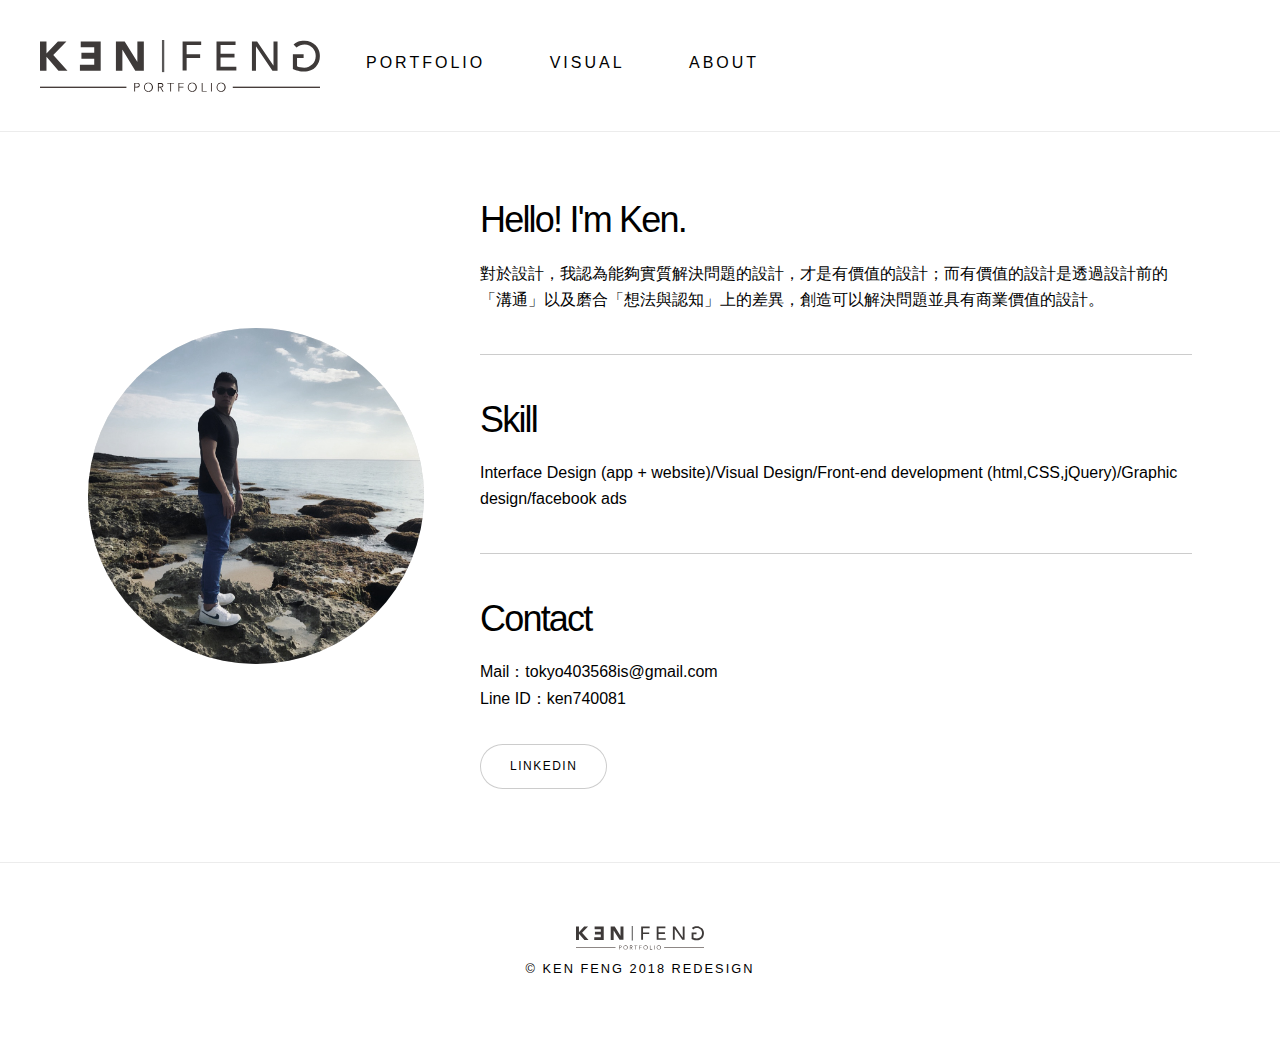
==== commit beec918b: "20200105" ====
--- a/about.html
+++ b/about.html
@@ -9,7 +9,7 @@
 		<title>Ken Feng - About</title>
 		<meta charset="utf-8" />
 		<meta name="viewport" content="width=device-width, initial-scale=1" />
-		<link rel="Shortcut Icon" type="image/x-icon" href="icon.ico" />
+		<link rel="Shortcut Icon" type="image/x-icon" href="images/icon.ico" />
 		<link rel="stylesheet" href="assets/css/main.css" />
 	</head>
 	<body>
@@ -24,6 +24,7 @@
 						</span>
 						<ul id="menu">
 							<li><a href="index.html">PORTFOLIO</a></li>
+							<li><a href="graphic.html">VISUAL</a></li>
 							<li><a href="about.html">ABOUT</a></li>
 						</ul>
 						<div id="toggle">
@@ -36,6 +37,7 @@
 					<div id="resize">
 						<ul id="menu">
 						    <li><a href="index.html">PORTFOLIO</a></li>
+						    <li><a href="graphic.html">VISUAL</a></li>
 						    <li><a href="about.html">ABOUT</a></li>
 						</ul>
 					</div>
@@ -58,7 +60,7 @@
 							   Line ID：ken740081</p>
 							<ul class="actions">
 								<li><a href="https://www.linkedin.com/in/feng-bang-wei-aabb5981" class="button">Linkedin</a></li>
-								<li><a href="images/resume.pdf" class="button">resume</a></li>
+								<!--li><a href="images/resume.pdf" class="button">resume</a></li-->
 							</ul>
 						</div>
 						<div class="image">
--- a/assets/css/main.css
+++ b/assets/css/main.css
@@ -3,7 +3,7 @@
 
 /*
 	Story by HTML5 UP
-	html5up.net | @ajlkn
+	 | @ajlkn
 	Free for personal and commercial use under the CCA 3.0 license (html5up.net/license)
 */
 
@@ -233,10 +233,15 @@
 	  opacity: 0.99;
 	}
 
-	.image.fit.rwd_img{
-		width: 50%;
-		float: left;
-		padding: 0 0.5rem;
+	.items.style3, .gallery.style1{
+	  justify-content:flex-start !important;
+	}
+
+	.bg-cover{
+		min-width: 20rem;
+        height: 350px;
+        background-size: cover;
+        background-position: center top;
 	}
 
 
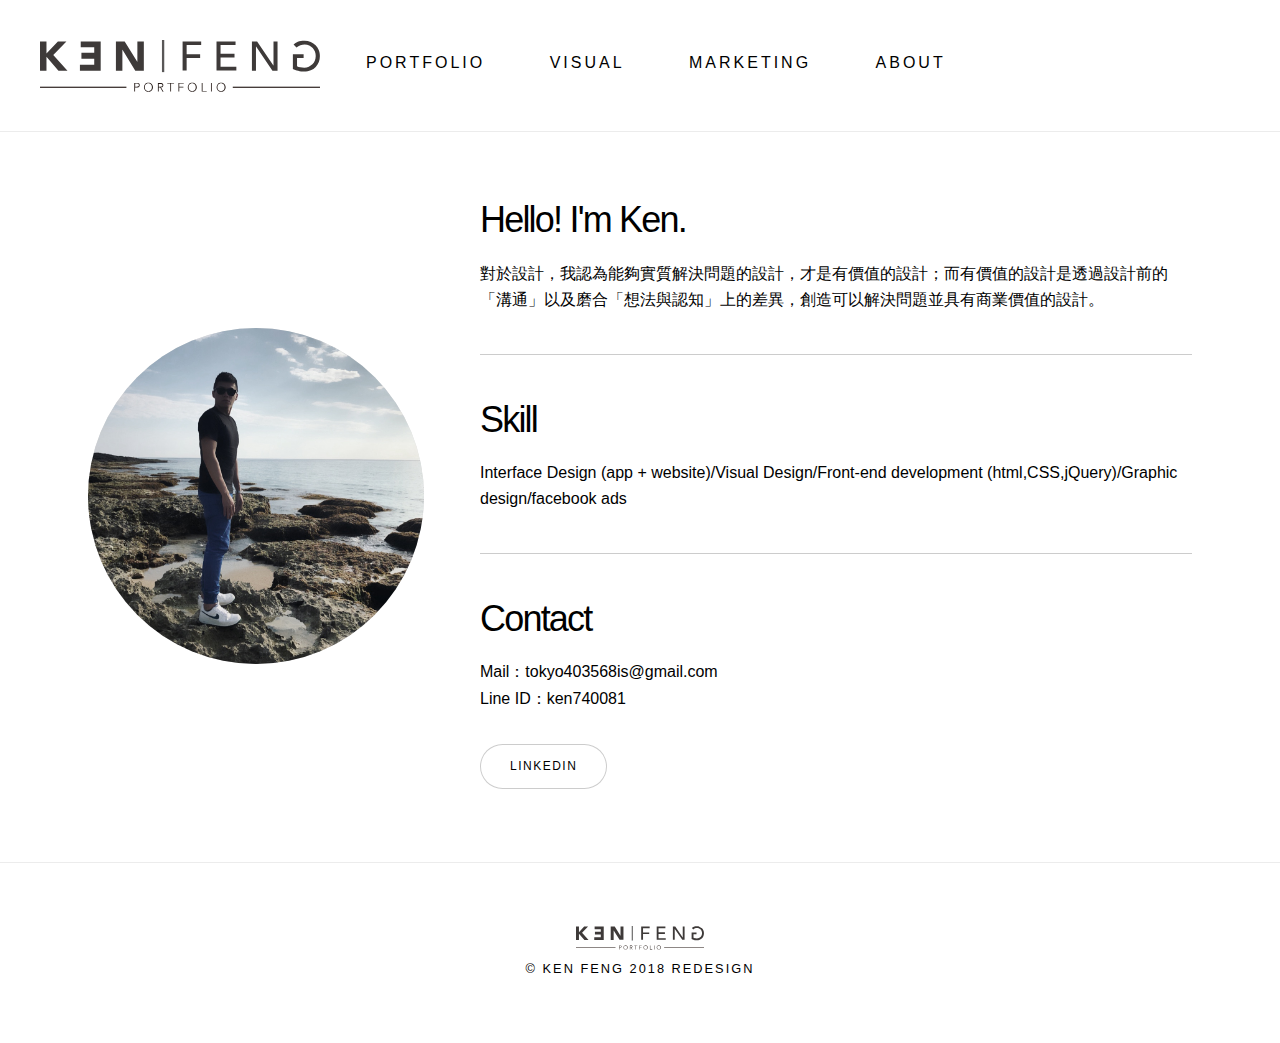
==== commit f3f22a1a: "20200105" ====
--- a/about.html
+++ b/about.html
@@ -25,6 +25,7 @@
 						<ul id="menu">
 							<li><a href="index.html">PORTFOLIO</a></li>
 							<li><a href="graphic.html">VISUAL</a></li>
+							<li><a href="fb_ads.html">MARKETING</a></li>
 							<li><a href="about.html">ABOUT</a></li>
 						</ul>
 						<div id="toggle">
@@ -38,6 +39,7 @@
 						<ul id="menu">
 						    <li><a href="index.html">PORTFOLIO</a></li>
 						    <li><a href="graphic.html">VISUAL</a></li>
+						    <li><a href="fb_ads.html">MARKETING</a></li>
 						    <li><a href="about.html">ABOUT</a></li>
 						</ul>
 					</div>
